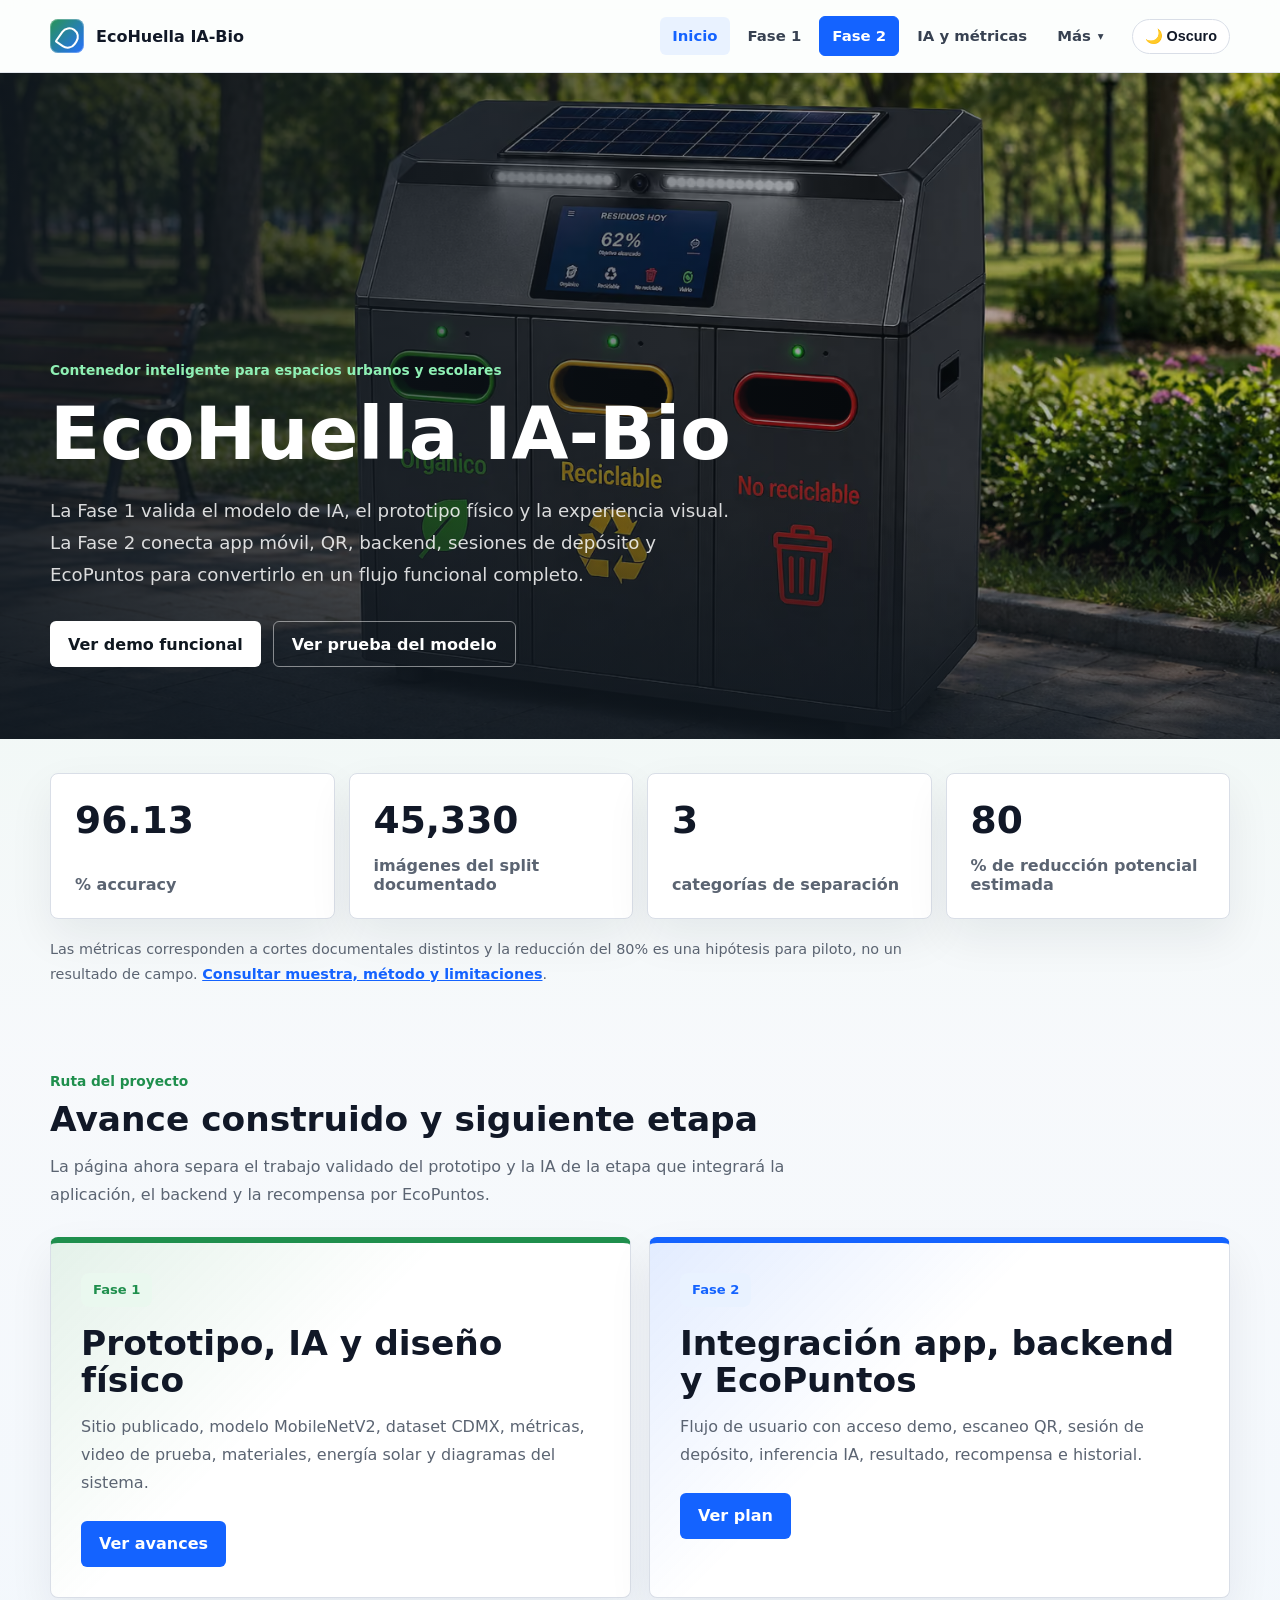
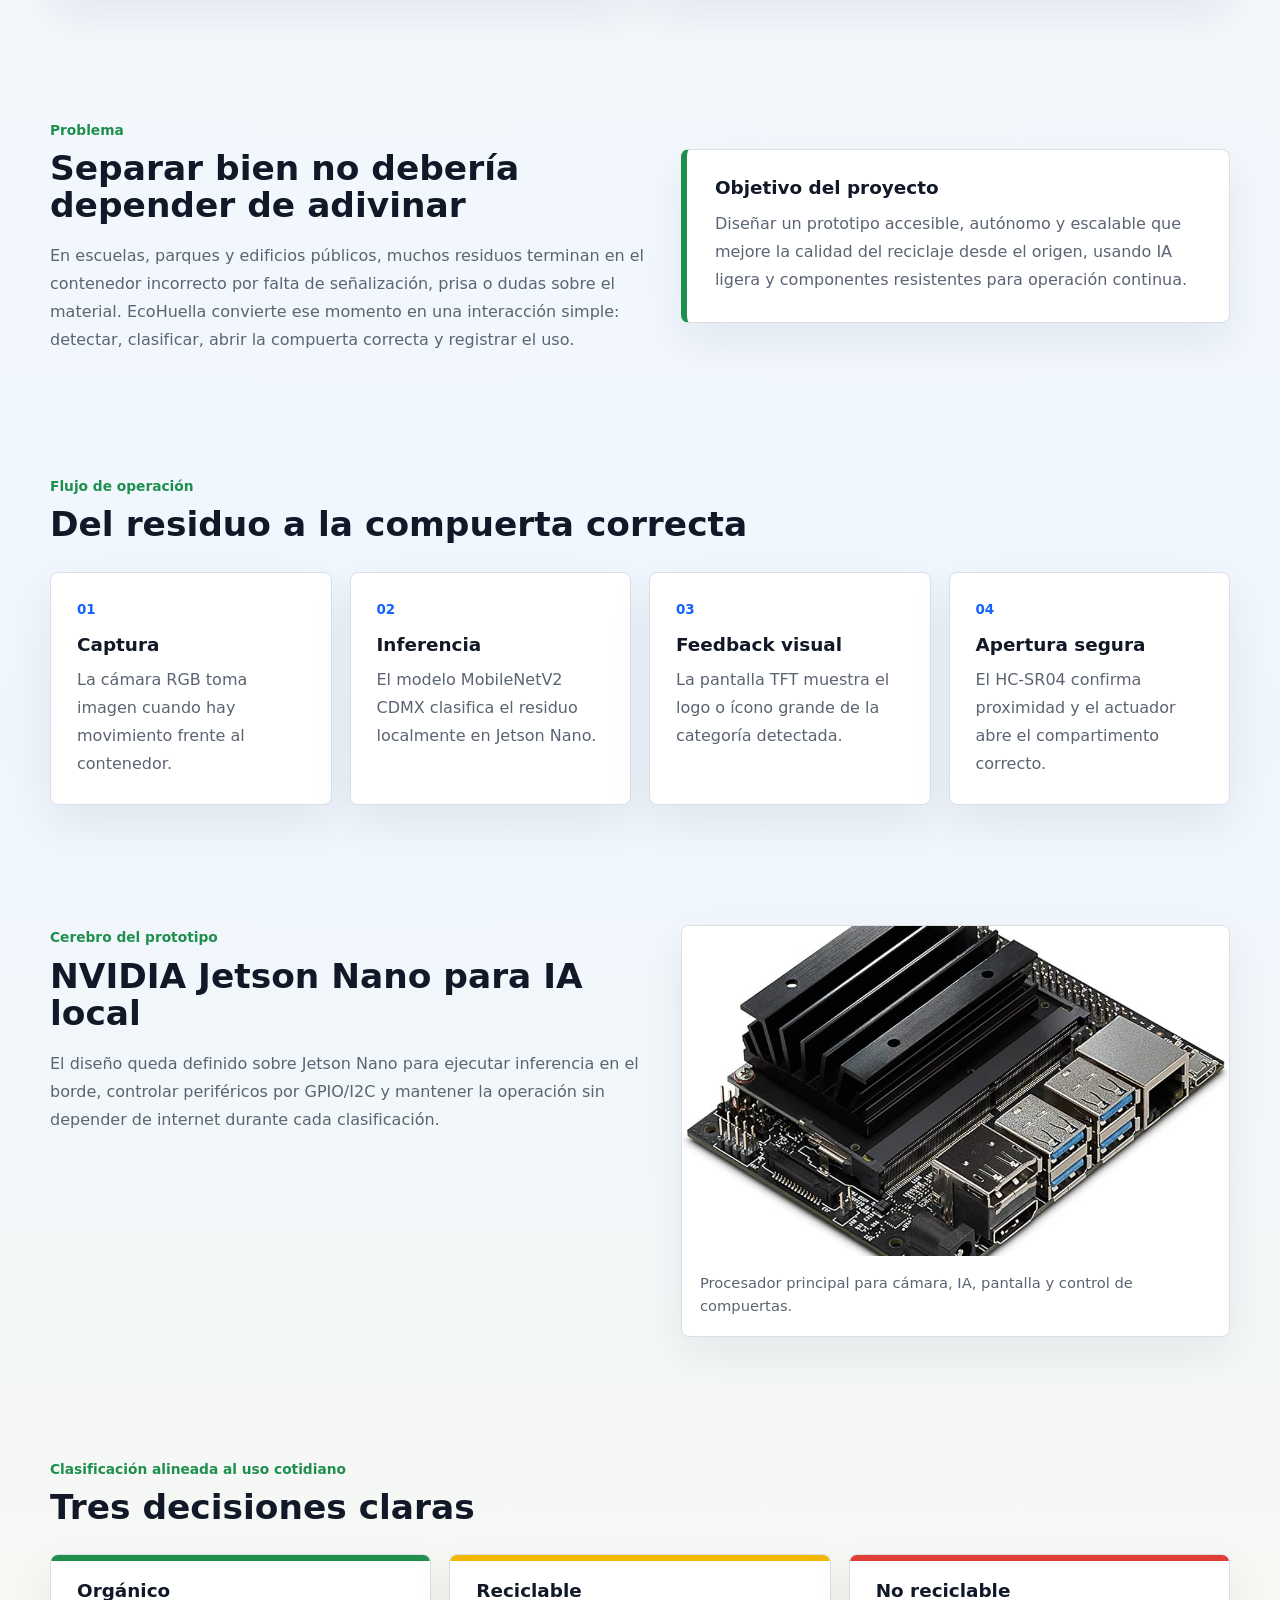
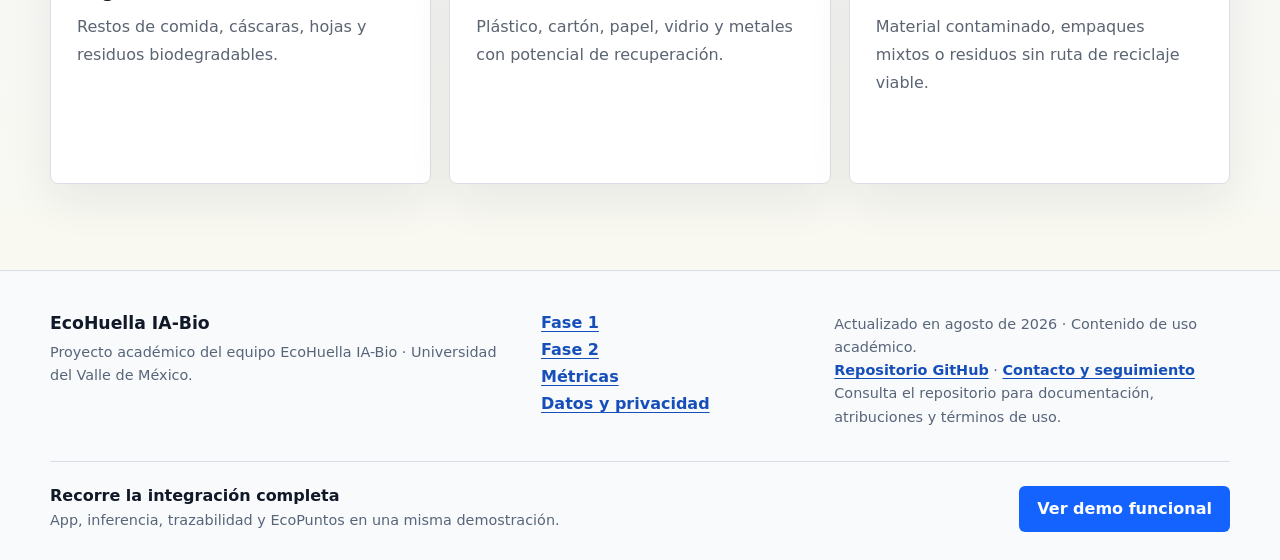
==== index.html @ c9c918f1 "Mejorar accesibilidad y rendimiento del sitio" ====
<!doctype html>
<html lang="es">
<head>
  <meta charset="utf-8">
  <meta name="viewport" content="width=device-width, initial-scale=1">
  <meta name="description" content="EcoHuella IA-Bio, contenedor inteligente para clasificar residuos con visión computacional y hardware embebido.">
  <title>EcoHuella IA-Bio | Clasificación inteligente de residuos</title>
  <link rel="stylesheet" href="styles.css">
</head>
<body>
  <header class="site-header">
    <div class="header-inner">
      <a class="brand" href="index.html" aria-label="Inicio de EcoHuella IA-Bio">
        <span class="brand-mark" aria-hidden="true"></span>
        <span>EcoHuella IA-Bio</span>
      </a>
      <button class="nav-toggle" type="button" aria-label="Abrir navegación" aria-expanded="false" aria-controls="site-navigation">
        <span></span>
        <span></span>
        <span></span>
      </button>
      <nav class="top-nav" id="site-navigation" aria-label="Navegación principal">
        <a href="index.html">Inicio</a>
        <a href="fases.html">Fase 1</a>
        <a class="nav-priority" href="fase2.html">Fase 2</a>
        <a href="ia.html">IA y métricas</a>
        <details class="nav-more">
          <summary>Más</summary>
          <div class="nav-more-menu">
            <a href="tecnico.html">Arquitectura</a>
            <a href="materiales.html">Materiales</a>
            <a href="metodologia.html">Metodología</a>
            <a href="diagramas.html">Diagramas</a>
          </div>
        </details>
        <button class="theme-toggle" type="button" aria-pressed="false">🌙 Oscuro</button>
      </nav>
    </div>
  </header>

  <main>
    <section class="hero-shell">
      <picture class="hero-media">
        <source media="(max-width: 760px)" type="image/avif" srcset="assets/eco-bote-hero-mobile.avif">
        <source media="(max-width: 760px)" type="image/webp" srcset="assets/eco-bote-hero-mobile.webp">
        <source type="image/avif" srcset="assets/eco-bote-hero-960.avif 960w, assets/eco-bote-hero-1535.avif 1535w" sizes="100vw">
        <source type="image/webp" srcset="assets/eco-bote-hero-960.webp 960w, assets/eco-bote-hero-1535.webp 1535w" sizes="100vw">
        <img class="hero-bg" src="assets/eco-bote-hero-1535.webp" alt="Contenedor inteligente EcoHuella IA-Bio instalado en un parque urbano" width="1535" height="1024" fetchpriority="high">
      </picture>
      <div class="hero-content">
        <p class="eyebrow">Contenedor inteligente para espacios urbanos y escolares</p>
        <h1>EcoHuella IA-Bio</h1>
        <p class="hero-copy">
          La Fase 1 valida el modelo de IA, el prototipo físico y la experiencia
          visual. La Fase 2 conecta app móvil, QR, backend, sesiones de depósito
          y EcoPuntos para convertirlo en un flujo funcional completo.
        </p>
        <div class="hero-actions">
          <a class="button primary" href="fase2.html#fase-2-frontend">Ver demo funcional</a>
          <a class="button secondary" href="ia.html#test-video">Ver prueba del modelo</a>
        </div>
      </div>
    </section>

    <section class="section compact">
      <div class="stats-grid">
        <article class="stat-card">
          <span class="stat-number">96.13</span>
          <span class="stat-label">% accuracy</span>
        </article>
        <article class="stat-card">
          <span class="stat-number">45,330</span>
          <span class="stat-label">imágenes del split documentado</span>
        </article>
        <article class="stat-card">
          <span class="stat-number">3</span>
          <span class="stat-label">categorías de separación</span>
        </article>
        <article class="stat-card">
          <span class="stat-number">80</span>
          <span class="stat-label">% de reducción potencial estimada</span>
        </article>
      </div>
      <p class="metrics-note">
        Las métricas corresponden a cortes documentales distintos y la reducción del 80% es una hipótesis para piloto, no un resultado de campo.
        <a href="ia.html#contexto-metricas">Consultar muestra, método y limitaciones</a>.
      </p>
    </section>

    <section class="section phase-preview">
      <div class="section-heading">
        <p class="eyebrow">Ruta del proyecto</p>
        <h2>Avance construido y siguiente etapa</h2>
        <p>
          La página ahora separa el trabajo validado del prototipo y la IA de la
          etapa que integrará la aplicación, el backend y la recompensa por EcoPuntos.
        </p>
      </div>
      <div class="phase-grid">
        <article class="phase-card current">
          <span class="phase-kicker">Fase 1</span>
          <h2>Prototipo, IA y diseño físico</h2>
          <p>
            Sitio publicado, modelo MobileNetV2, dataset CDMX, métricas, video de
            prueba, materiales, energía solar y diagramas del sistema.
          </p>
          <a class="button inline-button" href="fases.html#fase-1">Ver avances</a>
        </article>
        <article class="phase-card next">
          <span class="phase-kicker">Fase 2</span>
          <h2>Integración app, backend y EcoPuntos</h2>
          <p>
            Flujo de usuario con acceso demo, escaneo QR, sesión de depósito,
            inferencia IA, resultado, recompensa e historial.
          </p>
          <a class="button inline-button" href="fase2.html">Ver plan</a>
        </article>
      </div>
    </section>

    <section class="section two-column">
      <div>
        <p class="eyebrow">Problema</p>
        <h2>Separar bien no debería depender de adivinar</h2>
        <p>
          En escuelas, parques y edificios públicos, muchos residuos terminan en
          el contenedor incorrecto por falta de señalización, prisa o dudas sobre
          el material. EcoHuella convierte ese momento en una interacción simple:
          detectar, clasificar, abrir la compuerta correcta y registrar el uso.
        </p>
      </div>
      <div class="impact-panel">
        <h3>Objetivo del proyecto</h3>
        <p>
          Diseñar un prototipo accesible, autónomo y escalable que mejore la
          calidad del reciclaje desde el origen, usando IA ligera y componentes
          resistentes para operación continua.
        </p>
      </div>
    </section>

    <section class="section">
      <div class="section-heading">
        <p class="eyebrow">Flujo de operación</p>
        <h2>Del residuo a la compuerta correcta</h2>
      </div>
      <div class="process-grid">
        <article class="process-card">
          <span class="step-number">01</span>
          <h3>Captura</h3>
          <p>La cámara RGB toma imagen cuando hay movimiento frente al contenedor.</p>
        </article>
        <article class="process-card">
          <span class="step-number">02</span>
          <h3>Inferencia</h3>
          <p>El modelo MobileNetV2 CDMX clasifica el residuo localmente en Jetson Nano.</p>
        </article>
        <article class="process-card">
          <span class="step-number">03</span>
          <h3>Feedback visual</h3>
          <p>La pantalla TFT muestra el logo o ícono grande de la categoría detectada.</p>
        </article>
        <article class="process-card">
          <span class="step-number">04</span>
          <h3>Apertura segura</h3>
          <p>El HC-SR04 confirma proximidad y el actuador abre el compartimento correcto.</p>
        </article>
      </div>
    </section>

    <section class="section two-column visual-feature">
      <div>
        <p class="eyebrow">Cerebro del prototipo</p>
        <h2>NVIDIA Jetson Nano para IA local</h2>
        <p>
          El diseño queda definido sobre Jetson Nano para ejecutar inferencia en
          el borde, controlar periféricos por GPIO/I2C y mantener la operación
          sin depender de internet durante cada clasificación.
        </p>
      </div>
      <figure class="image-panel">
        <img src="assets/jetson-nano.jpg" alt="NVIDIA Jetson Nano usada como procesador principal del sistema" loading="lazy">
        <figcaption>Procesador principal para cámara, IA, pantalla y control de compuertas.</figcaption>
      </figure>
    </section>

    <section class="section category-band">
      <div class="section-heading">
        <p class="eyebrow">Clasificación alineada al uso cotidiano</p>
        <h2>Tres decisiones claras</h2>
      </div>
      <div class="category-grid">
        <article class="category-card organic">
          <h3>Orgánico</h3>
          <p>Restos de comida, cáscaras, hojas y residuos biodegradables.</p>
        </article>
        <article class="category-card recyclable">
          <h3>Reciclable</h3>
          <p>Plástico, cartón, papel, vidrio y metales con potencial de recuperación.</p>
        </article>
        <article class="category-card landfill">
          <h3>No reciclable</h3>
          <p>Material contaminado, empaques mixtos o residuos sin ruta de reciclaje viable.</p>
        </article>
      </div>
    </section>
  </main>

  <footer class="site-footer">
    <div class="footer-inner">
      <div class="footer-intro">
        <strong>EcoHuella IA-Bio</strong>
        <p>Proyecto académico del equipo EcoHuella IA-Bio · Universidad del Valle de México.</p>
      </div>
      <nav class="footer-links" aria-label="Enlaces del proyecto">
        <a href="fases.html">Fase 1</a>
        <a href="fase2.html">Fase 2</a>
        <a href="ia.html#contexto-metricas">Métricas</a>
        <a href="fase2.html#fase-2-datos">Datos y privacidad</a>
      </nav>
      <div class="footer-meta">
        <p>Actualizado en agosto de 2026 · Contenido de uso académico.</p>
        <p><a href="https://github.com/leoalva0109-del/EcoHuella">Repositorio GitHub</a> · <a href="https://github.com/leoalva0109-del/EcoHuella/issues">Contacto y seguimiento</a></p>
        <p>Consulta el repositorio para documentación, atribuciones y términos de uso.</p>
      </div>
    </div>
    <div class="footer-cta">
      <div><strong>Recorre la integración completa</strong><p>App, inferencia, trazabilidad y EcoPuntos en una misma demostración.</p></div>
      <a class="button footer-button" href="fase2.html#fase-2-frontend">Ver demo funcional</a>
    </div>
  </footer>

  <script src="script.js"></script>
</body>
</html>
---- styles.css ----
:root {
  --ink: #111827;
  --muted: #5b6472;
  --paper: #f4f8f5;
  --surface: #ffffff;
  --line: #d9dee7;
  --green: #1f8f4d;
  --blue: #1463ff;
  --amber: #f2b705;
  --red: #df3f36;
  --dark: #101820;
  --hero-overlay: rgba(16, 24, 32, 0.9);
}

body.dark-mode {
  --ink: #f4f7fb;
  --muted: #b7c0cc;
  --paper: #07111f;
  --surface: #101b2d;
  --line: #27364a;
  --green: #4edc87;
  --blue: #7fb8ff;
  --amber: #ffcf4d;
  --red: #ff7d74;
  --dark: #030811;
  --hero-overlay: rgba(2, 8, 20, 0.82);
}

* {
  box-sizing: border-box;
}

html {
  scroll-behavior: smooth;
}

body {
  margin: 0;
  font-family: Inter, ui-sans-serif, system-ui, -apple-system, BlinkMacSystemFont, "Segoe UI", sans-serif;
  background:
    linear-gradient(180deg, rgba(230, 246, 235, 0.9) 0%, rgba(247, 249, 252, 0.92) 28%, rgba(238, 246, 255, 0.88) 62%, rgba(255, 250, 236, 0.72) 100%),
    var(--paper);
  color: var(--ink);
  transition: background 220ms ease, color 220ms ease;
}

body.dark-mode {
  background:
    linear-gradient(180deg, rgba(5, 12, 23, 0.98) 0%, rgba(8, 16, 30, 0.96) 36%, rgba(7, 14, 28, 0.98) 100%),
    var(--paper);
}

body.nav-open {
  overflow: hidden;
}

img {
  display: block;
  max-width: 100%;
}

a {
  color: inherit;
}

:where(a, button, summary, [tabindex]):focus-visible {
  outline: 3px solid #1463ff;
  outline-offset: 3px;
}

body.dark-mode :where(a, button, summary, [tabindex]):focus-visible {
  outline-color: #ffcf4d;
}

p {
  color: var(--muted);
  font-size: 1rem;
  line-height: 1.75;
  margin: 0;
  overflow-wrap: break-word;
}

h1,
h2,
h3 {
  color: var(--ink);
  line-height: 1.08;
  margin: 0;
  letter-spacing: 0;
  overflow-wrap: break-word;
}

h1 {
  font-size: 3.5rem;
}

h2 {
  font-size: 2.15rem;
}

h3 {
  font-size: 1.15rem;
}

.site-header {
  position: sticky;
  top: 0;
  z-index: 100;
  border-bottom: 1px solid rgba(217, 222, 231, 0.78);
  background: rgba(255, 255, 255, 0.86);
  backdrop-filter: blur(18px);
}

body.dark-mode .site-header {
  background: rgba(7, 14, 28, 0.82);
  border-color: rgba(39, 54, 74, 0.95);
}

.header-inner {
  width: min(1180px, calc(100% - 40px));
  min-height: 72px;
  margin: 0 auto;
  display: flex;
  align-items: center;
  justify-content: space-between;
  gap: 24px;
}

.brand {
  display: inline-flex;
  align-items: center;
  gap: 12px;
  color: var(--ink);
  font-weight: 800;
  text-decoration: none;
  white-space: nowrap;
}

.brand-mark {
  position: relative;
  width: 34px;
  height: 34px;
  border-radius: 8px;
  background:
    linear-gradient(135deg, rgba(31, 143, 77, 0.96), rgba(20, 99, 255, 0.92));
  box-shadow: inset 0 0 0 1px rgba(255, 255, 255, 0.28);
}

.brand-mark::after {
  content: "";
  position: absolute;
  left: 9px;
  top: 8px;
  width: 15px;
  height: 18px;
  border-radius: 12px 12px 12px 2px;
  border: 2px solid #fff;
  transform: rotate(35deg);
}

.top-nav {
  display: flex;
  align-items: center;
  gap: 6px;
}

.top-nav a,
.nav-more summary {
  border-radius: 6px;
  border: 0;
  background: transparent;
  color: #374151;
  font-size: 0.93rem;
  font-weight: 650;
  padding: 10px 12px;
  font-family: inherit;
  text-decoration: none;
  transition: background 180ms ease, color 180ms ease;
  cursor: pointer;
}

.top-nav a:hover,
.top-nav a.active,
.nav-more summary:hover,
.nav-more.active summary,
.nav-more[open] summary {
  background: #e9f2ff;
  color: var(--blue);
}

body.dark-mode .top-nav a,
body.dark-mode .nav-more summary {
  color: #d7dee9;
}

body.dark-mode .top-nav a:hover,
body.dark-mode .top-nav a.active,
body.dark-mode .nav-more summary:hover,
body.dark-mode .nav-more.active summary,
body.dark-mode .nav-more[open] summary {
  background: rgba(127, 184, 255, 0.16);
  color: var(--blue);
}

.top-nav a.nav-priority {
  border: 1px solid #1463ff;
  background: #1463ff;
  color: #fff;
}

.top-nav a.nav-priority:hover,
.top-nav a.nav-priority.active,
body.dark-mode .top-nav a.nav-priority,
body.dark-mode .top-nav a.nav-priority:hover,
body.dark-mode .top-nav a.nav-priority.active {
  background: #0f52d6;
  color: #fff;
}

.nav-more {
  position: relative;
}

.nav-more summary {
  display: flex;
  align-items: center;
  gap: 7px;
  list-style: none;
  cursor: pointer;
}

.nav-more summary::-webkit-details-marker {
  display: none;
}

.nav-more summary::after {
  content: "▾";
  font-size: 0.72rem;
}

.nav-more[open] summary::after {
  transform: rotate(180deg);
}

.nav-more-menu {
  position: absolute;
  top: calc(100% + 10px);
  right: 0;
  width: 210px;
  padding: 8px;
  border: 1px solid var(--line);
  border-radius: 8px;
  background: var(--surface);
  box-shadow: 0 18px 45px rgba(17, 24, 39, 0.16);
}

.nav-more-menu a {
  display: block;
}

.theme-toggle {
  margin-left: 10px;
  border: 1px solid var(--line);
  border-radius: 999px;
  background: var(--surface);
  color: var(--ink);
  padding: 8px 12px;
  font-size: 0.9rem;
  font-weight: 700;
  cursor: pointer;
}

body.dark-mode .theme-toggle {
  background: rgba(127, 184, 255, 0.14);
  color: var(--ink);
}

.nav-toggle {
  display: none;
  width: 42px;
  height: 42px;
  border: 1px solid var(--line);
  border-radius: 8px;
  background: #fff;
  cursor: pointer;
}

.nav-toggle span {
  display: block;
  width: 18px;
  height: 2px;
  margin: 4px auto;
  background: var(--ink);
  transition: transform 180ms ease, opacity 180ms ease;
}

body.nav-open .nav-toggle span:nth-child(1) {
  transform: translateY(6px) rotate(45deg);
}

body.nav-open .nav-toggle span:nth-child(2) {
  opacity: 0;
}

body.nav-open .nav-toggle span:nth-child(3) {
  transform: translateY(-6px) rotate(-45deg);
}

.hero-shell {
  position: relative;
  min-height: 74vh;
  display: flex;
  align-items: flex-end;
  overflow: hidden;
  background: var(--dark);
}

.hero-shell::after {
  content: "";
  position: absolute;
  inset: 0;
  background:
    linear-gradient(90deg, var(--hero-overlay) 0%, rgba(16, 24, 32, 0.56) 42%, rgba(16, 24, 32, 0.12) 100%),
    linear-gradient(0deg, rgba(16, 24, 32, 0.78) 0%, rgba(16, 24, 32, 0) 38%);
}

.hero-bg {
  position: absolute;
  inset: 0;
  width: 100%;
  height: 100%;
  object-fit: cover;
}

.hero-content {
  position: relative;
  z-index: 2;
  width: min(1180px, calc(100% - 40px));
  margin: 0 auto;
  padding: 118px 0 72px;
}

.hero-content h1 {
  max-width: 760px;
  color: #fff;
  font-size: 4.6rem;
}

.hero-copy {
  max-width: 680px;
  margin-top: 22px;
  color: rgba(255, 255, 255, 0.84);
  font-size: 1.14rem;
}

.hero-actions {
  display: flex;
  flex-wrap: wrap;
  gap: 12px;
  margin-top: 30px;
}

.button {
  display: inline-flex;
  align-items: center;
  justify-content: center;
  min-height: 46px;
  border-radius: 6px;
  font-weight: 760;
  padding: 0 18px;
  text-decoration: none;
  transition: transform 180ms ease, border-color 180ms ease, background 180ms ease;
}

.button:hover {
  transform: translateY(-2px);
}

.button.primary {
  background: #fff;
  color: var(--dark);
}

.button.secondary {
  border: 1px solid rgba(255, 255, 255, 0.48);
  color: #fff;
}

.button.inline-button {
  width: fit-content;
  margin-top: 24px;
  background: var(--blue);
  color: #fff;
}

.page-hero,
.section {
  width: min(1180px, calc(100% - 40px));
  margin: 0 auto;
}

.page-hero {
  padding: 86px 0 42px;
}

.page-hero h1 {
  max-width: 840px;
  margin-top: 10px;
}

.page-hero p:last-child {
  max-width: 790px;
  margin-top: 18px;
}

.section {
  padding: 60px 0;
}

.section.compact {
  padding: 34px 0 46px;
}

.section-heading {
  max-width: 760px;
  margin-bottom: 28px;
}

.section-heading h2 {
  margin-top: 8px;
}

.section-heading h2 + p {
  margin-top: 14px;
}

.eyebrow {
  color: var(--green);
  font-size: 0.86rem;
  font-weight: 820;
}

.hero-content .eyebrow {
  color: #8ff0b5;
  margin-bottom: 12px;
}

.stats-grid {
  display: grid;
  grid-template-columns: repeat(4, 1fr);
  gap: 14px;
}

.stat-card,
.feature-card,
.process-card,
.category-card,
.metric-card,
.material-card,
.spec-card,
.checklist-panel,
.impact-panel,
.image-panel,
.component-card,
.state-card,
.phase-card,
.roadmap-card,
.flow-node,
.phase-check-grid article,
.phase-link-card,
.module-card {
  border: 1px solid var(--line);
  border-radius: 8px;
  background: var(--surface);
  box-shadow: 0 18px 45px rgba(17, 24, 39, 0.07);
}

.hero-media {
  position: absolute;
  inset: 0;
}

.stat-card {
  min-height: 146px;
  padding: 24px;
  display: flex;
  flex-direction: column;
  justify-content: space-between;
}

.stat-number {
  color: var(--ink);
  font-size: 2.35rem;
  font-weight: 850;
}

.stat-label {
  color: var(--muted);
  font-weight: 650;
}

.metrics-note {
  max-width: 920px;
  margin-top: 18px;
  font-size: 0.9rem;
}

.metrics-note a,
.metric-limitations a,
.metric-source-strip a {
  color: var(--blue);
  font-weight: 760;
}

.two-column {
  display: grid;
  grid-template-columns: minmax(0, 1.05fr) minmax(320px, 0.95fr);
  gap: 24px;
  align-items: center;
}

.two-column > * {
  min-width: 0;
}

.two-column h2 {
  margin-top: 8px;
  margin-bottom: 18px;
}

.impact-panel,
.checklist-panel,
.spec-card {
  padding: 28px;
}

.impact-panel {
  border-left: 6px solid var(--green);
}

.impact-panel h3,
.spec-card h2,
.checklist-panel h2 {
  margin-bottom: 12px;
}

.visual-feature {
  align-items: stretch;
}

.image-panel {
  margin: 0;
  overflow: hidden;
}

.image-panel img {
  width: 100%;
  height: 330px;
  object-fit: cover;
}

.image-panel figcaption {
  color: var(--muted);
  font-size: 0.92rem;
  line-height: 1.55;
  padding: 16px 18px 18px;
}

.quick-access {
  align-items: center;
}

.qr-panel,
.video-panel {
  margin: 0;
  overflow: hidden;
  border: 1px solid var(--line);
  border-radius: 8px;
  background: var(--surface);
  box-shadow: 0 18px 45px rgba(17, 24, 39, 0.07);
}

.qr-panel {
  display: grid;
  place-items: center;
  padding: 28px;
}

.qr-panel img {
  width: min(300px, 100%);
  border: 1px solid #eef1f5;
  border-radius: 8px;
  background: #fff;
}

.qr-panel figcaption,
.video-panel figcaption {
  width: 100%;
  color: var(--muted);
  font-size: 0.92rem;
  line-height: 1.55;
  padding: 16px 18px 0;
  text-align: center;
}

.video-panel video {
  width: 100%;
  aspect-ratio: 16 / 9;
  display: block;
  background: #101820;
}

.video-panel figcaption {
  padding: 16px 18px 18px;
}

.process-grid,
.category-grid,
.architecture-grid,
.materials-layout,
.split-cards,
.metric-layout,
.component-grid,
.state-grid {
  display: grid;
  gap: 18px;
}

.process-grid {
  grid-template-columns: repeat(4, 1fr);
}

.process-card,
.feature-card,
.material-card,
.metric-card,
.category-card {
  padding: 26px;
}

.card-media {
  width: 100%;
  height: 180px;
  object-fit: cover;
  border-radius: 6px;
  margin-bottom: 22px;
  border: 1px solid #eef1f5;
}

.card-media.contain-media {
  object-fit: contain;
  padding: 10px;
  background: #fff;
}

.process-card {
  min-height: 218px;
}

.step-number,
.feature-label {
  display: inline-block;
  color: var(--blue);
  font-size: 0.84rem;
  font-weight: 850;
  margin-bottom: 18px;
}

.process-card h3,
.feature-card h2,
.material-card h2,
.metric-card h3,
.category-card h3 {
  margin-bottom: 12px;
}

.category-band {
  padding-bottom: 86px;
}

.category-grid {
  grid-template-columns: repeat(3, 1fr);
}

.category-card {
  position: relative;
  min-height: 230px;
  overflow: hidden;
}

.category-card::before {
  content: "";
  position: absolute;
  inset: 0 0 auto;
  height: 6px;
}

.category-card.organic::before {
  background: var(--green);
}

.category-card.recyclable::before {
  background: var(--amber);
}

.category-card.landfill::before {
  background: var(--red);
}

.split-cards {
  grid-template-columns: repeat(2, 1fr);
}

.feature-card {
  min-height: 276px;
}

.metric-layout {
  grid-template-columns: 1.2fr 1fr 1fr;
}

.metric-card {
  min-height: 230px;
}

.metric-card.strong {
  background: var(--dark);
}

.metric-card.strong h3,
.metric-card.strong p,
.metric-card.strong .metric-value {
  color: #fff;
}

.metric-value {
  display: block;
  color: var(--blue);
  font-size: 2.8rem;
  font-weight: 860;
  margin-bottom: 18px;
}

.metric-context-grid {
  display: grid;
  grid-template-columns: repeat(4, minmax(0, 1fr));
  margin: 0;
  border-top: 1px solid var(--line);
  border-bottom: 1px solid var(--line);
}

.metric-context-grid div {
  min-width: 0;
  padding: 24px;
}

.metric-context-grid div + div {
  border-left: 1px solid var(--line);
}

.metric-context-grid dt {
  color: var(--ink);
  font-weight: 820;
  margin-bottom: 9px;
}

.metric-context-grid dd {
  color: var(--muted);
  line-height: 1.62;
  margin: 0;
}

.metric-limitations {
  margin-top: 24px;
  padding: 20px 22px;
  border-left: 5px solid var(--amber);
  background: rgba(242, 183, 5, 0.1);
}

.metric-limitations strong {
  display: block;
  margin-bottom: 6px;
}

.metric-limitations a {
  display: inline-block;
  margin-top: 8px;
}

.phase-preview {
  padding-top: 36px;
}

.phase-page-hero {
  padding-bottom: 26px;
}

.phase-tabs-shell {
  padding-top: 38px;
}

.phase-tabs {
  display: grid;
  grid-template-columns: repeat(2, minmax(0, 1fr));
  gap: 14px;
  margin-bottom: 34px;
}

.phase-tab,
.subtab-button {
  border: 1px solid var(--line);
  border-radius: 8px;
  background: var(--surface);
  color: var(--ink);
  cursor: pointer;
  font: inherit;
  text-align: left;
  transition: transform 180ms ease, border-color 180ms ease, background 180ms ease;
}

.phase-tab {
  display: block;
  text-decoration: none;
}

.phase-tab {
  min-height: 138px;
  padding: 22px;
}

.phase-tab:hover,
.subtab-button:hover,
.phase-link-card:hover {
  transform: translateY(-2px);
  border-color: var(--blue);
}

.phase-tab.active {
  border-color: var(--blue);
  background:
    linear-gradient(135deg, rgba(20, 99, 255, 0.12), rgba(255, 255, 255, 0) 46%),
    var(--surface);
}

.phase-link-tab {
  color: var(--ink);
}

.phase-tab span {
  display: inline-flex;
  align-items: center;
  min-height: 30px;
  border-radius: 8px;
  background: #e9f2ff;
  color: var(--blue);
  font-size: 0.8rem;
  font-weight: 850;
  padding: 0 10px;
  margin-bottom: 14px;
}

.phase-tab strong {
  display: block;
  margin-bottom: 8px;
  font-size: 1.28rem;
}

.phase-tab small {
  color: var(--muted);
  font-size: 0.92rem;
  line-height: 1.55;
}

.phase-panel[hidden],
.subtab-panel[hidden] {
  display: none;
}

.phase-panel {
  padding-top: 8px;
}

.phase-panel-header {
  display: flex;
  align-items: flex-end;
  justify-content: space-between;
  gap: 22px;
  margin-bottom: 28px;
}

.phase-panel-header > div {
  max-width: 780px;
}

.phase-panel-header h2 {
  margin-top: 8px;
  margin-bottom: 14px;
}

.phase-panel-header .button {
  flex: 0 0 auto;
}

.phase-menu-grid,
.module-grid {
  display: grid;
  gap: 18px;
}

.phase-menu-grid {
  grid-template-columns: repeat(5, minmax(0, 1fr));
  margin-bottom: 22px;
}

.phase-link-card,
.module-card {
  display: block;
  min-height: 202px;
  padding: 24px;
  color: inherit;
  text-decoration: none;
  transition: transform 180ms ease, border-color 180ms ease;
}

.phase-link-card span,
.module-card span {
  display: inline-flex;
  align-items: center;
  min-height: 32px;
  border-radius: 8px;
  background: #eaf8ef;
  color: var(--green);
  font-size: 0.8rem;
  font-weight: 850;
  padding: 0 10px;
  margin-bottom: 16px;
}

.phase-link-card h3,
.module-card h3 {
  margin-bottom: 10px;
}

.phase-compact-grid {
  margin-top: 18px;
}

.subtab-controls {
  display: flex;
  flex-wrap: wrap;
  gap: 8px;
  margin-bottom: 28px;
}

.subtab-button {
  min-height: 42px;
  padding: 0 14px;
  font-size: 0.92rem;
  font-weight: 760;
}

.subtab-button.active {
  border-color: var(--blue);
  background: var(--dark);
  color: #fff;
}

.subtab-panels {
  min-height: 420px;
}

.subtab-panel {
  padding-top: 4px;
}

.phase-two-workspace {
  padding-top: 34px;
}

.module-grid {
  grid-template-columns: repeat(3, minmax(0, 1fr));
}

.phase-grid {
  display: grid;
  grid-template-columns: repeat(2, minmax(0, 1fr));
  gap: 18px;
  align-items: stretch;
}

.phase-card {
  padding: 30px;
  min-height: 360px;
}

.phase-card.current {
  border-top: 6px solid var(--green);
  background:
    linear-gradient(135deg, rgba(31, 143, 77, 0.12), rgba(255, 255, 255, 0) 42%),
    var(--surface);
}

.phase-card.next {
  border-top: 6px solid var(--blue);
  background:
    linear-gradient(135deg, rgba(20, 99, 255, 0.12), rgba(255, 255, 255, 0) 42%),
    var(--surface);
}

.phase-kicker {
  display: inline-flex;
  align-items: center;
  min-height: 34px;
  border-radius: 8px;
  background: #e9f2ff;
  color: var(--blue);
  font-size: 0.82rem;
  font-weight: 850;
  padding: 0 12px;
  margin-bottom: 18px;
}

.phase-card.current .phase-kicker {
  background: #eaf8ef;
  color: var(--green);
}

.phase-card h2 {
  margin-bottom: 14px;
}

.phase-card p + .clean-list {
  margin-top: 20px;
}

.roadmap-grid,
.architecture-flow,
.phase-check-grid {
  display: grid;
  gap: 18px;
}

.roadmap-grid {
  grid-template-columns: repeat(4, minmax(0, 1fr));
}

.roadmap-card,
.flow-node,
.phase-check-grid article {
  padding: 24px;
}

.roadmap-card {
  min-height: 230px;
}

.roadmap-card span,
.flow-node span {
  display: inline-flex;
  align-items: center;
  justify-content: center;
  min-width: 46px;
  height: 34px;
  border-radius: 8px;
  background: #e9f2ff;
  color: var(--blue);
  font-size: 0.82rem;
  font-weight: 850;
  padding: 0 10px;
  margin-bottom: 16px;
}

.roadmap-card h3,
.flow-node h3,
.phase-check-grid h3 {
  margin-bottom: 10px;
}

.architecture-flow {
  grid-template-columns: repeat(4, minmax(0, 1fr));
}

.flow-node {
  min-height: 210px;
  border-left: 5px solid var(--green);
}

.phase-check-grid {
  grid-template-columns: repeat(3, minmax(0, 1fr));
}

.clean-list {
  margin: 0;
  padding: 0;
  list-style: none;
}

.clean-list li {
  position: relative;
  color: var(--muted);
  line-height: 1.65;
  padding-left: 24px;
}

.clean-list li + li {
  margin-top: 12px;
}

.clean-list li::before {
  content: "";
  position: absolute;
  left: 0;
  top: 0.65em;
  width: 8px;
  height: 8px;
  border-radius: 50%;
  background: var(--green);
}

.architecture-grid {
  grid-template-columns: repeat(3, 1fr);
}

.component-grid {
  grid-template-columns: repeat(3, 1fr);
}

.component-card {
  overflow: hidden;
}

.component-card picture {
  display: block;
}

.component-card img {
  width: 100%;
  height: 210px;
  object-fit: contain;
  padding: 18px;
  background: #fff;
  border-bottom: 1px solid var(--line);
}

body.dark-mode .component-card img,
body.dark-mode .card-media.contain-media,
body.dark-mode .qr-panel img {
  background: #0b1526;
}

body.dark-mode .phase-kicker,
body.dark-mode .roadmap-card span,
body.dark-mode .flow-node span,
body.dark-mode .phase-tab span {
  background: rgba(127, 184, 255, 0.16);
}

body.dark-mode .phase-tab.active,
body.dark-mode .phase-card.current,
body.dark-mode .phase-card.next,
body.dark-mode .timeline-item.highlight {
  background:
    linear-gradient(135deg, rgba(127, 184, 255, 0.12), rgba(16, 27, 45, 0) 44%),
    var(--surface);
}

body.dark-mode .subtab-button.active {
  background: #e9f2ff;
  color: #101820;
}

.component-card div {
  padding: 22px;
}

.component-card span,
.state-card span {
  display: inline-block;
  color: var(--blue);
  font-size: 0.78rem;
  font-weight: 850;
  margin-bottom: 10px;
}

.component-card h3,
.state-card h3 {
  margin-bottom: 10px;
}

.table-wrap {
  overflow-x: auto;
  border: 1px solid var(--line);
  border-radius: 8px;
  background: var(--surface);
  box-shadow: 0 18px 45px rgba(17, 24, 39, 0.07);
}

.spec-table {
  width: 100%;
  min-width: 850px;
  border-collapse: collapse;
}

.spec-table th,
.spec-table td {
  padding: 16px 18px;
  border-bottom: 1px solid var(--line);
  color: var(--muted);
  text-align: left;
  vertical-align: top;
}

.spec-table th {
  background: #eef6ff;
  color: var(--ink);
  font-size: 0.92rem;
}

.spec-table tr:last-child td {
  border-bottom: 0;
}

.layer-stack {
  display: grid;
  gap: 12px;
}

.workflow-grid {
  display: grid;
  grid-template-columns: repeat(5, minmax(0, 1fr));
  gap: 14px;
}

.workflow-card,
.training-shot,
.power-specs article {
  border: 1px solid var(--line);
  border-radius: 8px;
  background: var(--surface);
  box-shadow: 0 18px 45px rgba(17, 24, 39, 0.07);
}

.workflow-card {
  min-height: 236px;
  padding: 24px;
}

.workflow-card span,
.power-specs span,
.training-shot span {
  display: inline-flex;
  align-items: center;
  justify-content: center;
  min-width: 48px;
  height: 34px;
  border-radius: 8px;
  background: #e9f2ff;
  color: var(--blue);
  font-size: 0.82rem;
  font-weight: 850;
  padding: 0 10px;
  margin-bottom: 16px;
}

.workflow-card h3,
.training-shot h3 {
  margin-bottom: 10px;
}

.training-grid {
  display: grid;
  grid-template-columns: repeat(2, minmax(0, 1fr));
  gap: 18px;
}

.training-shot {
  overflow: hidden;
}

.training-shot img {
  width: 100%;
  height: 270px;
  object-fit: contain;
  background: #fff;
  border-bottom: 1px solid var(--line);
}

.training-shot div {
  padding: 22px;
}

.power-specs {
  display: grid;
  grid-template-columns: repeat(2, minmax(0, 1fr));
  gap: 12px;
  margin-top: 24px;
}

.power-specs article {
  padding: 18px;
}

.power-specs span {
  margin-bottom: 10px;
}

.power-image img {
  object-fit: contain;
  padding: 20px;
  background: #fff;
}

.layer-stack article {
  display: grid;
  grid-template-columns: 64px 1fr;
  gap: 18px;
  align-items: start;
  padding: 24px;
  border: 1px solid var(--line);
  border-radius: 8px;
  background: var(--surface);
}

.layer-stack span,
.timeline-item > span {
  width: 48px;
  height: 48px;
  border-radius: 8px;
  display: inline-flex;
  align-items: center;
  justify-content: center;
  background: #e9f2ff;
  color: var(--blue);
  font-weight: 850;
}

.layer-stack h3,
.timeline h2 {
  margin-bottom: 8px;
}

.spec-card.dark {
  background: var(--dark);
}

.spec-card.dark h2,
.spec-card.dark p {
  color: #fff;
}

.materials-layout {
  grid-template-columns: 1.15fr 0.85fr;
}

.main-material {
  grid-row: span 2;
  min-height: 360px;
  background:
    linear-gradient(135deg, rgba(31, 143, 77, 0.12), rgba(20, 99, 255, 0.08)),
    var(--surface);
}

.timeline {
  display: grid;
  gap: 16px;
}

.clean-timeline {
  grid-template-columns: repeat(3, minmax(0, 1fr));
  gap: 18px;
}

.timeline-item {
  display: grid;
  grid-template-columns: 52px 1fr;
  gap: 18px;
  align-items: start;
  min-height: 190px;
  padding: 22px;
  border: 1px solid var(--line);
  border-radius: 8px;
  background: var(--surface);
  box-shadow: 0 18px 45px rgba(17, 24, 39, 0.07);
}

.timeline-item.highlight {
  border-top: 6px solid var(--blue);
  background:
    linear-gradient(135deg, rgba(20, 99, 255, 0.12), rgba(255, 255, 255, 0) 44%),
    var(--surface);
}

.timeline-item small {
  display: inline-flex;
  align-items: center;
  min-height: 28px;
  border-radius: 8px;
  background: #eaf8ef;
  color: var(--green);
  font-size: 0.78rem;
  font-weight: 850;
  padding: 0 10px;
  margin-bottom: 12px;
}

.timeline-item.highlight small {
  background: #e9f2ff;
  color: var(--blue);
}

.timeline-item h2 {
  font-size: 1.28rem;
  line-height: 1.18;
}

.diagram-frame {
  border: 1px solid var(--line);
  border-radius: 8px;
  background: #fff;
  box-shadow: 0 18px 45px rgba(17, 24, 39, 0.07);
  overflow: hidden;
}

.diagram-figure {
  margin: 0;
}

.diagram-figure figcaption {
  color: var(--muted);
  font-size: 0.92rem;
  line-height: 1.55;
  padding: 16px 18px 18px;
  border-top: 1px solid var(--line);
}

.diagram-scroll {
  overflow: auto;
  padding: 18px;
}

.diagram-scroll img,
.diagram-image {
  width: 100%;
  max-width: 100%;
  border: 1px solid #eef1f5;
}

.diagram-image {
  height: auto;
  margin: 0 auto;
  background: #fff;
}

.diagram-image.tall {
  max-height: none;
  object-fit: contain;
}

.tall-diagram {
  display: flex;
  justify-content: center;
  max-height: 760px;
}

.zoomable {
  cursor: zoom-in;
  transition: transform 180ms ease, width 180ms ease;
}

.zoomable.active {
  width: 1800px;
  max-width: none;
  cursor: zoom-out;
}

.code-block {
  overflow-x: auto;
  margin: 0;
  padding: 24px;
  border: 1px solid var(--line);
  border-radius: 8px;
  background: #101820;
  color: #e9f2ff;
  font-family: "Cascadia Code", "Consolas", monospace;
  font-size: 0.94rem;
  line-height: 1.7;
  box-shadow: 0 18px 45px rgba(17, 24, 39, 0.1);
}

.compact-code {
  font-size: 0.88rem;
}

.state-grid {
  grid-template-columns: repeat(4, 1fr);
}

.state-card {
  min-height: 180px;
  padding: 24px;
}

.source-note {
  padding-top: 20px;
}

.source-note h2 {
  font-size: 1.15rem;
  margin-bottom: 10px;
}

.source-note a {
  color: var(--blue);
  font-weight: 750;
}

.site-footer {
  border-top: 1px solid var(--line);
  background: #f8fafc;
  color: #263244;
  padding: 42px 20px 28px;
}

.site-footer p {
  color: #586579;
  font-size: 0.9rem;
  line-height: 1.6;
}

.footer-inner,
.footer-cta {
  width: min(1180px, 100%);
  margin: 0 auto;
}

.footer-inner {
  display: grid;
  grid-template-columns: minmax(260px, 1.15fr) minmax(170px, 0.65fr) minmax(320px, 1fr);
  gap: 36px;
  align-items: start;
}

.footer-intro strong {
  display: block;
  color: #111827;
  font-size: 1.08rem;
  margin-bottom: 8px;
}

.footer-links {
  display: grid;
  gap: 8px;
}

.footer-links a,
.footer-meta a {
  color: #164fba;
  font-weight: 720;
  text-underline-offset: 3px;
}

.footer-cta {
  display: flex;
  align-items: center;
  justify-content: space-between;
  gap: 24px;
  margin-top: 32px;
  padding-top: 24px;
  border-top: 1px solid #d7dee8;
}

.footer-cta strong {
  color: #111827;
}

.footer-cta p {
  margin-top: 4px;
}

.button.footer-button {
  flex: 0 0 auto;
  background: #1463ff;
  color: #fff;
}

body.dark-mode .site-footer {
  border-color: #314159;
  background: #08111f;
  color: #f4f7fb;
}

body.dark-mode .site-footer p {
  color: #cbd5e1;
}

body.dark-mode .footer-intro strong,
body.dark-mode .footer-cta strong {
  color: #f8fafc;
}

body.dark-mode .footer-links a,
body.dark-mode .footer-meta a {
  color: #9ec5ff;
}

body.dark-mode .footer-cta {
  border-color: #314159;
}

@media (max-width: 1024px) {
  .header-inner,
  .phase-two-page .header-inner {
    width: calc(100vw - 32px);
    max-width: calc(100vw - 32px);
  }

  .nav-toggle {
    display: block;
  }

  body.dark-mode .nav-toggle {
    background: #101b2d;
  }

  .top-nav {
    position: fixed;
    z-index: 110;
    left: 16px;
    right: 16px;
    top: 78px;
    display: none;
    max-height: calc(100vh - 94px);
    overflow-y: auto;
    flex-direction: column;
    align-items: stretch;
    padding: 12px;
    border: 1px solid var(--line);
    border-radius: 8px;
    background: #fff;
    box-shadow: 0 18px 45px rgba(17, 24, 39, 0.2);
  }

  body.dark-mode .top-nav {
    background: #101b2d;
  }

  body.nav-open .top-nav {
    display: flex;
  }

  .top-nav > a,
  .nav-more summary {
    padding: 13px 14px;
  }

  .nav-more-menu {
    position: static;
    width: 100%;
    margin-top: 4px;
    padding: 4px 8px 8px 18px;
    border: 0;
    border-left: 2px solid var(--line);
    border-radius: 0;
    box-shadow: none;
  }

  .theme-toggle {
    width: 100%;
    min-height: 44px;
    margin: 4px 0 0;
  }
}

@media (max-width: 980px) {
  h1 {
    font-size: 2.8rem;
  }

  h2 {
    font-size: 1.85rem;
  }

  .hero-content h1 {
    font-size: 3.3rem;
  }

  .stats-grid,
  .process-grid,
  .architecture-grid,
  .component-grid,
  .workflow-grid,
  .training-grid,
  .power-specs,
  .state-grid,
  .roadmap-grid,
  .architecture-flow,
  .phase-check-grid,
  .clean-timeline,
  .phase-menu-grid,
  .module-grid {
    grid-template-columns: repeat(2, 1fr);
  }

  .two-column,
  .split-cards,
  .metric-layout,
  .materials-layout,
  .phase-grid {
    grid-template-columns: 1fr;
  }

  .main-material {
    grid-row: auto;
  }

  .metric-context-grid {
    grid-template-columns: repeat(2, minmax(0, 1fr));
  }

  .metric-context-grid div:nth-child(3) {
    border-left: 0;
  }

  .metric-context-grid div:nth-child(n + 3) {
    border-top: 1px solid var(--line);
  }
}

@media (max-width: 760px) {
  html,
  body {
    max-width: 100%;
    overflow-x: hidden;
  }

  h1 {
    font-size: 2rem;
  }

  .header-inner {
    width: calc(100vw - 28px);
    max-width: calc(100vw - 28px);
  }

  .hero-shell {
    min-height: 640px;
  }

  .hero-shell::after {
    background: linear-gradient(0deg, rgba(3, 8, 17, 0.97) 0%, rgba(3, 8, 17, 0.84) 52%, rgba(3, 8, 17, 0.18) 100%);
  }

  .hero-bg {
    object-position: center 42%;
  }

  .hero-content {
    width: min(360px, calc(100% - 28px));
    margin-left: 14px;
    margin-right: auto;
    padding: 220px 0 38px;
  }

  .hero-content h1 {
    font-size: 2.35rem;
  }

  .hero-copy {
    font-size: 1rem;
  }

  .hero-content .eyebrow {
    max-width: 310px;
    line-height: 1.45;
  }

  .hero-actions {
    flex-direction: column;
    align-items: stretch;
  }

  .button {
    width: 100%;
  }

  .page-hero,
  .section {
    width: calc(100vw - 28px);
    max-width: calc(100vw - 28px);
  }

  .page-hero {
    padding-top: 54px;
  }

  .stats-grid,
  .process-grid,
  .category-grid,
  .architecture-grid,
  .component-grid,
  .workflow-grid,
  .training-grid,
  .power-specs,
  .state-grid,
  .roadmap-grid,
  .architecture-flow,
  .phase-check-grid,
  .clean-timeline,
  .phase-tabs,
  .phase-menu-grid,
  .module-grid {
    grid-template-columns: 1fr;
  }

  .stat-card,
  .process-card,
  .feature-card,
  .material-card,
  .metric-card,
  .category-card,
  .phase-card,
  .roadmap-card,
  .flow-node,
  .timeline-item,
  .phase-link-card,
  .module-card {
    min-height: auto;
  }

  .phase-panel-header {
    align-items: stretch;
    flex-direction: column;
  }

  .subtab-controls {
    display: grid;
    grid-template-columns: repeat(2, minmax(0, 1fr));
  }

  .subtab-button {
    text-align: center;
  }

  .metric-context-grid {
    grid-template-columns: 1fr;
  }

  .metric-context-grid div + div,
  .metric-context-grid div:nth-child(3) {
    border-left: 0;
    border-top: 1px solid var(--line);
  }

  .footer-inner {
    grid-template-columns: 1fr;
    gap: 24px;
  }

  .footer-cta {
    align-items: stretch;
    flex-direction: column;
  }

  .layer-stack article,
  .timeline-item {
    grid-template-columns: 1fr;
  }

  .workflow-card {
    min-height: auto;
  }

  .training-shot img {
    height: 220px;
  }

  .zoomable.active {
    width: 1120px;
  }
}

@media (max-width: 430px) {
  h1,
  .hero-content h1 {
    font-size: 2rem;
  }

  h2 {
    font-size: 1.55rem;
  }

  .brand span:last-child {
    max-width: 190px;
    overflow: hidden;
    text-overflow: ellipsis;
  }
}

@media (max-width: 520px) {
  .header-inner,
  .page-hero,
  .section {
    width: min(340px, calc(100vw - 28px));
    max-width: 340px;
    margin-left: 14px;
    margin-right: auto;
  }

  .hero-content {
    width: min(340px, calc(100vw - 28px));
  }
}

/* Fase 2: integracion funcional y evidencia */
.phase-two-page .header-inner {
  width: min(1360px, calc(100% - 32px));
}

.phase-two-hero {
  padding-bottom: 20px;
}

.phase-two-hero > p:not(.eyebrow) {
  max-width: 850px;
  font-size: 1.08rem;
}

.phase-two-tabs-shell {
  position: sticky;
  top: 72px;
  z-index: 80;
  border-top: 1px solid var(--line);
  border-bottom: 1px solid var(--line);
  background: rgba(244, 248, 245, 0.94);
  backdrop-filter: blur(14px);
}

body.dark-mode .phase-two-tabs-shell {
  background: rgba(7, 17, 31, 0.95);
}

.phase-two-tabs {
  width: min(1180px, calc(100% - 40px));
  margin: 0 auto;
  padding: 10px 0;
  display: flex;
  gap: 8px;
  overflow-x: auto;
  overscroll-behavior-inline: contain;
  scrollbar-width: thin;
}

.phase-two-tabs .nav-tab-button {
  flex: 1 0 112px;
  min-height: 42px;
  border: 1px solid var(--line);
  border-radius: 6px;
  background: var(--surface);
  color: var(--ink);
  font: inherit;
  font-size: 0.9rem;
  font-weight: 760;
  cursor: pointer;
}

.phase-two-tabs .nav-tab-button:hover {
  border-color: var(--blue);
  color: var(--blue);
}

.phase-two-tabs .nav-tab-button.active {
  border-color: var(--blue);
  background: var(--blue);
  color: #07111f;
}

body:not(.dark-mode) .phase-two-tabs .nav-tab-button.active {
  color: #fff;
}

.subtab-panel {
  scroll-margin-top: 150px;
}

.phase-two-facts,
.model-metrics {
  display: grid;
  margin: 34px 0 0;
  padding: 0;
}

.phase-two-facts {
  grid-template-columns: repeat(4, minmax(0, 1fr));
  border-top: 1px solid var(--line);
  border-bottom: 1px solid var(--line);
}

.phase-two-facts div {
  min-height: 104px;
  padding: 22px 24px;
}

.phase-two-facts div + div {
  border-left: 1px solid var(--line);
}

.phase-two-facts dt,
.phase-two-facts dd,
.model-metrics dt,
.model-metrics dd {
  margin: 0;
}

.phase-two-facts dt {
  color: var(--green);
  font-size: 2rem;
  font-weight: 900;
  line-height: 1;
}

.phase-two-facts dd {
  color: var(--muted);
  font-size: 0.88rem;
  font-weight: 700;
  line-height: 1.4;
  margin-top: 8px;
}

.metric-source-strip {
  display: grid;
  grid-template-columns: repeat(3, minmax(0, 1fr)) minmax(210px, auto);
  align-items: center;
  margin: 22px 0 12px;
  border-top: 1px solid var(--line);
  border-bottom: 1px solid var(--line);
}

.metric-source-strip > * {
  min-width: 0;
  padding: 16px 18px;
}

.metric-source-strip > * + * {
  border-left: 1px solid var(--line);
}

.metric-source-strip strong,
.metric-source-strip span {
  display: block;
}

.metric-source-strip strong {
  color: var(--ink);
  margin-bottom: 4px;
}

.metric-source-strip span {
  color: var(--muted);
  font-size: 0.82rem;
}

.metric-source-strip a {
  line-height: 1.45;
}

.metric-caveat {
  margin-bottom: 28px;
  padding: 14px 18px;
  border-left: 4px solid var(--amber);
  background: rgba(242, 183, 5, 0.1);
  font-size: 0.9rem;
}

.phase-two-heading {
  max-width: 900px;
  margin-bottom: 30px;
}

.phase-two-heading h2 {
  margin-bottom: 14px;
}

.phase-two-callout {
  display: grid;
  grid-template-columns: 180px minmax(0, 1fr);
  align-items: center;
  gap: 24px;
  margin: 0 0 30px;
  padding: 18px 22px;
  border-left: 5px solid var(--green);
  background: rgba(31, 143, 77, 0.08);
}

.phase-two-callout strong {
  color: var(--ink);
  font-size: 1rem;
}

.journey-grid {
  margin-bottom: 36px;
}

.phase-two-page .roadmap-card {
  min-height: 218px;
  border-top: 4px solid var(--blue);
}

.phase-two-page .roadmap-card:nth-child(3n + 1) {
  border-top-color: var(--green);
}

.phase-two-page .roadmap-card:nth-child(3n) {
  border-top-color: var(--amber);
}

.evidence-grid {
  display: grid;
  gap: 22px;
  margin-top: 36px;
}

.evidence-grid-wide {
  grid-template-columns: repeat(2, minmax(0, 1fr));
}

.evidence-grid-three {
  grid-template-columns: repeat(3, minmax(0, 1fr));
}

.evidence-figure {
  margin: 0;
  overflow: hidden;
  border: 1px solid var(--line);
  border-radius: 8px;
  background: var(--surface);
  box-shadow: 0 16px 36px rgba(17, 24, 39, 0.07);
}

.evidence-figure > button,
.phone-shot > button {
  display: block;
  width: 100%;
  border: 0;
  background: #f2f6f4;
  padding: 0;
  cursor: zoom-in;
  font: inherit;
}

.evidence-figure > button:focus-visible,
.phone-shot > button:focus-visible {
  outline: 3px solid var(--blue);
  outline-offset: -3px;
}

.evidence-figure img {
  width: 100%;
  height: 350px;
  object-fit: contain;
  background: #fff;
  transition: transform 180ms ease;
}

.evidence-figure button:hover img,
.phone-shot button:hover img {
  transform: scale(1.015);
}

.evidence-figure figcaption {
  min-height: 100px;
  padding: 18px 20px 20px;
  color: var(--muted);
  font-size: 0.92rem;
  line-height: 1.6;
}

.evidence-figure figcaption strong {
  color: var(--ink);
}

.evidence-feature {
  margin: 0 0 34px;
}

.evidence-feature img {
  height: auto;
  aspect-ratio: 16 / 9;
}

.portrait-document img {
  height: 520px;
}

.interface-list {
  border-top: 1px solid var(--line);
}

.interface-list article {
  display: grid;
  grid-template-columns: 52px minmax(0, 1fr) minmax(120px, auto);
  align-items: center;
  gap: 18px;
  min-height: 104px;
  border-bottom: 1px solid var(--line);
  padding: 16px 4px;
}

.interface-list article > span {
  display: grid;
  place-items: center;
  width: 42px;
  height: 42px;
  border-radius: 50%;
  background: var(--dark);
  color: #fff;
  font-size: 0.78rem;
  font-weight: 850;
}

.interface-list h3 {
  margin-bottom: 6px;
}

.interface-list p {
  font-size: 0.92rem;
}

.interface-list code {
  color: var(--blue);
  font-size: 0.88rem;
  font-weight: 750;
  overflow-wrap: anywhere;
}

.state-comparison,
.scope-split {
  display: grid;
  grid-template-columns: repeat(2, minmax(0, 1fr));
  gap: 1px;
  margin-top: 34px;
  background: var(--line);
  border: 1px solid var(--line);
}

.state-comparison article,
.scope-split section {
  min-height: 220px;
  padding: 28px;
  background: var(--surface);
}

.state-comparison span,
.mini-label {
  display: block;
  color: var(--green);
  font-size: 0.76rem;
  font-weight: 850;
  letter-spacing: 0;
  margin: 0 0 14px;
  text-transform: uppercase;
}

.state-comparison .state-retry span {
  color: var(--amber);
}

.state-comparison h3,
.scope-split h3 {
  margin-bottom: 12px;
}

.frontend-overview {
  display: grid;
  grid-template-columns: repeat(3, minmax(0, 1fr));
  gap: 0;
  margin-bottom: 34px;
  border-top: 1px solid var(--line);
  border-bottom: 1px solid var(--line);
}

.frontend-overview section {
  min-height: 310px;
  padding: 26px 28px;
}

.frontend-overview section + section {
  border-left: 1px solid var(--line);
}

.frontend-overview h3 {
  margin-bottom: 18px;
}

.frontend-overview .clean-list li {
  font-size: 0.92rem;
}

.frontend-docs {
  align-items: stretch;
}

.text-evidence-panel {
  min-height: 620px;
  padding: 30px;
  border: 1px solid var(--line);
  border-radius: 8px;
  background: var(--surface);
  box-shadow: 0 16px 36px rgba(17, 24, 39, 0.07);
}

.text-evidence-panel > h3 {
  max-width: 520px;
  font-size: 1.45rem;
  margin-bottom: 14px;
}

.panel-intro {
  font-size: 0.94rem;
  line-height: 1.65;
}

.architecture-map {
  margin-top: 26px;
  border-top: 1px solid var(--line);
}

.architecture-row {
  display: grid;
  grid-template-columns: 92px minmax(0, 1fr);
  gap: 18px;
  align-items: center;
  min-height: 92px;
  border-bottom: 1px solid var(--line);
}

.architecture-row > span {
  color: var(--blue);
  font-family: ui-monospace, SFMono-Regular, Consolas, "Liberation Mono", monospace;
  font-size: 0.82rem;
  font-weight: 850;
}

.architecture-row strong {
  display: block;
  color: var(--ink);
  font-size: 0.94rem;
  margin-bottom: 7px;
}

.architecture-row code {
  display: block;
  color: var(--muted);
  font-size: 0.78rem;
  line-height: 1.55;
  overflow-wrap: anywhere;
  white-space: normal;
}

.panel-footnote {
  margin-top: 22px;
  padding-top: 18px;
  border-top: 1px solid var(--line);
  font-size: 0.84rem;
  line-height: 1.6;
}

.criteria-panel {
  border-top: 5px solid var(--green);
}

.criteria-metrics {
  display: grid;
  grid-template-columns: repeat(3, minmax(0, 1fr));
  gap: 1px;
  margin: 26px 0 24px;
  border: 1px solid var(--line);
  background: var(--line);
}

.criteria-metrics div {
  min-height: 128px;
  padding: 18px 12px;
  background: var(--surface);
}

.criteria-metrics strong {
  display: block;
  color: var(--green);
  font-size: 1.45rem;
  margin-bottom: 10px;
}

.criteria-metrics div:nth-child(2) strong {
  color: var(--blue);
}

.criteria-metrics div:nth-child(3) strong {
  color: var(--amber);
}

.criteria-metrics span {
  color: var(--muted);
  font-size: 0.75rem;
  line-height: 1.4;
}

.criteria-list {
  margin: 0;
  padding: 0;
  list-style: none;
}

.criteria-list li {
  position: relative;
  min-height: 48px;
  border-bottom: 1px solid var(--line);
  color: var(--muted);
  font-size: 0.86rem;
  line-height: 1.5;
  padding: 11px 0 11px 24px;
}

.criteria-list li::before {
  content: "";
  position: absolute;
  left: 2px;
  top: 18px;
  width: 8px;
  height: 8px;
  border-radius: 50%;
  background: var(--green);
}

.gallery-heading {
  margin-top: 58px;
}

.phone-gallery {
  display: grid;
  grid-template-columns: repeat(4, minmax(0, 1fr));
  gap: 20px;
}

.phone-shot {
  margin: 0;
  overflow: hidden;
  border: 1px solid var(--line);
  border-radius: 8px;
  background: var(--surface);
  box-shadow: 0 14px 34px rgba(17, 24, 39, 0.08);
}

.phone-shot img {
  width: 100%;
  aspect-ratio: 9 / 18.7;
  object-fit: cover;
  object-position: top;
  background: #f2f6f4;
  transition: transform 180ms ease;
}

.phone-shot figcaption {
  min-height: 152px;
  padding: 18px;
}

.phone-shot figcaption span {
  display: inline-grid;
  place-items: center;
  width: 30px;
  height: 30px;
  margin-bottom: 12px;
  border-radius: 50%;
  background: #eaf8ef;
  color: var(--green);
  font-size: 0.72rem;
  font-weight: 850;
}

.phone-shot figcaption strong {
  display: block;
  color: var(--ink);
  margin-bottom: 8px;
}

.phone-shot figcaption p {
  font-size: 0.88rem;
  line-height: 1.55;
}

.runtime-flow {
  display: grid;
  grid-template-columns: minmax(0, 1fr) 38px minmax(0, 1fr) 38px minmax(0, 1fr) 38px minmax(0, 1fr);
  align-items: center;
  gap: 8px;
  margin: 0 0 36px;
}

.runtime-flow article {
  min-height: 192px;
  padding: 24px;
  border: 1px solid var(--line);
  border-top: 5px solid var(--green);
  border-radius: 8px;
  background: var(--surface);
}

.runtime-flow article:nth-of-type(2) {
  border-top-color: var(--blue);
}

.runtime-flow article:nth-of-type(3) {
  border-top-color: var(--amber);
}

.runtime-flow article:nth-of-type(4) {
  border-top-color: var(--red);
}

.runtime-flow article span {
  display: block;
  color: var(--muted);
  font-size: 0.74rem;
  font-weight: 850;
  margin-bottom: 12px;
  text-transform: uppercase;
}

.runtime-flow article h3 {
  margin-bottom: 10px;
}

.runtime-flow article p {
  font-size: 0.9rem;
  line-height: 1.55;
}

.runtime-flow i {
  color: var(--blue);
  font-size: 1.6rem;
  font-style: normal;
  text-align: center;
}

.backend-contracts {
  margin-bottom: 34px;
}

.backend-score {
  display: grid;
  grid-template-columns: repeat(3, minmax(0, 1fr));
  margin: 36px 0;
  border-top: 1px solid var(--line);
  border-bottom: 1px solid var(--line);
}

.backend-score div {
  min-height: 132px;
  padding: 26px;
}

.backend-score div + div {
  border-left: 1px solid var(--line);
}

.backend-score strong {
  display: block;
  color: var(--blue);
  font-size: 2.1rem;
  margin-bottom: 8px;
}

.backend-score span {
  color: var(--ink);
  font-weight: 750;
}

.backend-score > p {
  grid-column: 1 / -1;
  border-top: 1px solid var(--line);
  padding: 14px 26px;
  font-size: 0.86rem;
}

.model-metrics {
  grid-template-columns: repeat(4, minmax(0, 1fr));
  gap: 1px;
  margin-bottom: 34px;
  background: var(--line);
  border: 1px solid var(--line);
}

.model-metrics div {
  min-height: 140px;
  padding: 26px;
  background: var(--surface);
}

.model-metrics dt {
  color: var(--green);
  font-size: 2rem;
  font-weight: 900;
}

.model-metrics dd {
  color: var(--muted);
  font-size: 0.88rem;
  font-weight: 700;
  margin-top: 10px;
}

.scope-split {
  margin: 0 0 34px;
}

.data-chain {
  display: grid;
  grid-template-columns: repeat(4, minmax(0, 1fr));
  border-top: 1px solid var(--line);
  border-bottom: 1px solid var(--line);
  margin-bottom: 34px;
}

.data-chain > div {
  min-height: 210px;
  padding: 26px;
}

.data-chain > div + div {
  border-left: 1px solid var(--line);
}

.data-chain span {
  display: block;
  color: var(--blue);
  font-size: 0.76rem;
  font-weight: 850;
  margin-bottom: 16px;
}

.data-chain strong {
  display: block;
  color: var(--ink);
  overflow-wrap: anywhere;
  margin-bottom: 12px;
}

.data-chain p {
  font-size: 0.9rem;
  line-height: 1.55;
}

.data-principles {
  display: grid;
  grid-template-columns: repeat(4, minmax(0, 1fr));
  gap: 18px;
}

.data-principles article {
  min-height: 176px;
  padding: 22px;
  border-left: 4px solid var(--green);
  background: rgba(31, 143, 77, 0.07);
}

.data-principles article:nth-child(even) {
  border-left-color: var(--blue);
  background: rgba(20, 99, 255, 0.06);
}

.data-principles h3 {
  margin-bottom: 10px;
}

.test-bands {
  display: grid;
  grid-template-columns: repeat(3, minmax(0, 1fr));
  gap: 18px;
  margin-bottom: 34px;
}

.test-bands section {
  min-height: 210px;
  padding: 26px;
  border: 1px solid var(--line);
  border-radius: 8px;
  background: var(--surface);
}

.test-bands span {
  display: block;
  color: var(--green);
  font-size: 0.76rem;
  font-weight: 850;
  margin-bottom: 16px;
  text-transform: uppercase;
}

.test-bands section:nth-child(2) span {
  color: var(--amber);
}

.test-bands section:nth-child(3) span {
  color: var(--blue);
}

.test-bands h3 {
  margin-bottom: 12px;
}

.validation-note {
  margin-top: 34px;
}

.image-lightbox {
  width: min(1180px, calc(100vw - 36px));
  max-width: 1180px;
  max-height: calc(100vh - 36px);
  padding: 48px 18px 18px;
  border: 1px solid rgba(255, 255, 255, 0.16);
  border-radius: 8px;
  background: #07111f;
  color: #fff;
  overflow: auto;
}

.image-lightbox::backdrop {
  background: rgba(3, 8, 17, 0.88);
}

.image-lightbox img {
  width: 100%;
  max-height: calc(100vh - 150px);
  object-fit: contain;
  background: #fff;
}

.image-lightbox p {
  color: #dce5ef;
  padding: 14px 4px 0;
  font-size: 0.92rem;
  text-align: center;
}

.lightbox-close {
  position: absolute;
  top: 10px;
  right: 12px;
  display: grid;
  place-items: center;
  width: 34px;
  height: 34px;
  border: 1px solid rgba(255, 255, 255, 0.25);
  border-radius: 50%;
  background: transparent;
  color: #fff;
  font-size: 1.35rem;
  cursor: pointer;
}

.phase-two-page.dark-mode .evidence-figure > button,
.phase-two-page.dark-mode .phone-shot > button,
.phase-two-page.dark-mode .phone-shot img {
  background: #0a1423;
}

.phase-two-page.dark-mode .phase-two-callout,
.phase-two-page.dark-mode .data-principles article {
  background: rgba(78, 220, 135, 0.08);
}

.phase-two-page.dark-mode .data-principles article:nth-child(even) {
  background: rgba(127, 184, 255, 0.08);
}

@media (max-width: 1100px) and (min-width: 761px) {
  .phone-gallery {
    grid-template-columns: repeat(3, minmax(0, 1fr));
  }
}

@media (max-width: 980px) {
  .phase-two-facts,
  .model-metrics,
  .frontend-overview,
  .data-chain,
  .data-principles {
    grid-template-columns: repeat(2, minmax(0, 1fr));
  }

  .phase-two-facts div:nth-child(3),
  .model-metrics div:nth-child(3),
  .frontend-overview section:nth-child(3),
  .data-chain > div:nth-child(3) {
    border-left: 0;
  }

  .phase-two-facts div:nth-child(n + 3),
  .frontend-overview section:nth-child(3),
  .data-chain > div:nth-child(n + 3) {
    border-top: 1px solid var(--line);
  }

  .runtime-flow {
    grid-template-columns: repeat(4, minmax(0, 1fr));
  }

  .runtime-flow i {
    display: none;
  }

  .backend-score,
  .test-bands {
    grid-template-columns: repeat(2, minmax(0, 1fr));
  }

  .backend-score div:nth-child(3) {
    grid-column: 1 / -1;
    border-top: 1px solid var(--line);
    border-left: 0;
  }

  .evidence-grid-three {
    grid-template-columns: repeat(2, minmax(0, 1fr));
  }

  .metric-source-strip {
    grid-template-columns: repeat(2, minmax(0, 1fr));
  }

  .metric-source-strip > :nth-child(3) {
    border-left: 0;
  }

  .metric-source-strip > :nth-child(n + 3) {
    border-top: 1px solid var(--line);
  }
}

@media (max-width: 760px) {
  .phase-two-page .brand span:last-child {
    display: inline;
  }

  .phase-two-facts,
  .evidence-grid-wide,
  .evidence-grid-three,
  .state-comparison,
  .scope-split,
  .frontend-overview,
  .runtime-flow,
  .backend-score,
  .model-metrics,
  .data-chain,
  .data-principles,
  .test-bands {
    grid-template-columns: 1fr;
  }

  .phase-two-facts div + div,
  .frontend-overview section + section,
  .data-chain > div + div,
  .backend-score div + div {
    border-left: 0;
    border-top: 1px solid var(--line);
  }

  .phase-two-callout {
    grid-template-columns: 1fr;
    gap: 8px;
  }

  .interface-list article {
    grid-template-columns: 44px minmax(0, 1fr);
  }

  .interface-list code {
    grid-column: 2;
  }

  .phone-gallery {
    grid-template-columns: repeat(2, minmax(0, 1fr));
    gap: 14px;
  }

  .phone-shot figcaption {
    min-height: 170px;
    padding: 14px;
  }

  .portrait-document img,
  .evidence-figure img {
    height: auto;
    max-height: 520px;
  }

  .text-evidence-panel {
    min-height: auto;
  }

  .criteria-metrics {
    grid-template-columns: 1fr;
  }

  .criteria-metrics div {
    min-height: auto;
  }

  .backend-score div:nth-child(3) {
    grid-column: auto;
  }

  .phase-two-tabs {
    width: calc(100vw - 28px);
  }

  .phase-two-tabs .nav-tab-button {
    flex-basis: 126px;
  }

  .metric-source-strip {
    grid-template-columns: 1fr;
  }

  .metric-source-strip > * + *,
  .metric-source-strip > :nth-child(3) {
    border-left: 0;
    border-top: 1px solid var(--line);
  }
}

@media (max-width: 520px) {
  .phone-gallery {
    grid-template-columns: 1fr;
  }

  .phone-shot figcaption {
    min-height: auto;
  }

  .phase-two-facts div,
  .model-metrics div,
  .data-chain > div,
  .frontend-overview section {
    min-height: auto;
  }

  .image-lightbox {
    width: calc(100vw - 20px);
    max-height: calc(100vh - 20px);
    padding: 46px 10px 12px;
  }

  .text-evidence-panel {
    padding: 24px 20px;
  }

  .architecture-row {
    grid-template-columns: 1fr;
    gap: 8px;
    padding: 18px 0;
  }
}
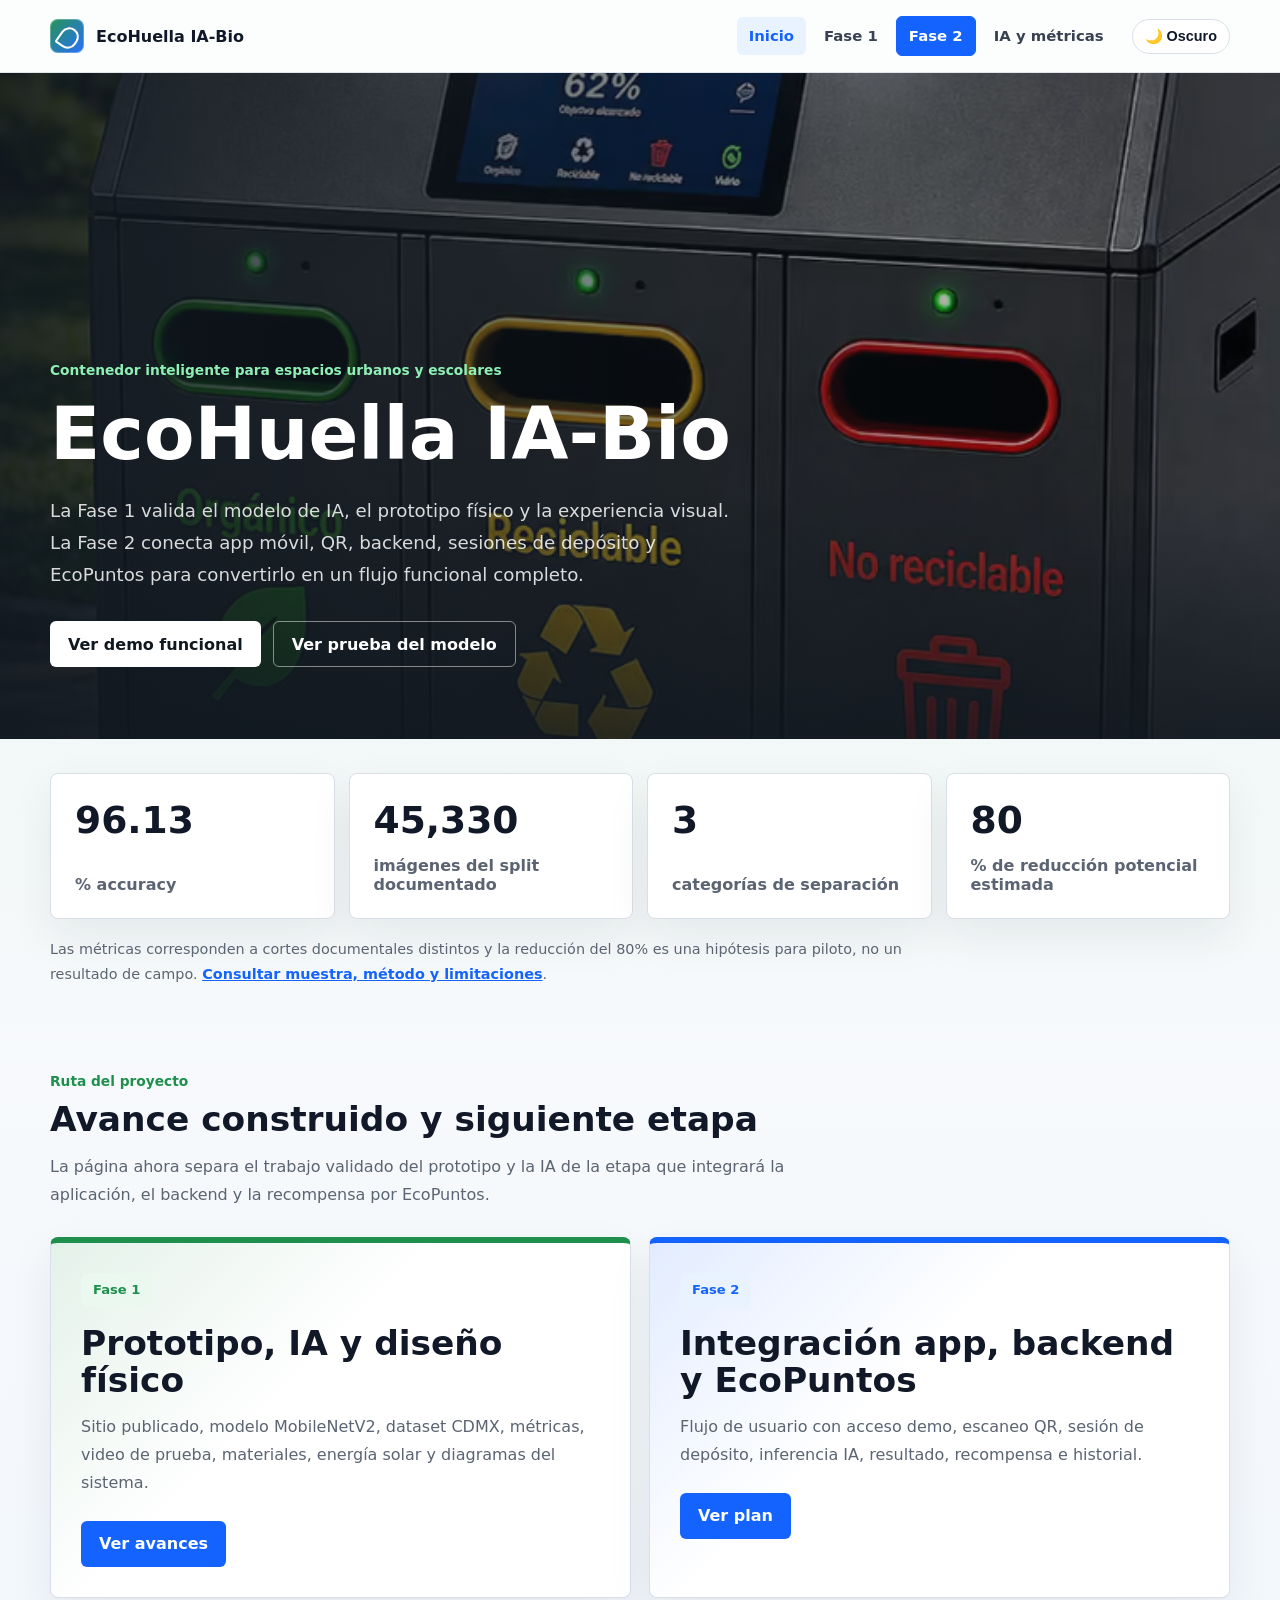
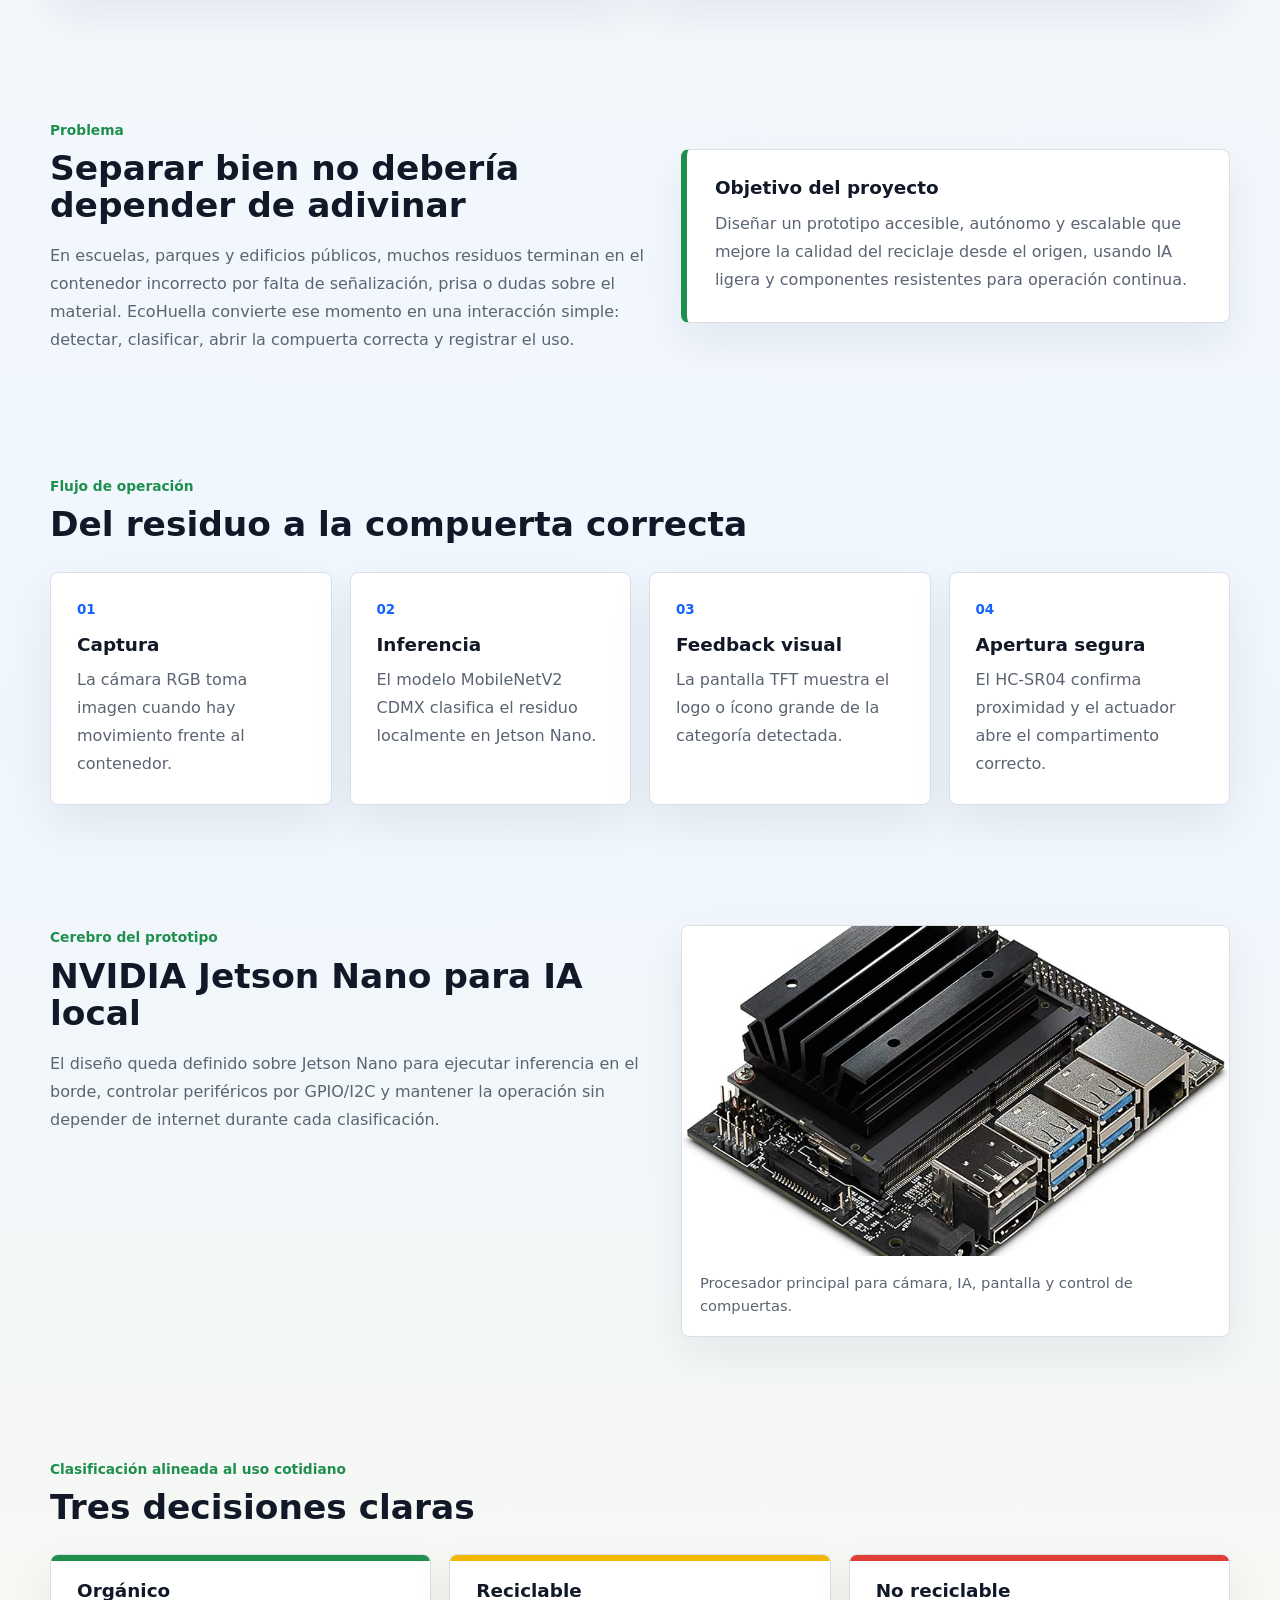
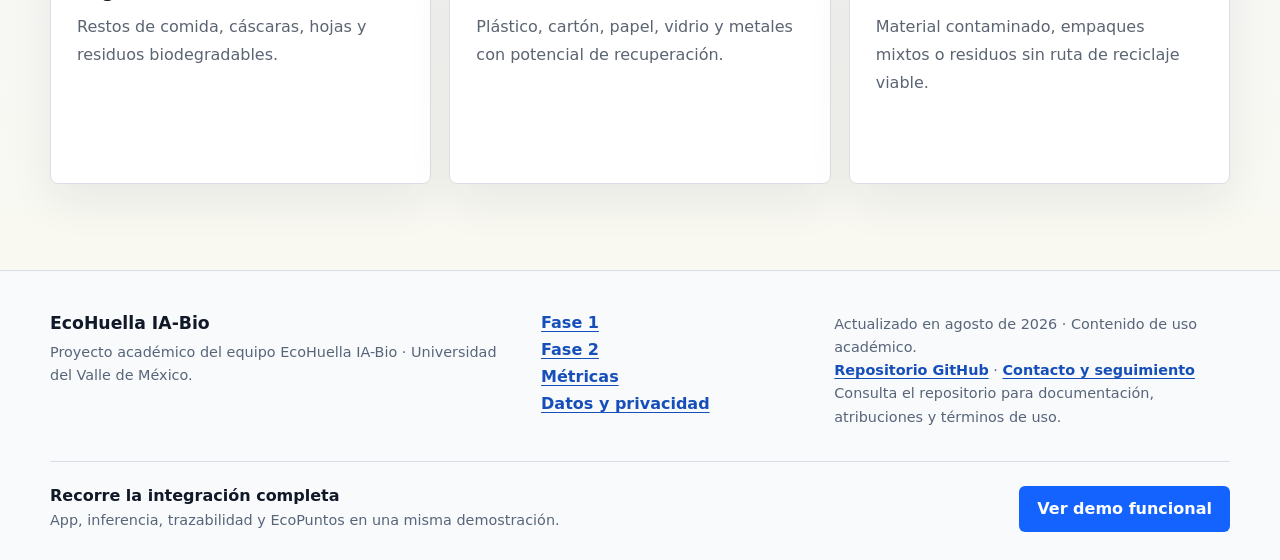
==== commit 072ce825: "Simplificar navegacion y vista de fase dos" ====
--- a/index.html
+++ b/index.html
@@ -5,7 +5,7 @@
   <meta name="viewport" content="width=device-width, initial-scale=1">
   <meta name="description" content="EcoHuella IA-Bio, contenedor inteligente para clasificar residuos con visión computacional y hardware embebido.">
   <title>EcoHuella IA-Bio | Clasificación inteligente de residuos</title>
-  <link rel="stylesheet" href="styles.css">
+  <link rel="stylesheet" href="styles.css?v=20260821-simple">
 </head>
 <body>
   <header class="site-header">
@@ -24,15 +24,6 @@
         <a href="fases.html">Fase 1</a>
         <a class="nav-priority" href="fase2.html">Fase 2</a>
         <a href="ia.html">IA y métricas</a>
-        <details class="nav-more">
-          <summary>Más</summary>
-          <div class="nav-more-menu">
-            <a href="tecnico.html">Arquitectura</a>
-            <a href="materiales.html">Materiales</a>
-            <a href="metodologia.html">Metodología</a>
-            <a href="diagramas.html">Diagramas</a>
-          </div>
-        </details>
         <button class="theme-toggle" type="button" aria-pressed="false">🌙 Oscuro</button>
       </nav>
     </div>
@@ -230,6 +221,6 @@
     </div>
   </footer>
 
-  <script src="script.js"></script>
+  <script src="script.js?v=20260821-simple"></script>
 </body>
 </html>
--- a/styles.css
+++ b/styles.css
@@ -164,8 +164,7 @@
   gap: 6px;
 }
 
-.top-nav a,
-.nav-more summary {
+.top-nav a {
   border-radius: 6px;
   border: 0;
   background: transparent;
@@ -180,24 +179,17 @@
 }
 
 .top-nav a:hover,
-.top-nav a.active,
-.nav-more summary:hover,
-.nav-more.active summary,
-.nav-more[open] summary {
+.top-nav a.active {
   background: #e9f2ff;
   color: var(--blue);
 }
 
-body.dark-mode .top-nav a,
-body.dark-mode .nav-more summary {
+body.dark-mode .top-nav a {
   color: #d7dee9;
 }
 
 body.dark-mode .top-nav a:hover,
-body.dark-mode .top-nav a.active,
-body.dark-mode .nav-more summary:hover,
-body.dark-mode .nav-more.active summary,
-body.dark-mode .nav-more[open] summary {
+body.dark-mode .top-nav a.active {
   background: rgba(127, 184, 255, 0.16);
   color: var(--blue);
 }
@@ -215,47 +207,6 @@
 body.dark-mode .top-nav a.nav-priority.active {
   background: #0f52d6;
   color: #fff;
-}
-
-.nav-more {
-  position: relative;
-}
-
-.nav-more summary {
-  display: flex;
-  align-items: center;
-  gap: 7px;
-  list-style: none;
-  cursor: pointer;
-}
-
-.nav-more summary::-webkit-details-marker {
-  display: none;
-}
-
-.nav-more summary::after {
-  content: "▾";
-  font-size: 0.72rem;
-}
-
-.nav-more[open] summary::after {
-  transform: rotate(180deg);
-}
-
-.nav-more-menu {
-  position: absolute;
-  top: calc(100% + 10px);
-  right: 0;
-  width: 210px;
-  padding: 8px;
-  border: 1px solid var(--line);
-  border-radius: 8px;
-  background: var(--surface);
-  box-shadow: 0 18px 45px rgba(17, 24, 39, 0.16);
-}
-
-.nav-more-menu a {
-  display: block;
 }
 
 .theme-toggle {
@@ -974,7 +925,7 @@
 }
 
 .phase-two-workspace {
-  padding-top: 34px;
+  padding-top: 24px;
 }
 
 .module-grid {
@@ -1608,8 +1559,7 @@
 }
 
 @media (max-width: 1024px) {
-  .header-inner,
-  .phase-two-page .header-inner {
+  .header-inner {
     width: calc(100vw - 32px);
     max-width: calc(100vw - 32px);
   }
@@ -1648,20 +1598,8 @@
     display: flex;
   }
 
-  .top-nav > a,
-  .nav-more summary {
+  .top-nav > a {
     padding: 13px 14px;
-  }
-
-  .nav-more-menu {
-    position: static;
-    width: 100%;
-    margin-top: 4px;
-    padding: 4px 8px 8px 18px;
-    border: 0;
-    border-left: 2px solid var(--line);
-    border-radius: 0;
-    box-shadow: none;
   }
 
   .theme-toggle {
@@ -1912,50 +1850,55 @@
 }
 
 /* Fase 2: integracion funcional y evidencia */
-.phase-two-page .header-inner {
-  width: min(1360px, calc(100% - 32px));
-}
-
 .phase-two-hero {
-  padding-bottom: 20px;
+  padding: 52px 0 24px;
+}
+
+.phase-two-hero h1 {
+  max-width: 720px;
+  font-size: 3rem;
 }
 
 .phase-two-hero > p:not(.eyebrow) {
-  max-width: 850px;
-  font-size: 1.08rem;
+  max-width: 760px;
+  font-size: 1rem;
 }
 
 .phase-two-tabs-shell {
-  position: sticky;
-  top: 72px;
-  z-index: 80;
-  border-top: 1px solid var(--line);
-  border-bottom: 1px solid var(--line);
-  background: rgba(244, 248, 245, 0.94);
-  backdrop-filter: blur(14px);
-}
-
-body.dark-mode .phase-two-tabs-shell {
-  background: rgba(7, 17, 31, 0.95);
-}
-
-.phase-two-tabs {
   width: min(1180px, calc(100% - 40px));
   margin: 0 auto;
-  padding: 10px 0;
+  padding: 8px 0 18px;
+}
+
+.phase-two-tabs-label {
+  margin-bottom: 8px;
+  color: var(--muted);
+  font-size: 0.8rem;
+  font-weight: 780;
+  line-height: 1.4;
+}
+
+.phase-two-tabs {
+  width: 100%;
+  margin: 0;
+  padding: 6px;
   display: flex;
-  gap: 8px;
+  gap: 4px;
   overflow-x: auto;
   overscroll-behavior-inline: contain;
   scrollbar-width: thin;
+  border: 1px solid var(--line);
+  border-radius: 8px;
+  background: var(--surface);
+  box-shadow: 0 10px 28px rgba(17, 24, 39, 0.06);
 }
 
 .phase-two-tabs .nav-tab-button {
-  flex: 1 0 112px;
-  min-height: 42px;
-  border: 1px solid var(--line);
+  flex: 1 0 106px;
+  min-height: 40px;
+  border: 0;
   border-radius: 6px;
-  background: var(--surface);
+  background: transparent;
   color: var(--ink);
   font: inherit;
   font-size: 0.9rem;
@@ -1964,18 +1907,17 @@
 }
 
 .phase-two-tabs .nav-tab-button:hover {
-  border-color: var(--blue);
+  background: #eef4ff;
   color: var(--blue);
 }
 
 .phase-two-tabs .nav-tab-button.active {
-  border-color: var(--blue);
   background: var(--blue);
-  color: #07111f;
-}
-
-body:not(.dark-mode) .phase-two-tabs .nav-tab-button.active {
   color: #fff;
+}
+
+body.dark-mode .phase-two-tabs .nav-tab-button:hover {
+  background: rgba(127, 184, 255, 0.14);
 }
 
 .subtab-panel {
@@ -1985,7 +1927,7 @@
 .phase-two-facts,
 .model-metrics {
   display: grid;
-  margin: 34px 0 0;
+  margin: 24px 0 0;
   padding: 0;
 }
 
@@ -1996,8 +1938,8 @@
 }
 
 .phase-two-facts div {
-  min-height: 104px;
-  padding: 22px 24px;
+  min-height: 78px;
+  padding: 16px 20px;
 }
 
 .phase-two-facts div + div {
@@ -2013,7 +1955,7 @@
 
 .phase-two-facts dt {
   color: var(--green);
-  font-size: 2rem;
+  font-size: 1.55rem;
   font-weight: 900;
   line-height: 1;
 }
@@ -2910,8 +2852,12 @@
     grid-column: auto;
   }
 
+  .phase-two-tabs-shell {
+    width: calc(100vw - 28px);
+  }
+
   .phase-two-tabs {
-    width: calc(100vw - 28px);
+    width: 100%;
   }
 
   .phase-two-tabs .nav-tab-button {
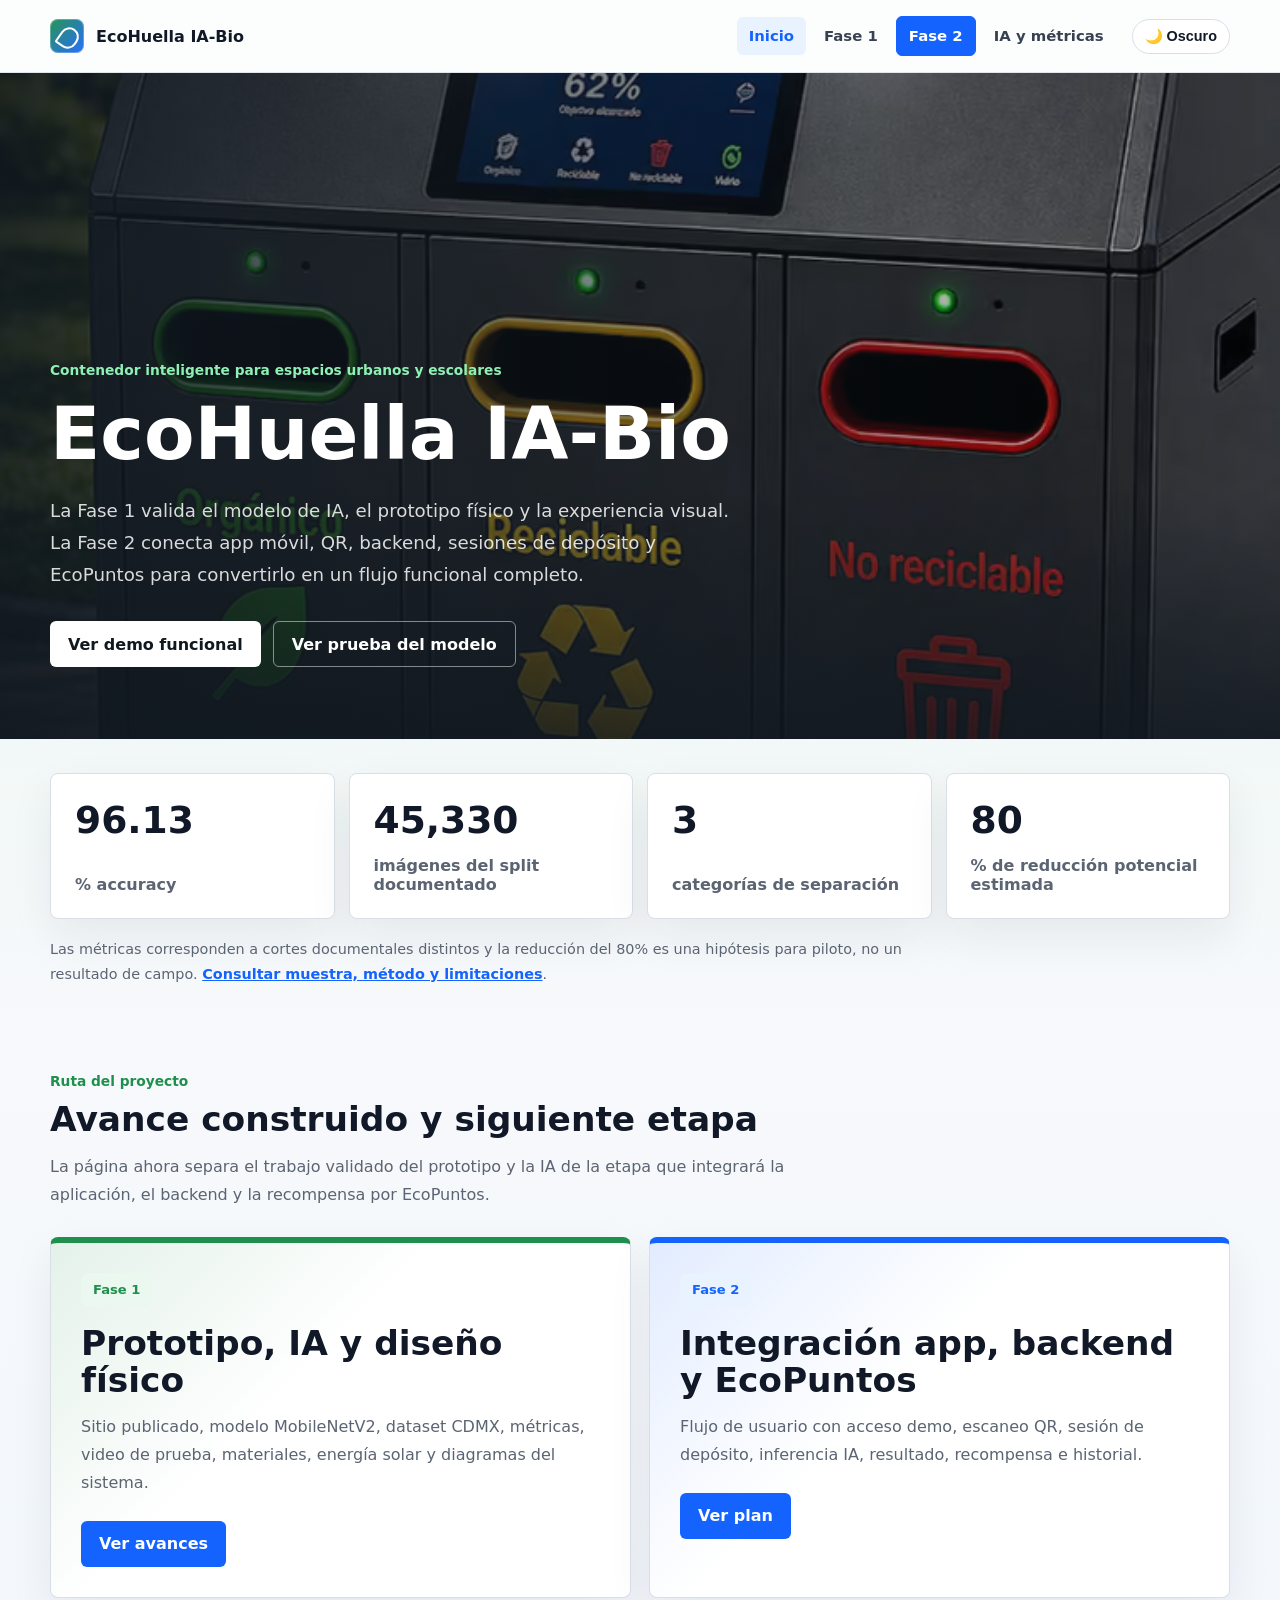
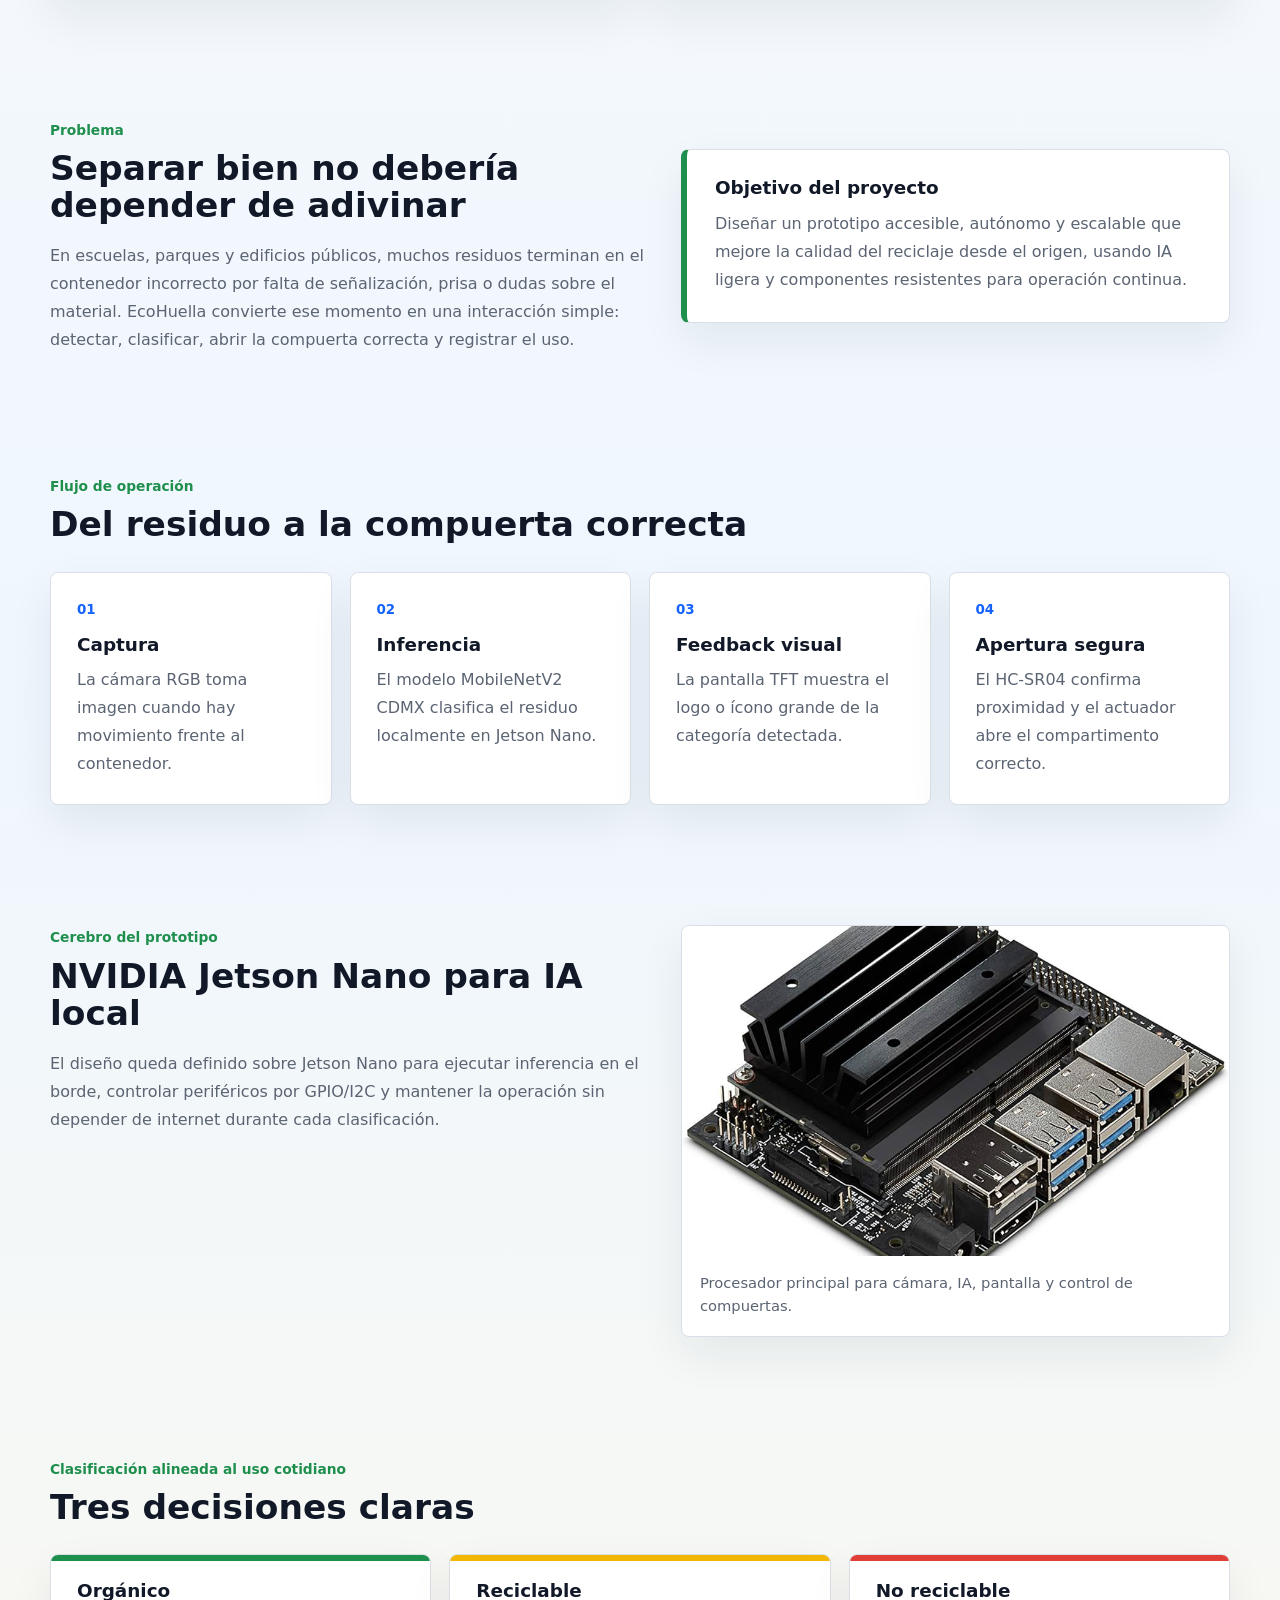
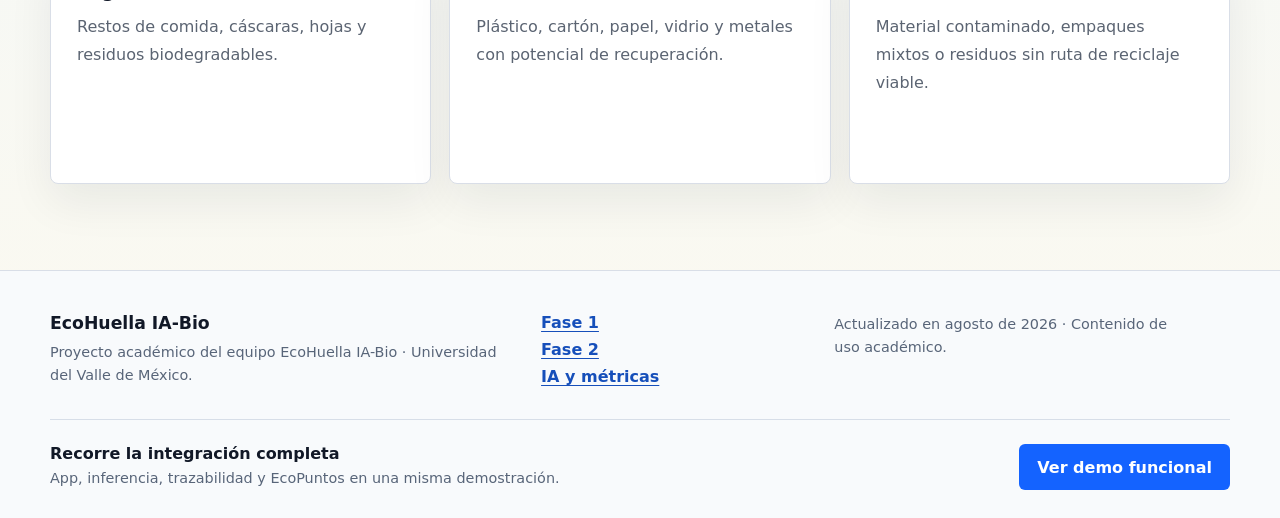
==== commit 7ea403be: "Unificar diseño de fase uno y simplificar footer" ====
--- a/index.html
+++ b/index.html
@@ -5,7 +5,7 @@
   <meta name="viewport" content="width=device-width, initial-scale=1">
   <meta name="description" content="EcoHuella IA-Bio, contenedor inteligente para clasificar residuos con visión computacional y hardware embebido.">
   <title>EcoHuella IA-Bio | Clasificación inteligente de residuos</title>
-  <link rel="stylesheet" href="styles.css?v=20260821-simple">
+  <link rel="stylesheet" href="styles.css?v=20260821-phase1">
 </head>
 <body>
   <header class="site-header">
@@ -206,14 +206,9 @@
       <nav class="footer-links" aria-label="Enlaces del proyecto">
         <a href="fases.html">Fase 1</a>
         <a href="fase2.html">Fase 2</a>
-        <a href="ia.html#contexto-metricas">Métricas</a>
-        <a href="fase2.html#fase-2-datos">Datos y privacidad</a>
+        <a href="ia.html#contexto-metricas">IA y métricas</a>
       </nav>
-      <div class="footer-meta">
-        <p>Actualizado en agosto de 2026 · Contenido de uso académico.</p>
-        <p><a href="https://github.com/leoalva0109-del/EcoHuella">Repositorio GitHub</a> · <a href="https://github.com/leoalva0109-del/EcoHuella/issues">Contacto y seguimiento</a></p>
-        <p>Consulta el repositorio para documentación, atribuciones y términos de uso.</p>
-      </div>
+      <p class="footer-date">Actualizado en agosto de 2026 · Contenido de uso académico.</p>
     </div>
     <div class="footer-cta">
       <div><strong>Recorre la integración completa</strong><p>App, inferencia, trazabilidad y EcoPuntos en una misma demostración.</p></div>
@@ -221,6 +216,6 @@
     </div>
   </footer>
 
-  <script src="script.js?v=20260821-simple"></script>
+  <script src="script.js?v=20260821-phase1"></script>
 </body>
 </html>
--- a/styles.css
+++ b/styles.css
@@ -1503,11 +1503,15 @@
   gap: 8px;
 }
 
-.footer-links a,
-.footer-meta a {
+.footer-links a {
   color: #164fba;
   font-weight: 720;
   text-underline-offset: 3px;
+}
+
+.footer-date {
+  margin: 0;
+  max-width: 340px;
 }
 
 .footer-cta {
@@ -1549,8 +1553,7 @@
   color: #f8fafc;
 }
 
-body.dark-mode .footer-links a,
-body.dark-mode .footer-meta a {
+body.dark-mode .footer-links a {
   color: #9ec5ff;
 }
 
@@ -1849,28 +1852,31 @@
   }
 }
 
-/* Fase 2: integracion funcional y evidencia */
+/* Vistas de fase */
+.phase-one-hero,
 .phase-two-hero {
   padding: 52px 0 24px;
 }
 
+.phase-one-hero h1,
 .phase-two-hero h1 {
   max-width: 720px;
   font-size: 3rem;
 }
 
+.phase-one-hero > p:not(.eyebrow),
 .phase-two-hero > p:not(.eyebrow) {
   max-width: 760px;
   font-size: 1rem;
 }
 
-.phase-two-tabs-shell {
+.phase-section-tabs-shell {
   width: min(1180px, calc(100% - 40px));
   margin: 0 auto;
   padding: 8px 0 18px;
 }
 
-.phase-two-tabs-label {
+.phase-section-tabs-label {
   margin-bottom: 8px;
   color: var(--muted);
   font-size: 0.8rem;
@@ -1878,7 +1884,7 @@
   line-height: 1.4;
 }
 
-.phase-two-tabs {
+.phase-section-tabs {
   width: 100%;
   margin: 0;
   padding: 6px;
@@ -1893,7 +1899,8 @@
   box-shadow: 0 10px 28px rgba(17, 24, 39, 0.06);
 }
 
-.phase-two-tabs .nav-tab-button {
+.phase-section-tabs > a,
+.phase-section-tabs .nav-tab-button {
   flex: 1 0 106px;
   min-height: 40px;
   border: 0;
@@ -1904,19 +1911,28 @@
   font-size: 0.9rem;
   font-weight: 760;
   cursor: pointer;
-}
-
-.phase-two-tabs .nav-tab-button:hover {
+  display: inline-flex;
+  align-items: center;
+  justify-content: center;
+  padding: 0 14px;
+  text-align: center;
+  text-decoration: none;
+}
+
+.phase-section-tabs > a:hover,
+.phase-section-tabs .nav-tab-button:hover {
   background: #eef4ff;
   color: var(--blue);
 }
 
-.phase-two-tabs .nav-tab-button.active {
+.phase-section-tabs > a.active,
+.phase-section-tabs .nav-tab-button.active {
   background: var(--blue);
   color: #fff;
 }
 
-body.dark-mode .phase-two-tabs .nav-tab-button:hover {
+body.dark-mode .phase-section-tabs > a:not(.active):hover,
+body.dark-mode .phase-section-tabs .nav-tab-button:not(.active):hover {
   background: rgba(127, 184, 255, 0.14);
 }
 
@@ -1924,48 +1940,109 @@
   scroll-margin-top: 150px;
 }
 
-.phase-two-facts,
+.phase-facts,
 .model-metrics {
   display: grid;
   margin: 24px 0 0;
   padding: 0;
 }
 
-.phase-two-facts {
+.phase-facts {
   grid-template-columns: repeat(4, minmax(0, 1fr));
   border-top: 1px solid var(--line);
   border-bottom: 1px solid var(--line);
 }
 
-.phase-two-facts div {
+.phase-facts div {
   min-height: 78px;
   padding: 16px 20px;
 }
 
-.phase-two-facts div + div {
+.phase-facts div + div {
   border-left: 1px solid var(--line);
 }
 
-.phase-two-facts dt,
-.phase-two-facts dd,
+.phase-facts dt,
+.phase-facts dd,
 .model-metrics dt,
 .model-metrics dd {
   margin: 0;
 }
 
-.phase-two-facts dt {
+.phase-facts dt {
   color: var(--green);
   font-size: 1.55rem;
   font-weight: 900;
   line-height: 1;
 }
 
-.phase-two-facts dd {
+.phase-facts dd {
   color: var(--muted);
   font-size: 0.88rem;
   font-weight: 700;
   line-height: 1.4;
   margin-top: 8px;
+}
+
+.phase-one-overview {
+  padding-top: 28px;
+}
+
+.phase-one-pillars {
+  display: grid;
+  grid-template-columns: repeat(3, minmax(0, 1fr));
+  margin-top: 26px;
+  border-top: 1px solid var(--line);
+  border-bottom: 1px solid var(--line);
+}
+
+.phase-one-pillars article {
+  min-width: 0;
+  padding: 26px 24px;
+}
+
+.phase-one-pillars article + article {
+  border-left: 1px solid var(--line);
+}
+
+.phase-one-pillars span {
+  color: var(--green);
+  font-size: 0.8rem;
+  font-weight: 850;
+}
+
+.phase-one-pillars article:nth-child(2) span {
+  color: var(--blue);
+}
+
+.phase-one-pillars h3 {
+  margin: 10px 0 8px;
+}
+
+.phase-one-readiness {
+  align-items: stretch;
+}
+
+.phase-one-actions {
+  display: flex;
+  flex-wrap: wrap;
+  gap: 12px;
+  margin-top: 24px;
+}
+
+.phase-one-actions .button {
+  margin-top: 0;
+}
+
+.button.quiet-button {
+  border: 1px solid var(--line);
+  background: var(--surface);
+  color: var(--ink);
+}
+
+.button.quiet-button:hover {
+  border-color: var(--blue);
+  color: var(--blue);
 }
 
 .metric-source-strip {
@@ -2722,7 +2799,7 @@
 }
 
 @media (max-width: 980px) {
-  .phase-two-facts,
+  .phase-facts,
   .model-metrics,
   .frontend-overview,
   .data-chain,
@@ -2730,14 +2807,14 @@
     grid-template-columns: repeat(2, minmax(0, 1fr));
   }
 
-  .phase-two-facts div:nth-child(3),
+  .phase-facts div:nth-child(3),
   .model-metrics div:nth-child(3),
   .frontend-overview section:nth-child(3),
   .data-chain > div:nth-child(3) {
     border-left: 0;
   }
 
-  .phase-two-facts div:nth-child(n + 3),
+  .phase-facts div:nth-child(n + 3),
   .frontend-overview section:nth-child(3),
   .data-chain > div:nth-child(n + 3) {
     border-top: 1px solid var(--line);
@@ -2784,7 +2861,21 @@
     display: inline;
   }
 
-  .phase-two-facts,
+  .phase-one-hero h1,
+  .phase-two-hero h1 {
+    font-size: 2.2rem;
+  }
+
+  .phase-one-pillars {
+    grid-template-columns: 1fr;
+  }
+
+  .phase-one-pillars article + article {
+    border-left: 0;
+    border-top: 1px solid var(--line);
+  }
+
+  .phase-facts,
   .evidence-grid-wide,
   .evidence-grid-three,
   .state-comparison,
@@ -2799,7 +2890,7 @@
     grid-template-columns: 1fr;
   }
 
-  .phase-two-facts div + div,
+  .phase-facts div + div,
   .frontend-overview section + section,
   .data-chain > div + div,
   .backend-score div + div {
@@ -2852,15 +2943,16 @@
     grid-column: auto;
   }
 
-  .phase-two-tabs-shell {
+  .phase-section-tabs-shell {
     width: calc(100vw - 28px);
   }
 
-  .phase-two-tabs {
+  .phase-section-tabs {
     width: 100%;
   }
 
-  .phase-two-tabs .nav-tab-button {
+  .phase-section-tabs > a,
+  .phase-section-tabs .nav-tab-button {
     flex-basis: 126px;
   }
 
@@ -2884,7 +2976,7 @@
     min-height: auto;
   }
 
-  .phase-two-facts div,
+  .phase-facts div,
   .model-metrics div,
   .data-chain > div,
   .frontend-overview section {
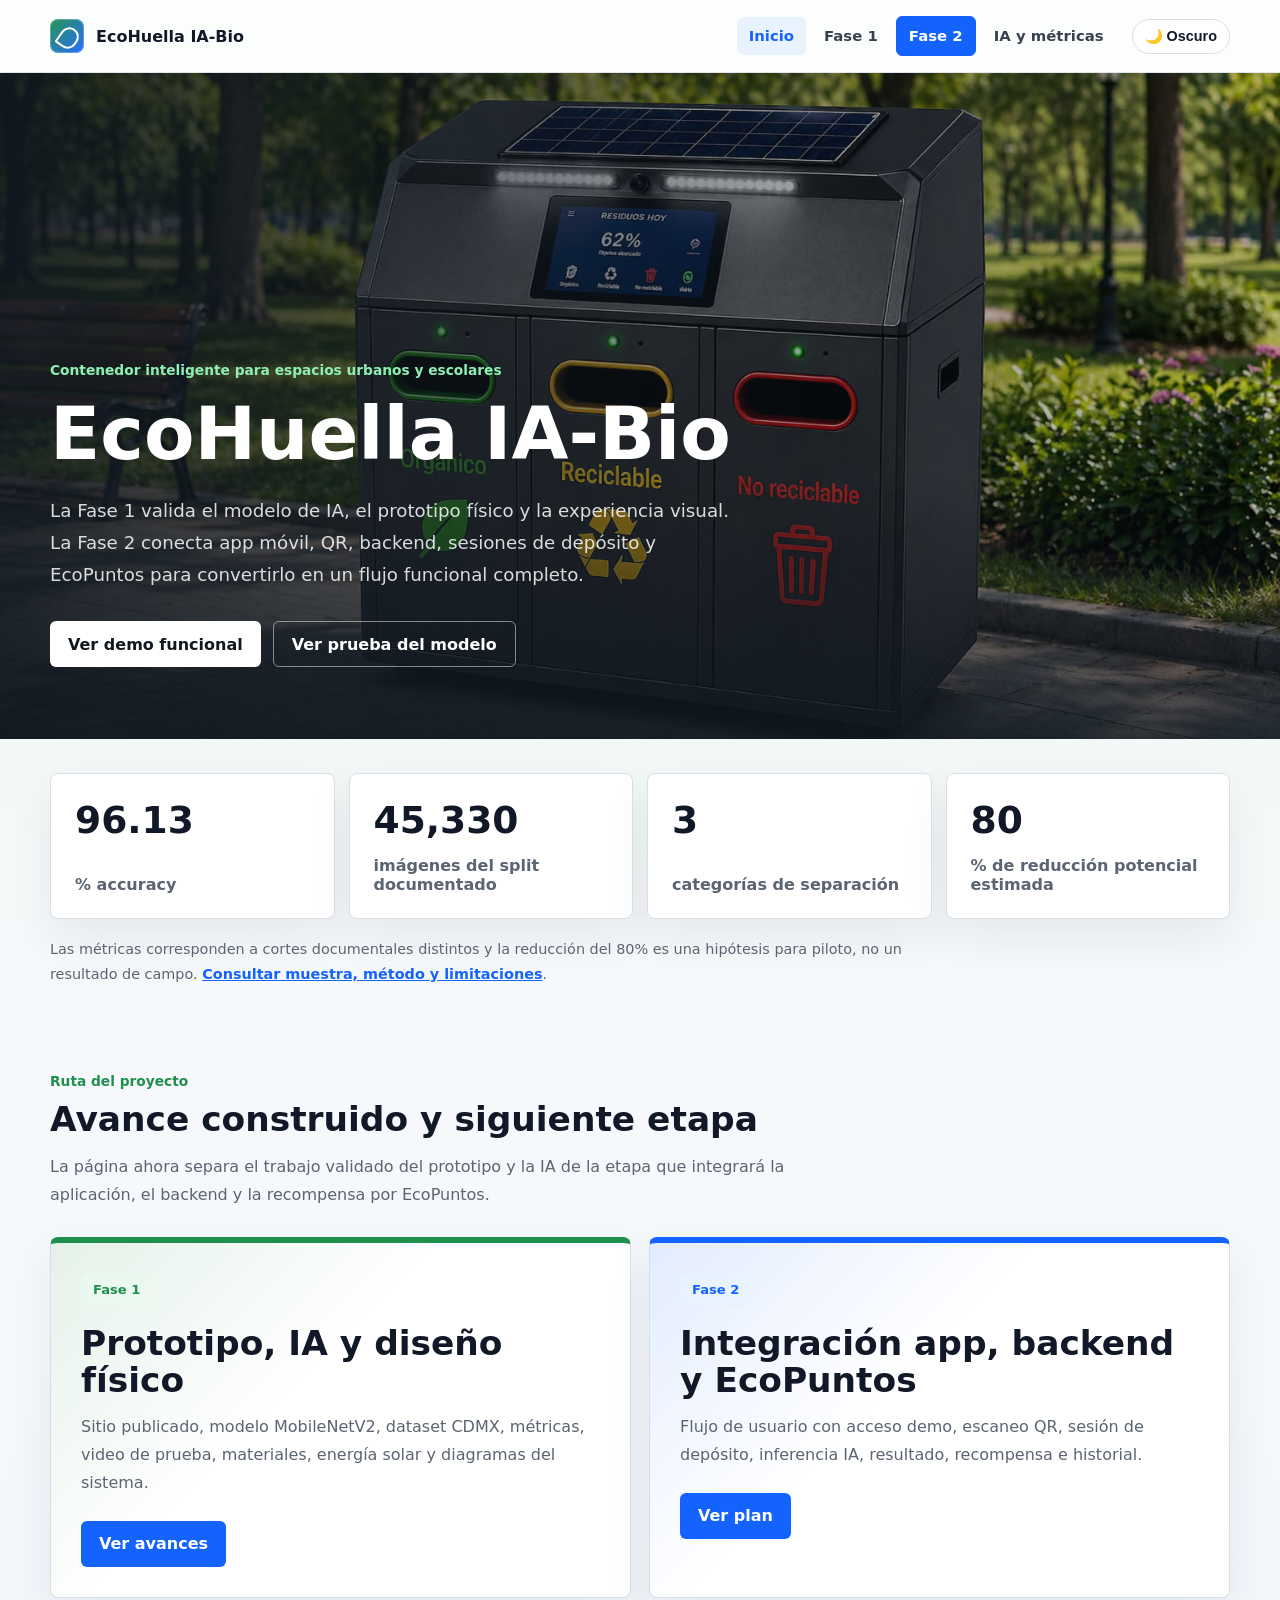
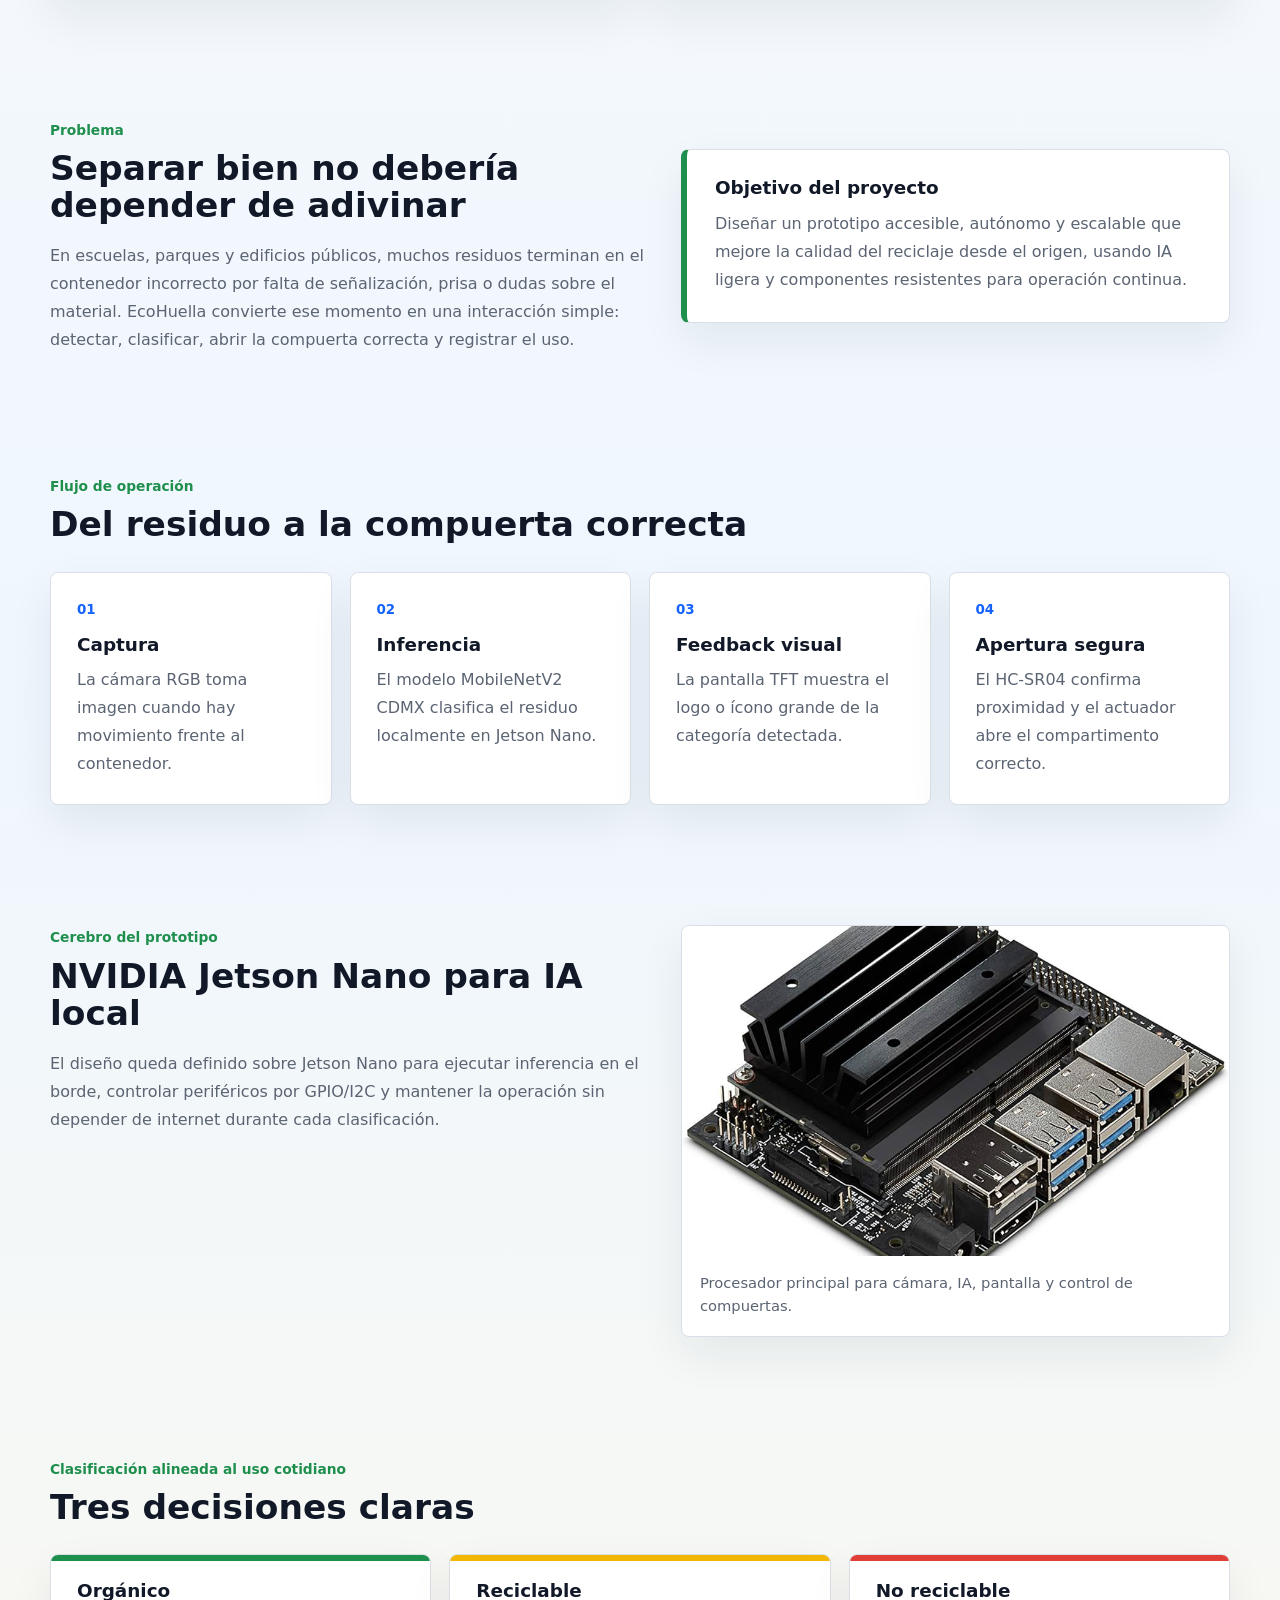
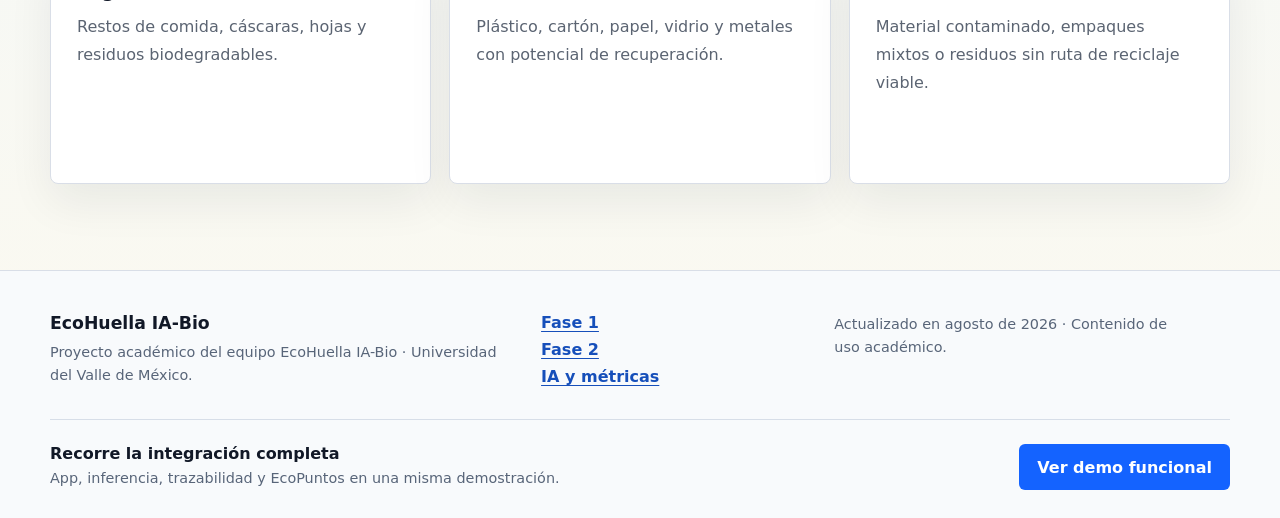
==== commit 0c59dc80: "Integrar videos optimizados en fase dos" ====
--- a/index.html
+++ b/index.html
@@ -5,7 +5,7 @@
   <meta name="viewport" content="width=device-width, initial-scale=1">
   <meta name="description" content="EcoHuella IA-Bio, contenedor inteligente para clasificar residuos con visión computacional y hardware embebido.">
   <title>EcoHuella IA-Bio | Clasificación inteligente de residuos</title>
-  <link rel="stylesheet" href="styles.css?v=20260821-phase1">
+  <link rel="stylesheet" href="styles.css?v=20260821-video">
 </head>
 <body>
   <header class="site-header">
--- a/styles.css
+++ b/styles.css
@@ -2115,6 +2115,61 @@
   font-size: 1rem;
 }
 
+.phase-video-evidence {
+  display: grid;
+  grid-template-columns: minmax(0, 1.45fr) minmax(280px, 0.75fr);
+  gap: 30px;
+  align-items: center;
+  margin: 36px 0;
+  padding: 28px 0;
+  border-top: 1px solid var(--line);
+  border-bottom: 1px solid var(--line);
+}
+
+.phase-video-evidence.is-portrait {
+  grid-template-columns: minmax(280px, 0.65fr) minmax(0, 1.35fr);
+}
+
+.phase-video-frame {
+  min-width: 0;
+  overflow: hidden;
+  border: 1px solid var(--line);
+  border-radius: 8px;
+  background: #05080d;
+  box-shadow: 0 18px 45px rgba(17, 24, 39, 0.1);
+}
+
+.phase-video-evidence.is-portrait .phase-video-frame {
+  width: min(100%, 360px);
+  justify-self: center;
+}
+
+.phase-video-frame video {
+  display: block;
+  width: 100%;
+  height: auto;
+  max-height: 650px;
+  background: #05080d;
+  object-fit: contain;
+}
+
+.phase-video-evidence figcaption {
+  min-width: 0;
+}
+
+.phase-video-evidence figcaption h3 {
+  margin: 8px 0 12px;
+  font-size: 1.4rem;
+}
+
+.video-summary-list {
+  margin-top: 18px;
+}
+
+.video-summary-list li + li {
+  margin-top: 8px;
+}
+
 .journey-grid {
   margin-bottom: 36px;
 }
@@ -2903,6 +2958,17 @@
     gap: 8px;
   }
 
+  .phase-video-evidence,
+  .phase-video-evidence.is-portrait {
+    grid-template-columns: 1fr;
+    gap: 22px;
+    padding: 22px 0;
+  }
+
+  .phase-video-evidence.is-portrait .phase-video-frame {
+    width: min(100%, 340px);
+  }
+
   .interface-list article {
     grid-template-columns: 44px minmax(0, 1fr);
   }
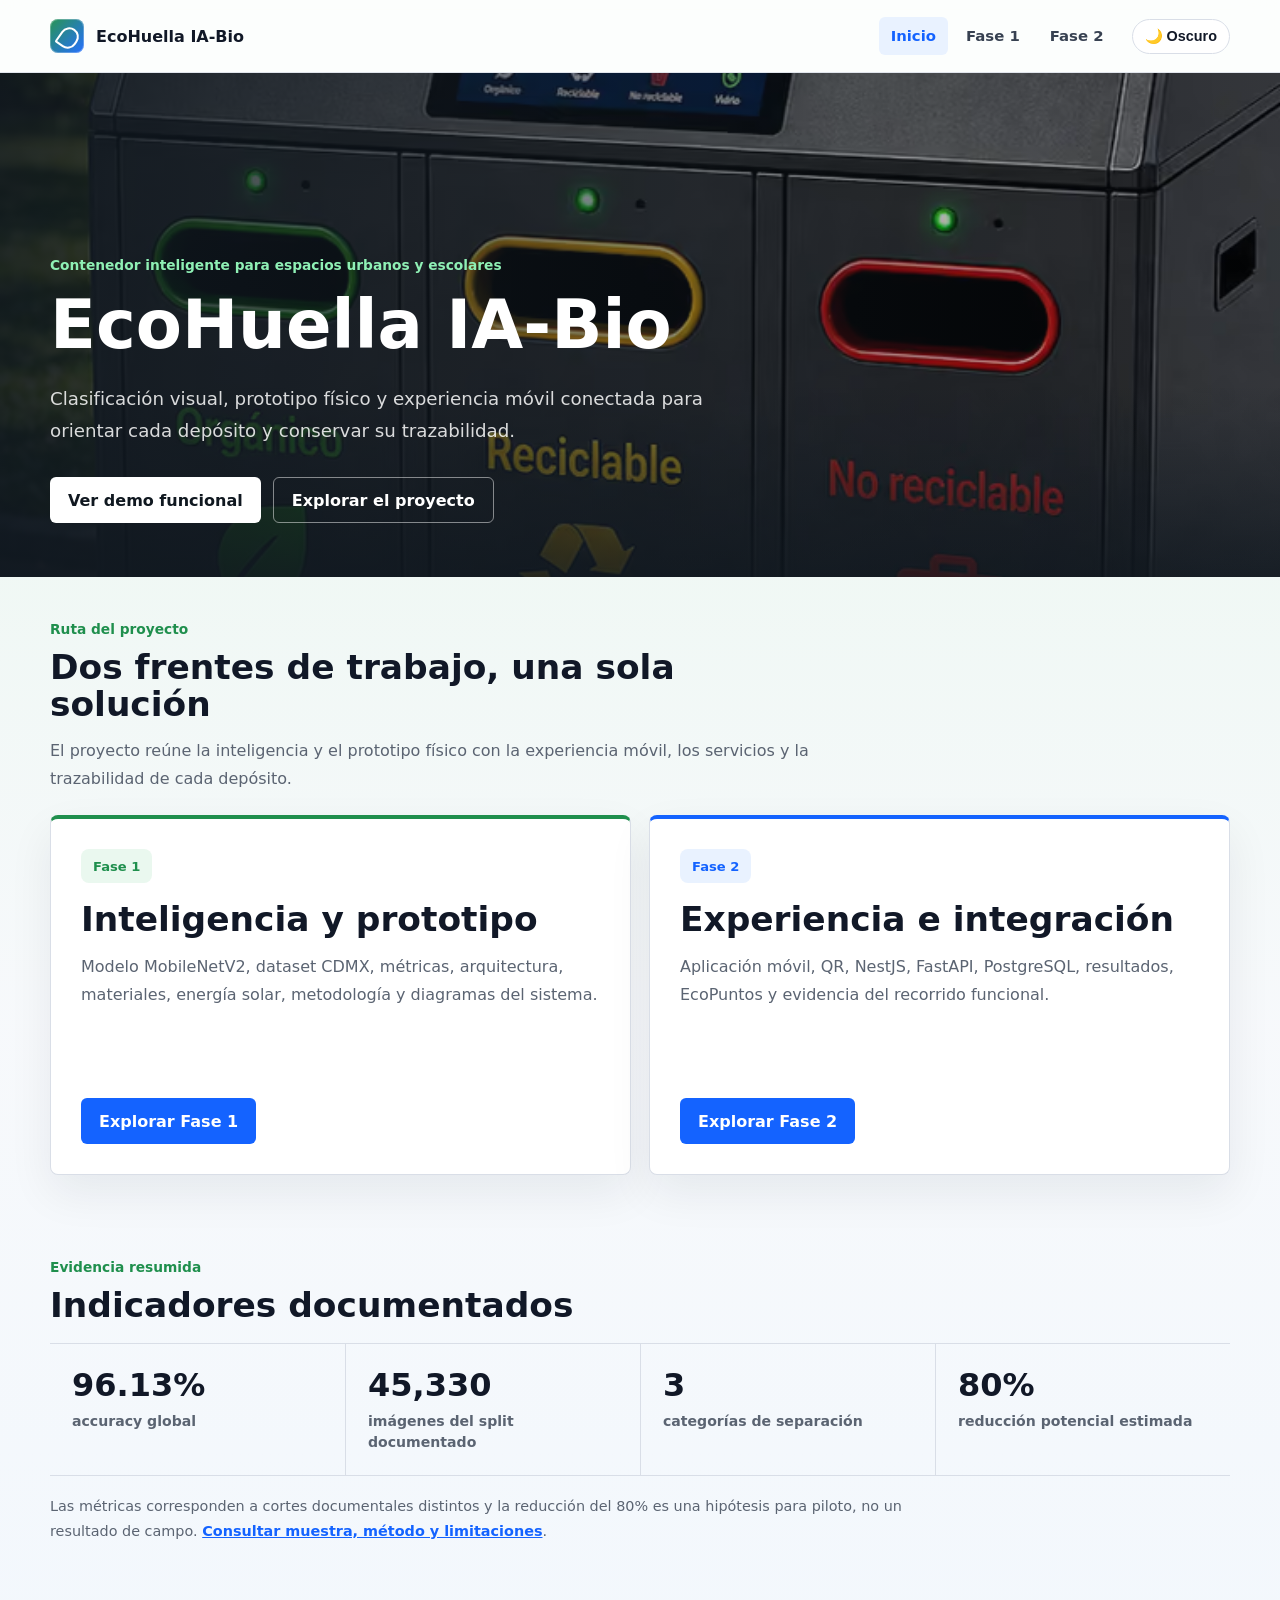
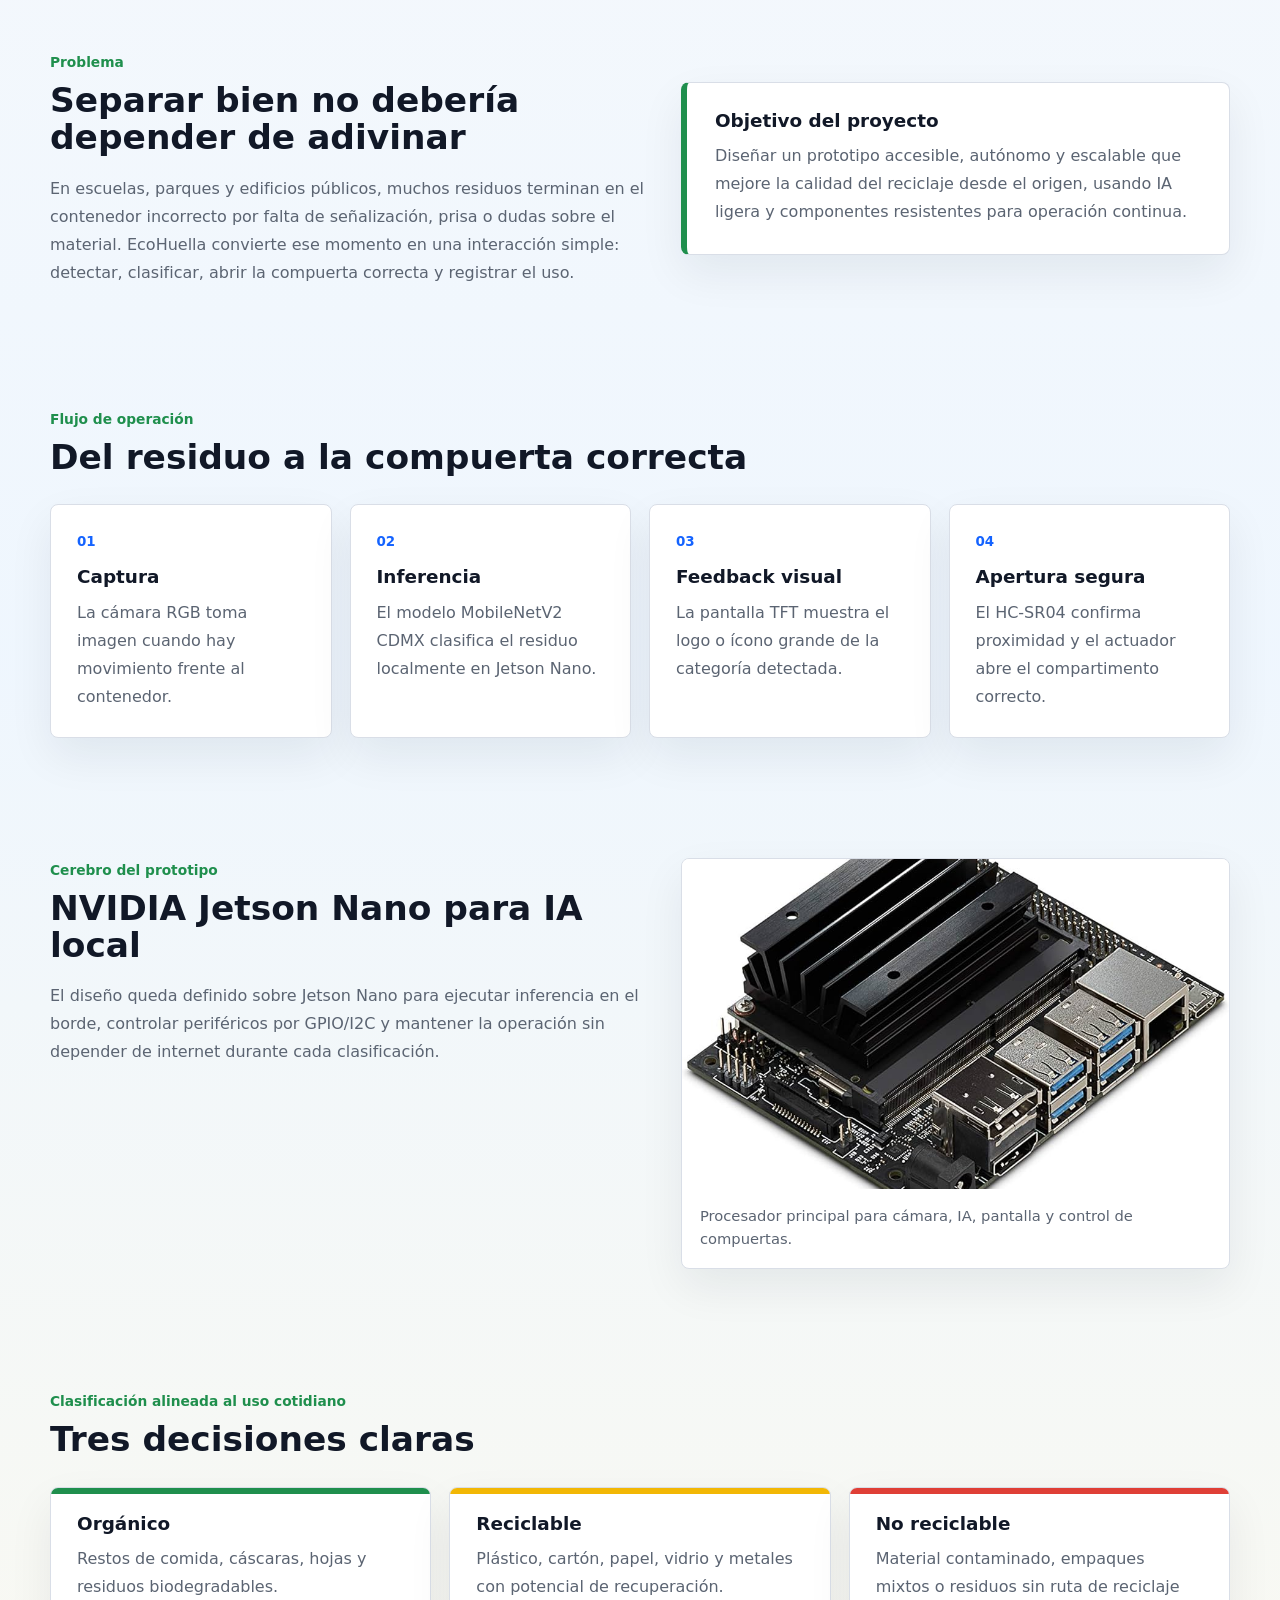
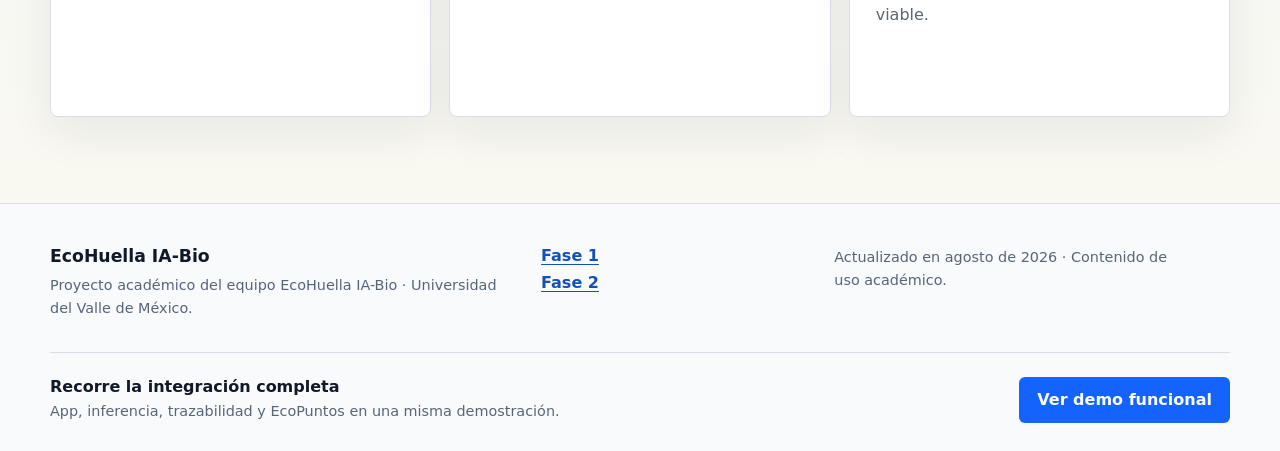
==== commit 521943ac: "Mejorar inicio y medios responsivos" ====
--- a/index.html
+++ b/index.html
@@ -5,7 +5,7 @@
   <meta name="viewport" content="width=device-width, initial-scale=1">
   <meta name="description" content="EcoHuella IA-Bio, contenedor inteligente para clasificar residuos con visión computacional y hardware embebido.">
   <title>EcoHuella IA-Bio | Clasificación inteligente de residuos</title>
-  <link rel="stylesheet" href="styles.css?v=20260821-video">
+  <link rel="stylesheet" href="styles.css?v=20260821-home">
 </head>
 <body>
   <header class="site-header">
@@ -22,15 +22,14 @@
       <nav class="top-nav" id="site-navigation" aria-label="Navegación principal">
         <a href="index.html">Inicio</a>
         <a href="fases.html">Fase 1</a>
-        <a class="nav-priority" href="fase2.html">Fase 2</a>
-        <a href="ia.html">IA y métricas</a>
+        <a href="fase2.html">Fase 2</a>
         <button class="theme-toggle" type="button" aria-pressed="false">🌙 Oscuro</button>
       </nav>
     </div>
   </header>
 
   <main>
-    <section class="hero-shell">
+    <section class="hero-shell home-hero">
       <picture class="hero-media">
         <source media="(max-width: 760px)" type="image/avif" srcset="assets/eco-bote-hero-mobile.avif">
         <source media="(max-width: 760px)" type="image/webp" srcset="assets/eco-bote-hero-mobile.webp">
@@ -42,71 +41,62 @@
         <p class="eyebrow">Contenedor inteligente para espacios urbanos y escolares</p>
         <h1>EcoHuella IA-Bio</h1>
         <p class="hero-copy">
-          La Fase 1 valida el modelo de IA, el prototipo físico y la experiencia
-          visual. La Fase 2 conecta app móvil, QR, backend, sesiones de depósito
-          y EcoPuntos para convertirlo en un flujo funcional completo.
+          Clasificación visual, prototipo físico y experiencia móvil conectada
+          para orientar cada depósito y conservar su trazabilidad.
         </p>
         <div class="hero-actions">
-          <a class="button primary" href="fase2.html#fase-2-frontend">Ver demo funcional</a>
-          <a class="button secondary" href="ia.html#test-video">Ver prueba del modelo</a>
+          <a class="button primary" href="fase2.html#demo-funcional">Ver demo funcional</a>
+          <a class="button secondary" href="#ruta-proyecto">Explorar el proyecto</a>
         </div>
       </div>
     </section>
 
-    <section class="section compact">
-      <div class="stats-grid">
-        <article class="stat-card">
-          <span class="stat-number">96.13</span>
-          <span class="stat-label">% accuracy</span>
-        </article>
-        <article class="stat-card">
-          <span class="stat-number">45,330</span>
-          <span class="stat-label">imágenes del split documentado</span>
-        </article>
-        <article class="stat-card">
-          <span class="stat-number">3</span>
-          <span class="stat-label">categorías de separación</span>
-        </article>
-        <article class="stat-card">
-          <span class="stat-number">80</span>
-          <span class="stat-label">% de reducción potencial estimada</span>
-        </article>
-      </div>
+    <section class="section phase-preview home-route" id="ruta-proyecto">
+      <div class="section-heading">
+        <p class="eyebrow">Ruta del proyecto</p>
+        <h2>Dos frentes de trabajo, una sola solución</h2>
+        <p>
+          El proyecto reúne la inteligencia y el prototipo físico con la experiencia
+          móvil, los servicios y la trazabilidad de cada depósito.
+        </p>
+      </div>
+      <div class="phase-grid">
+        <article class="phase-card home-phase-card phase-one">
+          <span class="phase-kicker">Fase 1</span>
+          <h2>Inteligencia y prototipo</h2>
+          <p>
+            Modelo MobileNetV2, dataset CDMX, métricas, arquitectura, materiales,
+            energía solar, metodología y diagramas del sistema.
+          </p>
+          <a class="button inline-button" href="fases.html">Explorar Fase 1</a>
+        </article>
+        <article class="phase-card home-phase-card phase-two">
+          <span class="phase-kicker">Fase 2</span>
+          <h2>Experiencia e integración</h2>
+          <p>
+            Aplicación móvil, QR, NestJS, FastAPI, PostgreSQL, resultados,
+            EcoPuntos y evidencia del recorrido funcional.
+          </p>
+          <a class="button inline-button" href="fase2.html">Explorar Fase 2</a>
+        </article>
+      </div>
+    </section>
+
+    <section class="section compact home-metrics" aria-labelledby="home-metrics-title">
+      <div class="section-heading home-metrics-heading">
+        <p class="eyebrow">Evidencia resumida</p>
+        <h2 id="home-metrics-title">Indicadores documentados</h2>
+      </div>
+      <dl class="home-metrics-grid">
+        <div><dt>96.13%</dt><dd>accuracy global</dd></div>
+        <div><dt>45,330</dt><dd>imágenes del split documentado</dd></div>
+        <div><dt>3</dt><dd>categorías de separación</dd></div>
+        <div><dt>80%</dt><dd>reducción potencial estimada</dd></div>
+      </dl>
       <p class="metrics-note">
         Las métricas corresponden a cortes documentales distintos y la reducción del 80% es una hipótesis para piloto, no un resultado de campo.
         <a href="ia.html#contexto-metricas">Consultar muestra, método y limitaciones</a>.
       </p>
-    </section>
-
-    <section class="section phase-preview">
-      <div class="section-heading">
-        <p class="eyebrow">Ruta del proyecto</p>
-        <h2>Avance construido y siguiente etapa</h2>
-        <p>
-          La página ahora separa el trabajo validado del prototipo y la IA de la
-          etapa que integrará la aplicación, el backend y la recompensa por EcoPuntos.
-        </p>
-      </div>
-      <div class="phase-grid">
-        <article class="phase-card current">
-          <span class="phase-kicker">Fase 1</span>
-          <h2>Prototipo, IA y diseño físico</h2>
-          <p>
-            Sitio publicado, modelo MobileNetV2, dataset CDMX, métricas, video de
-            prueba, materiales, energía solar y diagramas del sistema.
-          </p>
-          <a class="button inline-button" href="fases.html#fase-1">Ver avances</a>
-        </article>
-        <article class="phase-card next">
-          <span class="phase-kicker">Fase 2</span>
-          <h2>Integración app, backend y EcoPuntos</h2>
-          <p>
-            Flujo de usuario con acceso demo, escaneo QR, sesión de depósito,
-            inferencia IA, resultado, recompensa e historial.
-          </p>
-          <a class="button inline-button" href="fase2.html">Ver plan</a>
-        </article>
-      </div>
     </section>
 
     <section class="section two-column">
@@ -206,16 +196,15 @@
       <nav class="footer-links" aria-label="Enlaces del proyecto">
         <a href="fases.html">Fase 1</a>
         <a href="fase2.html">Fase 2</a>
-        <a href="ia.html#contexto-metricas">IA y métricas</a>
       </nav>
       <p class="footer-date">Actualizado en agosto de 2026 · Contenido de uso académico.</p>
     </div>
     <div class="footer-cta">
       <div><strong>Recorre la integración completa</strong><p>App, inferencia, trazabilidad y EcoPuntos en una misma demostración.</p></div>
-      <a class="button footer-button" href="fase2.html#fase-2-frontend">Ver demo funcional</a>
+      <a class="button footer-button" href="fase2.html#demo-funcional">Ver demo funcional</a>
     </div>
   </footer>
 
-  <script src="script.js?v=20260821-phase1"></script>
+  <script src="script.js?v=20260821-home"></script>
 </body>
 </html>
--- a/styles.css
+++ b/styles.css
@@ -194,21 +194,6 @@
   color: var(--blue);
 }
 
-.top-nav a.nav-priority {
-  border: 1px solid #1463ff;
-  background: #1463ff;
-  color: #fff;
-}
-
-.top-nav a.nav-priority:hover,
-.top-nav a.nav-priority.active,
-body.dark-mode .top-nav a.nav-priority,
-body.dark-mode .top-nav a.nav-priority:hover,
-body.dark-mode .top-nav a.nav-priority.active {
-  background: #0f52d6;
-  color: #fff;
-}
-
 .theme-toggle {
   margin-left: 10px;
   border: 1px solid var(--line);
@@ -394,6 +379,18 @@
 .hero-content .eyebrow {
   color: #8ff0b5;
   margin-bottom: 12px;
+}
+
+.home-hero {
+  min-height: clamp(500px, 56vh, 620px);
+}
+
+.home-hero .hero-content {
+  padding: 92px 0 54px;
+}
+
+.home-hero .hero-content h1 {
+  font-size: 4.2rem;
 }
 
 .stats-grid {
@@ -742,6 +739,85 @@
   padding-top: 36px;
 }
 
+.home-route {
+  padding-top: 40px;
+  padding-bottom: 46px;
+  scroll-margin-top: 84px;
+}
+
+.home-route .section-heading {
+  margin-bottom: 22px;
+}
+
+.home-phase-card {
+  display: flex;
+  flex-direction: column;
+  align-items: flex-start;
+  min-height: 286px;
+  padding: 28px;
+  background: var(--surface);
+}
+
+.home-phase-card.phase-one {
+  border-top: 4px solid var(--green);
+}
+
+.home-phase-card.phase-two {
+  border-top: 4px solid var(--blue);
+}
+
+.home-phase-card.phase-one .phase-kicker {
+  background: #eaf8ef;
+  color: var(--green);
+}
+
+.home-phase-card p {
+  flex: 1;
+}
+
+.home-phase-card .inline-button {
+  margin-top: 24px;
+}
+
+.home-metrics {
+  padding-top: 30px;
+}
+
+.home-metrics-heading {
+  margin-bottom: 18px;
+}
+
+.home-metrics-grid {
+  display: grid;
+  grid-template-columns: repeat(4, minmax(0, 1fr));
+  margin: 0;
+  border-top: 1px solid var(--line);
+  border-bottom: 1px solid var(--line);
+}
+
+.home-metrics-grid > div {
+  min-width: 0;
+  padding: 22px;
+}
+
+.home-metrics-grid > div + div {
+  border-left: 1px solid var(--line);
+}
+
+.home-metrics-grid dt {
+  color: var(--ink);
+  font-size: 2rem;
+  font-weight: 880;
+}
+
+.home-metrics-grid dd {
+  margin: 7px 0 0;
+  color: var(--muted);
+  font-size: 0.88rem;
+  font-weight: 680;
+  line-height: 1.5;
+}
+
 .phase-page-hero {
   padding-bottom: 26px;
 }
@@ -1113,6 +1189,11 @@
   background:
     linear-gradient(135deg, rgba(127, 184, 255, 0.12), rgba(16, 27, 45, 0) 44%),
     var(--surface);
+}
+
+body.dark-mode .home-phase-card.phase-one .phase-kicker {
+  background: rgba(78, 220, 135, 0.14);
+  color: var(--green);
 }
 
 body.dark-mode .subtab-button.active {
@@ -1650,6 +1731,18 @@
     grid-template-columns: 1fr;
   }
 
+  .home-metrics-grid {
+    grid-template-columns: repeat(2, minmax(0, 1fr));
+  }
+
+  .home-metrics-grid > div:nth-child(3) {
+    border-left: 0;
+  }
+
+  .home-metrics-grid > div:nth-child(n + 3) {
+    border-top: 1px solid var(--line);
+  }
+
   .main-material {
     grid-row: auto;
   }
@@ -1687,6 +1780,10 @@
     min-height: 640px;
   }
 
+  .home-hero {
+    min-height: 540px;
+  }
+
   .hero-shell::after {
     background: linear-gradient(0deg, rgba(3, 8, 17, 0.97) 0%, rgba(3, 8, 17, 0.84) 52%, rgba(3, 8, 17, 0.18) 100%);
   }
@@ -1702,7 +1799,15 @@
     padding: 220px 0 38px;
   }
 
+  .home-hero .hero-content {
+    padding: 166px 0 32px;
+  }
+
   .hero-content h1 {
+    font-size: 2.35rem;
+  }
+
+  .home-hero .hero-content h1 {
     font-size: 2.35rem;
   }
 
@@ -1766,6 +1871,20 @@
   .phase-link-card,
   .module-card {
     min-height: auto;
+  }
+
+  .home-route {
+    padding-top: 30px;
+  }
+
+  .home-metrics-grid {
+    grid-template-columns: 1fr;
+  }
+
+  .home-metrics-grid > div + div,
+  .home-metrics-grid > div:nth-child(3) {
+    border-left: 0;
+    border-top: 1px solid var(--line);
   }
 
   .phase-panel-header {
@@ -2126,6 +2245,10 @@
   border-bottom: 1px solid var(--line);
 }
 
+.phase-video-evidence[id] {
+  scroll-margin-top: 150px;
+}
+
 .phase-video-evidence.is-portrait {
   grid-template-columns: minmax(280px, 0.65fr) minmax(0, 1.35fr);
 }
@@ -2148,7 +2271,7 @@
   display: block;
   width: 100%;
   height: auto;
-  max-height: 650px;
+  max-height: min(650px, 78vh);
   background: #05080d;
   object-fit: contain;
 }
@@ -2199,6 +2322,16 @@
 
 .evidence-grid-three {
   grid-template-columns: repeat(3, minmax(0, 1fr));
+}
+
+.high-detail-grid {
+  grid-template-columns: 1fr;
+}
+
+.high-detail-grid .evidence-figure img {
+  height: auto;
+  max-height: none;
+  object-fit: contain;
 }
 
 .evidence-figure {
@@ -2877,6 +3010,16 @@
 
   .runtime-flow {
     grid-template-columns: repeat(4, minmax(0, 1fr));
+  }
+
+  .phase-video-evidence,
+  .phase-video-evidence.is-portrait {
+    grid-template-columns: 1fr;
+    gap: 22px;
+  }
+
+  .phase-video-evidence.is-portrait .phase-video-frame {
+    width: min(100%, 360px);
   }
 
   .runtime-flow i {
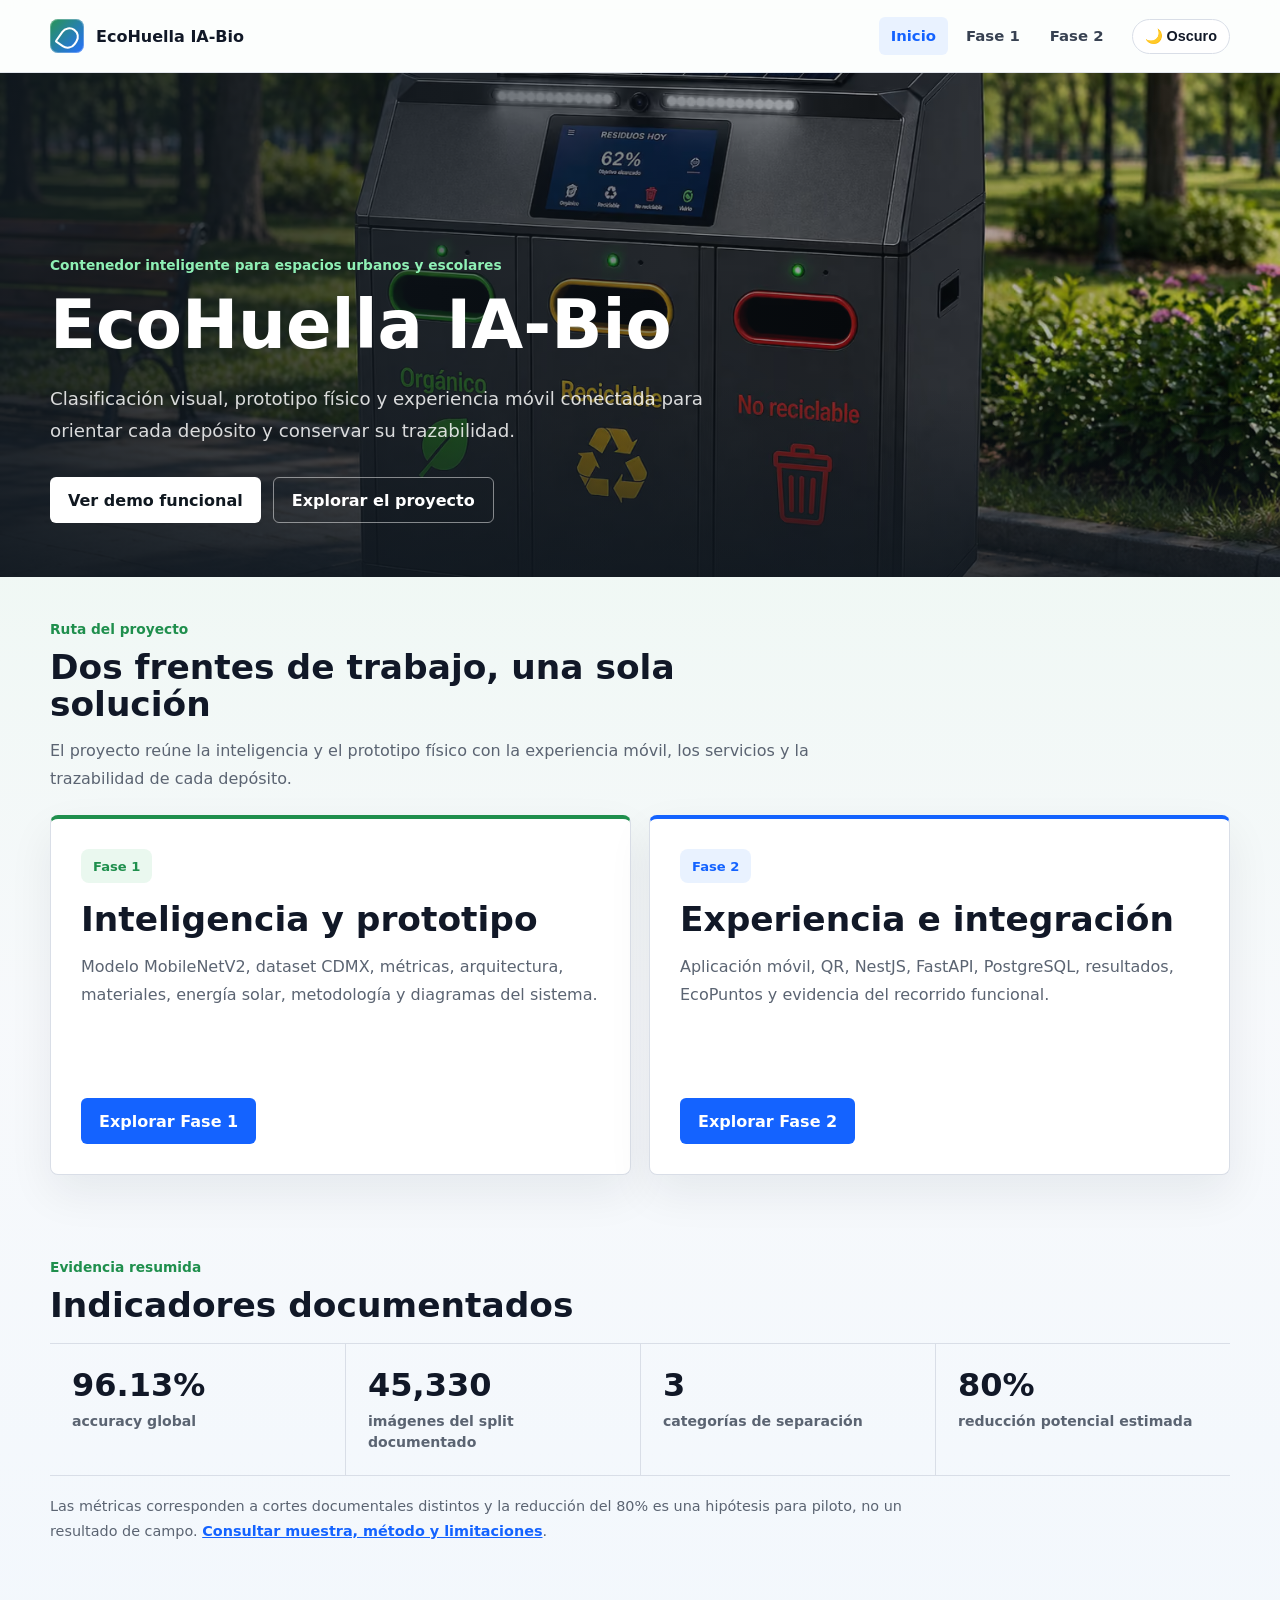
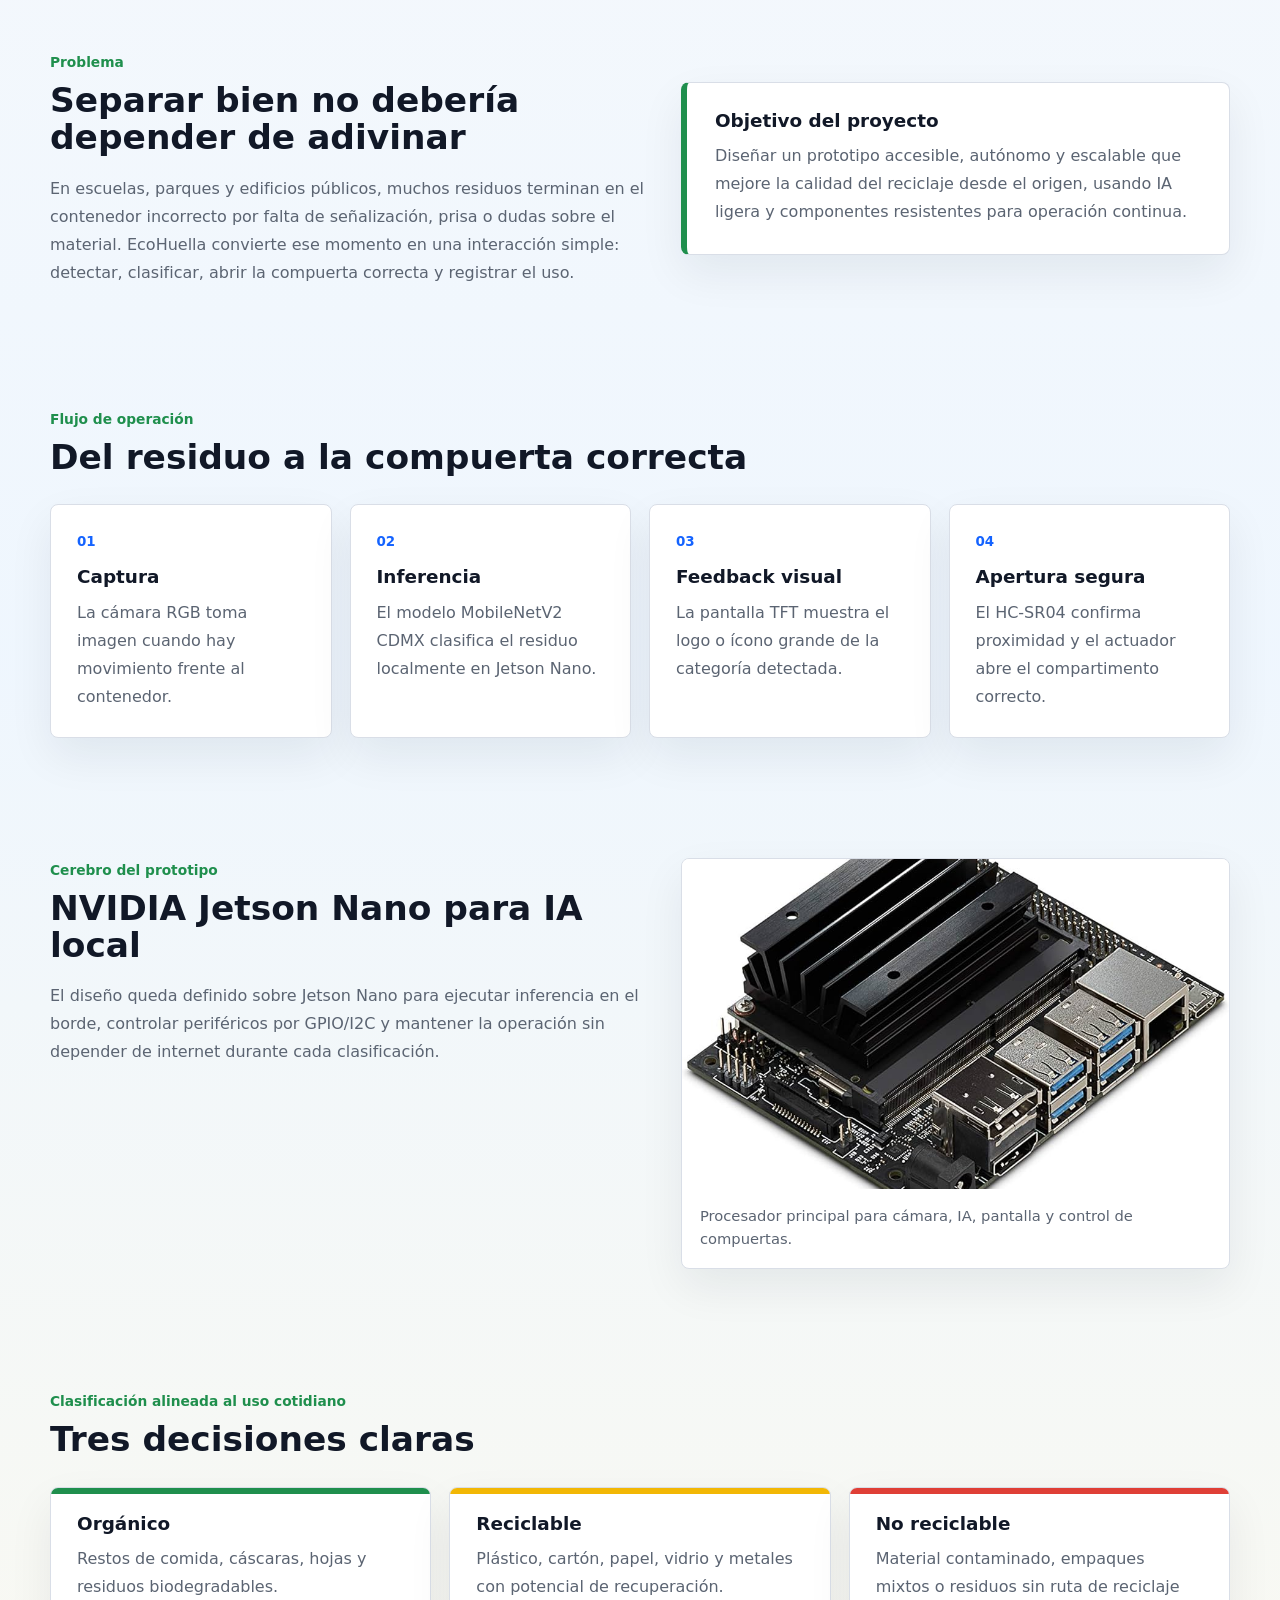
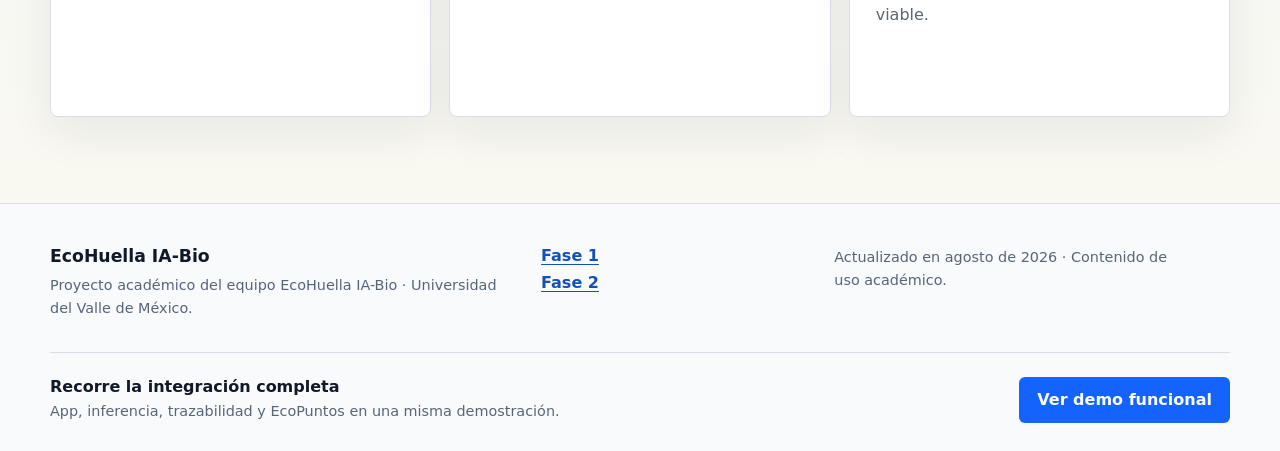
==== commit f14a54b0: "Mejorar navegacion de fases" ====
--- a/index.html
+++ b/index.html
@@ -5,7 +5,7 @@
   <meta name="viewport" content="width=device-width, initial-scale=1">
   <meta name="description" content="EcoHuella IA-Bio, contenedor inteligente para clasificar residuos con visión computacional y hardware embebido.">
   <title>EcoHuella IA-Bio | Clasificación inteligente de residuos</title>
-  <link rel="stylesheet" href="styles.css?v=20260821-home">
+  <link rel="stylesheet" href="styles.css?v=20260821-nav">
 </head>
 <body>
   <header class="site-header">
@@ -205,6 +205,6 @@
     </div>
   </footer>
 
-  <script src="script.js?v=20260821-home"></script>
+  <script src="script.js?v=20260821-nav"></script>
 </body>
 </html>
--- a/styles.css
+++ b/styles.css
@@ -1991,8 +1991,13 @@
 
 .phase-section-tabs-shell {
   width: min(1180px, calc(100% - 40px));
+  position: sticky;
+  top: 72px;
+  z-index: 80;
   margin: 0 auto;
-  padding: 8px 0 18px;
+  padding: 8px 0 14px;
+  background: linear-gradient(180deg, var(--paper) 0%, rgba(244, 248, 245, 0.92) 100%);
+  backdrop-filter: blur(14px);
 }
 
 .phase-section-tabs-label {
@@ -2006,7 +2011,7 @@
 .phase-section-tabs {
   width: 100%;
   margin: 0;
-  padding: 6px;
+  padding: 5px;
   display: flex;
   gap: 4px;
   overflow-x: auto;
@@ -2036,6 +2041,7 @@
   padding: 0 14px;
   text-align: center;
   text-decoration: none;
+  white-space: nowrap;
 }
 
 .phase-section-tabs > a:hover,
@@ -2053,6 +2059,10 @@
 body.dark-mode .phase-section-tabs > a:not(.active):hover,
 body.dark-mode .phase-section-tabs .nav-tab-button:not(.active):hover {
   background: rgba(127, 184, 255, 0.14);
+}
+
+body.dark-mode .phase-section-tabs-shell {
+  background: linear-gradient(180deg, var(--paper) 0%, rgba(7, 17, 31, 0.92) 100%);
 }
 
 .subtab-panel {
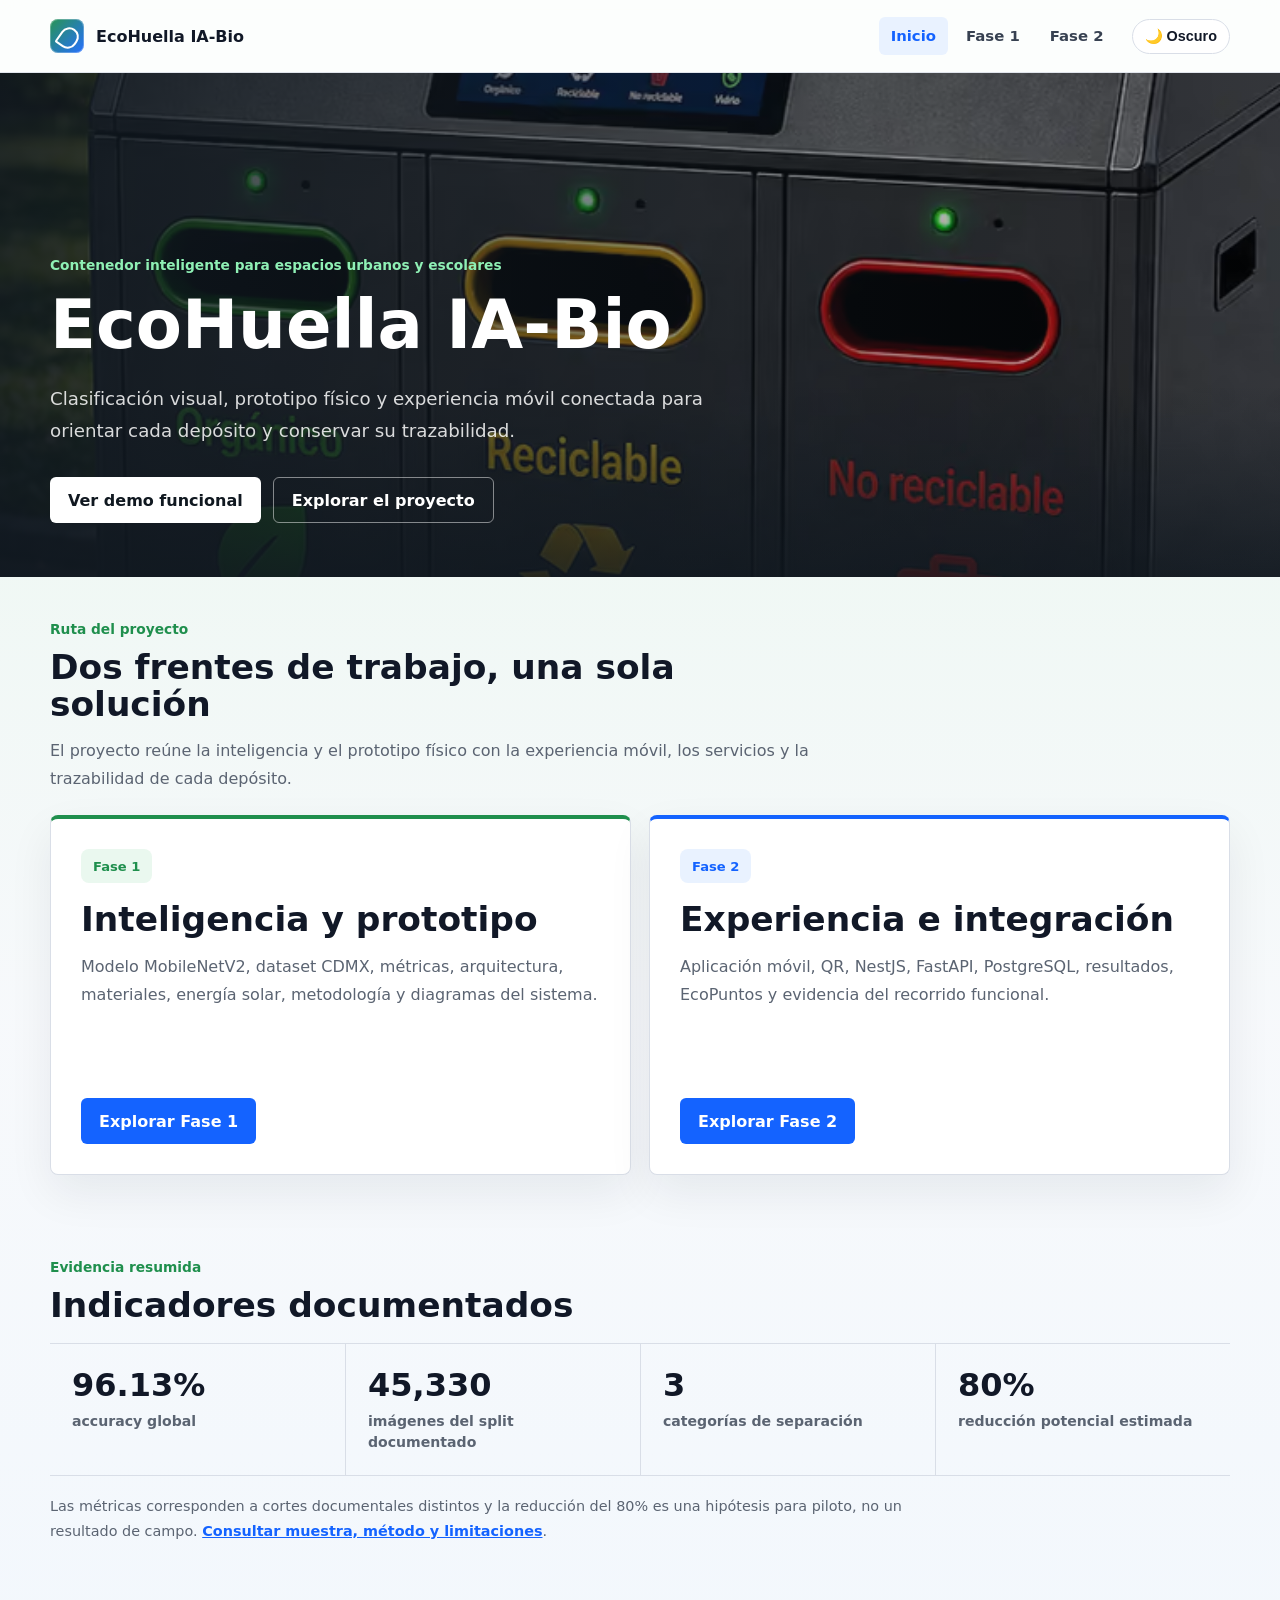
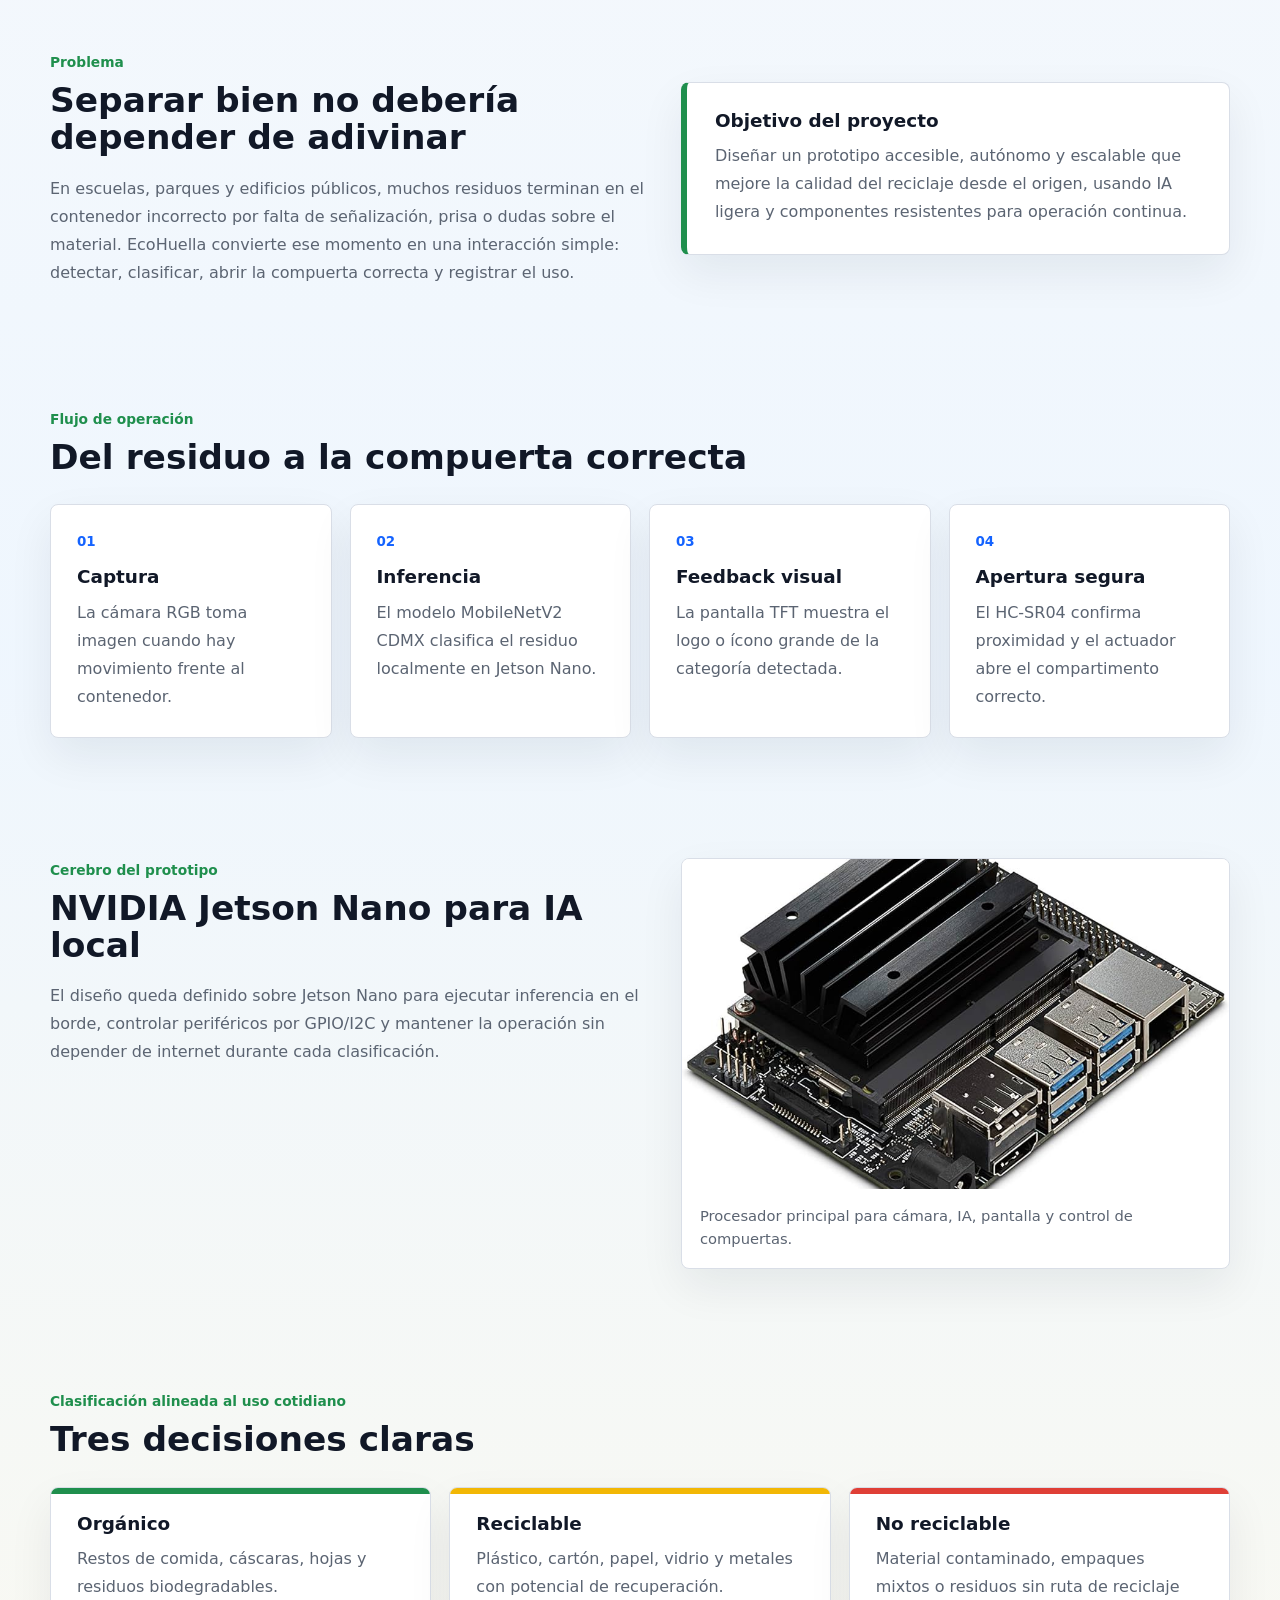
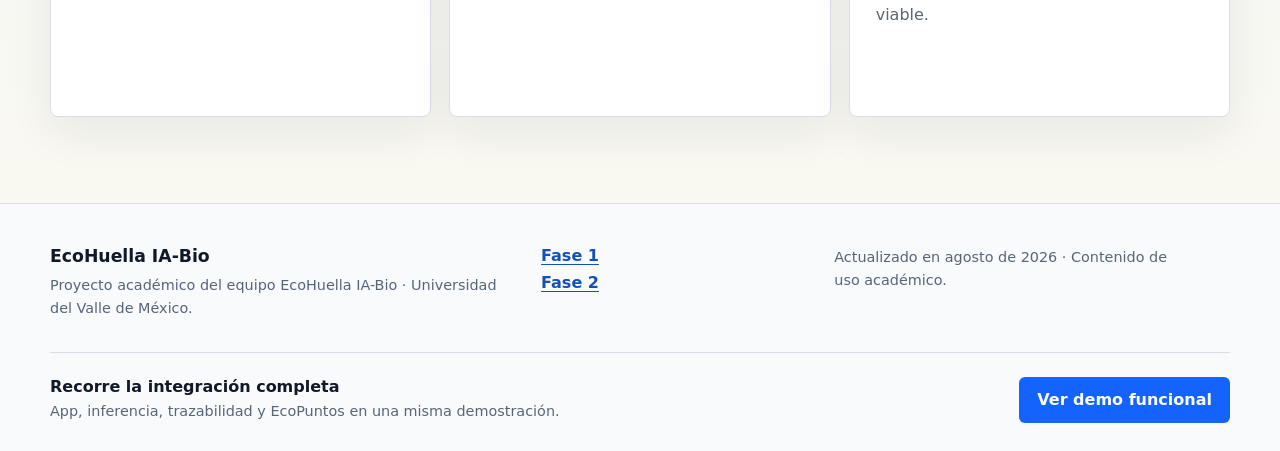
==== commit 8fb3da85: "Pulir medios de fase uno" ====
--- a/index.html
+++ b/index.html
@@ -5,7 +5,7 @@
   <meta name="viewport" content="width=device-width, initial-scale=1">
   <meta name="description" content="EcoHuella IA-Bio, contenedor inteligente para clasificar residuos con visión computacional y hardware embebido.">
   <title>EcoHuella IA-Bio | Clasificación inteligente de residuos</title>
-  <link rel="stylesheet" href="styles.css?v=20260821-nav">
+  <link rel="stylesheet" href="styles.css?v=20260821-mediafix">
 </head>
 <body>
   <header class="site-header">
@@ -205,6 +205,6 @@
     </div>
   </footer>
 
-  <script src="script.js?v=20260821-nav"></script>
+  <script src="script.js?v=20260821-mediafix"></script>
 </body>
 </html>
--- a/styles.css
+++ b/styles.css
@@ -553,8 +553,10 @@
 
 .video-panel video {
   width: 100%;
-  aspect-ratio: 16 / 9;
+  height: auto;
+  max-height: min(72vh, 720px);
   display: block;
+  object-fit: contain;
   background: #101820;
 }
 
@@ -1486,6 +1488,77 @@
 .diagram-image.tall {
   max-height: none;
   object-fit: contain;
+}
+
+body.phase-one-page .image-panel,
+body.phase-one-page .component-card,
+body.phase-one-page .material-card,
+body.phase-one-page .training-shot,
+body.phase-one-page .diagram-frame,
+body.phase-one-page .video-panel {
+  background:
+    linear-gradient(145deg, rgba(255, 255, 255, 0.68), rgba(255, 255, 255, 0.24)),
+    linear-gradient(135deg, rgba(31, 143, 77, 0.12), rgba(20, 99, 255, 0.09));
+  backdrop-filter: blur(12px);
+}
+
+body.phase-one-page .image-panel img,
+body.phase-one-page .component-card img,
+body.phase-one-page .card-media,
+body.phase-one-page .card-media.contain-media,
+body.phase-one-page .training-shot img,
+body.phase-one-page .power-image img,
+body.phase-one-page .diagram-image,
+body.phase-one-page .diagram-scroll img,
+body.phase-one-page .video-panel video {
+  background: transparent;
+}
+
+body.phase-one-page .component-card img,
+body.phase-one-page .training-shot img,
+body.phase-one-page .power-image img {
+  border-bottom-color: rgba(217, 222, 231, 0.58);
+}
+
+body.phase-one-page .card-media,
+body.phase-one-page .diagram-scroll img,
+body.phase-one-page .diagram-image {
+  border-color: rgba(217, 222, 231, 0.58);
+}
+
+body.phase-one-page .diagram-scroll {
+  background:
+    radial-gradient(circle at 18% 18%, rgba(31, 143, 77, 0.12), transparent 34%),
+    radial-gradient(circle at 82% 12%, rgba(20, 99, 255, 0.1), transparent 32%);
+}
+
+body.phase-one-page:not(.dark-mode) .component-card img,
+body.phase-one-page:not(.dark-mode) .card-media.contain-media,
+body.phase-one-page:not(.dark-mode) .training-shot img,
+body.phase-one-page:not(.dark-mode) .power-image img,
+body.phase-one-page:not(.dark-mode) .diagram-scroll img {
+  mix-blend-mode: multiply;
+}
+
+body.phase-one-page.dark-mode .image-panel,
+body.phase-one-page.dark-mode .component-card,
+body.phase-one-page.dark-mode .material-card,
+body.phase-one-page.dark-mode .training-shot,
+body.phase-one-page.dark-mode .diagram-frame,
+body.phase-one-page.dark-mode .video-panel {
+  background:
+    linear-gradient(145deg, rgba(16, 27, 45, 0.78), rgba(16, 27, 45, 0.32)),
+    linear-gradient(135deg, rgba(78, 220, 135, 0.1), rgba(127, 184, 255, 0.1));
+}
+
+body.phase-one-page.dark-mode .component-card img,
+body.phase-one-page.dark-mode .card-media.contain-media,
+body.phase-one-page.dark-mode .training-shot img,
+body.phase-one-page.dark-mode .power-image img,
+body.phase-one-page.dark-mode .diagram-image,
+body.phase-one-page.dark-mode .diagram-scroll img,
+body.phase-one-page.dark-mode .video-panel video {
+  background: rgba(7, 17, 31, 0.18);
 }
 
 .tall-diagram {
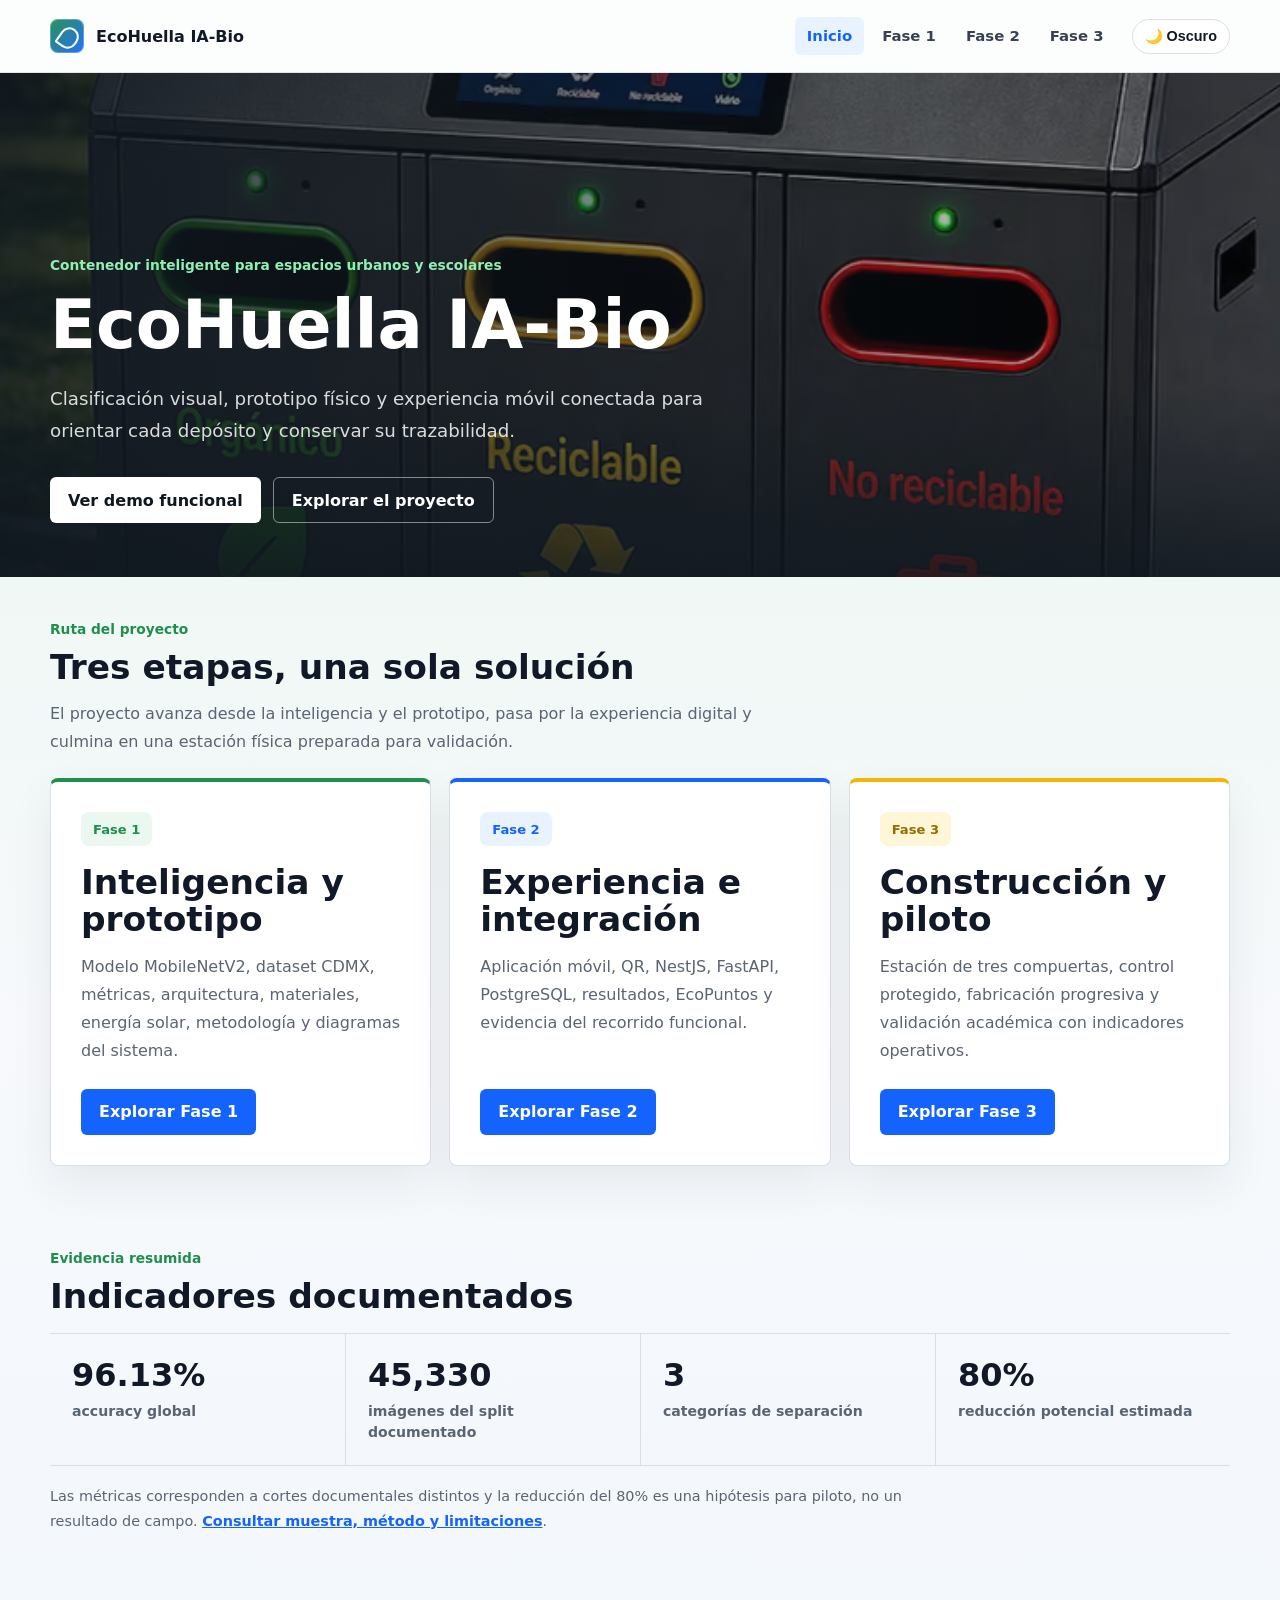
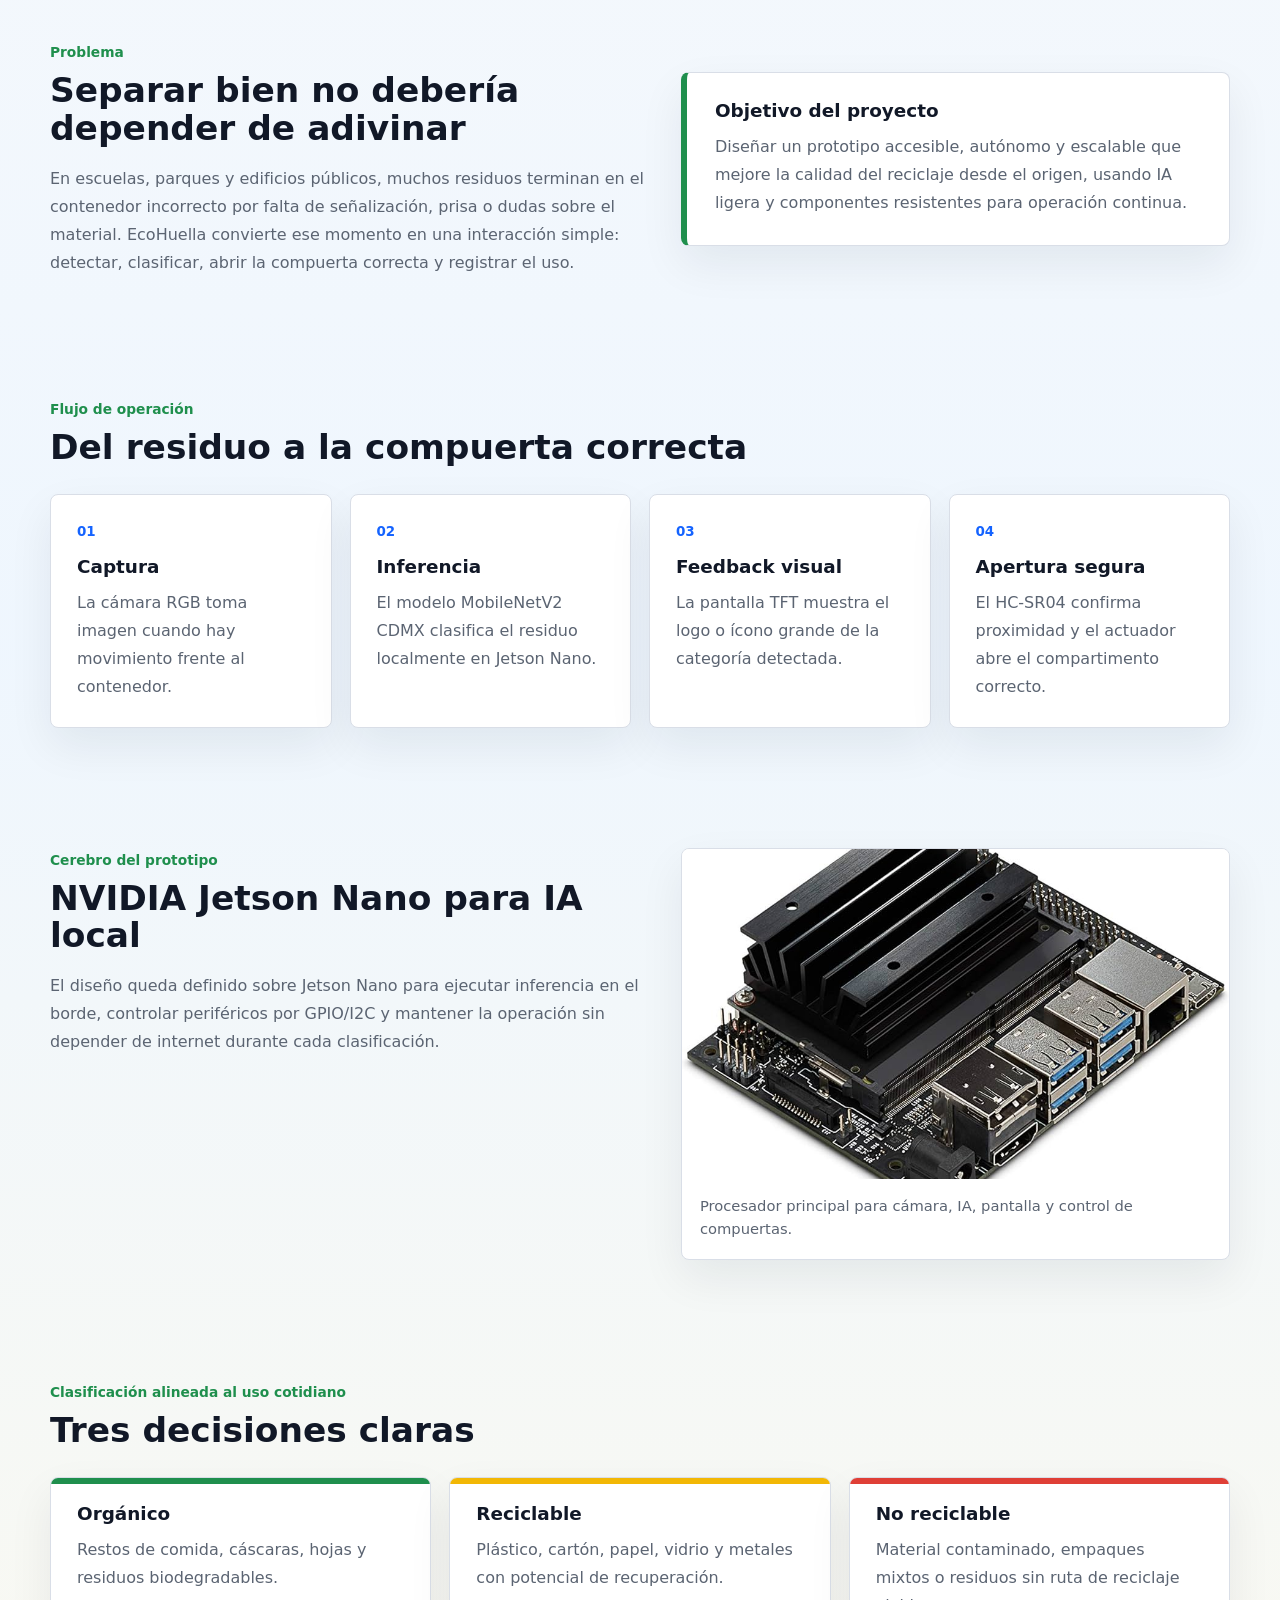
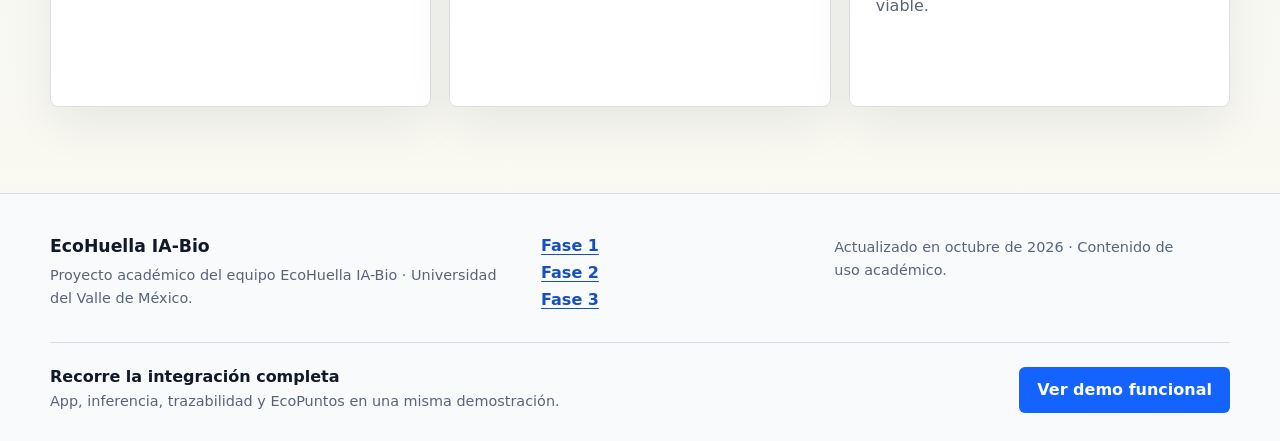
==== commit 51b8e71e: "Agregar fase tres de construccion y piloto" ====
--- a/index.html
+++ b/index.html
@@ -5,7 +5,7 @@
   <meta name="viewport" content="width=device-width, initial-scale=1">
   <meta name="description" content="EcoHuella IA-Bio, contenedor inteligente para clasificar residuos con visión computacional y hardware embebido.">
   <title>EcoHuella IA-Bio | Clasificación inteligente de residuos</title>
-  <link rel="stylesheet" href="styles.css?v=20260821-mediafix">
+  <link rel="stylesheet" href="styles.css?v=20261014-phase3">
 </head>
 <body>
   <header class="site-header">
@@ -23,6 +23,7 @@
         <a href="index.html">Inicio</a>
         <a href="fases.html">Fase 1</a>
         <a href="fase2.html">Fase 2</a>
+        <a href="fase3.html">Fase 3</a>
         <button class="theme-toggle" type="button" aria-pressed="false">🌙 Oscuro</button>
       </nav>
     </div>
@@ -54,10 +55,10 @@
     <section class="section phase-preview home-route" id="ruta-proyecto">
       <div class="section-heading">
         <p class="eyebrow">Ruta del proyecto</p>
-        <h2>Dos frentes de trabajo, una sola solución</h2>
-        <p>
-          El proyecto reúne la inteligencia y el prototipo físico con la experiencia
-          móvil, los servicios y la trazabilidad de cada depósito.
+        <h2>Tres etapas, una sola solución</h2>
+        <p>
+          El proyecto avanza desde la inteligencia y el prototipo, pasa por la
+          experiencia digital y culmina en una estación física preparada para validación.
         </p>
       </div>
       <div class="phase-grid">
@@ -78,6 +79,15 @@
             EcoPuntos y evidencia del recorrido funcional.
           </p>
           <a class="button inline-button" href="fase2.html">Explorar Fase 2</a>
+        </article>
+        <article class="phase-card home-phase-card phase-three">
+          <span class="phase-kicker">Fase 3</span>
+          <h2>Construcción y piloto</h2>
+          <p>
+            Estación de tres compuertas, control protegido, fabricación progresiva
+            y validación académica con indicadores operativos.
+          </p>
+          <a class="button inline-button" href="fase3.html">Explorar Fase 3</a>
         </article>
       </div>
     </section>
@@ -196,8 +206,9 @@
       <nav class="footer-links" aria-label="Enlaces del proyecto">
         <a href="fases.html">Fase 1</a>
         <a href="fase2.html">Fase 2</a>
+        <a href="fase3.html">Fase 3</a>
       </nav>
-      <p class="footer-date">Actualizado en agosto de 2026 · Contenido de uso académico.</p>
+      <p class="footer-date">Actualizado en octubre de 2026 · Contenido de uso académico.</p>
     </div>
     <div class="footer-cta">
       <div><strong>Recorre la integración completa</strong><p>App, inferencia, trazabilidad y EcoPuntos en una misma demostración.</p></div>
@@ -205,6 +216,6 @@
     </div>
   </footer>
 
-  <script src="script.js?v=20260821-mediafix"></script>
+  <script src="script.js?v=20261014-phase3"></script>
 </body>
 </html>
--- a/styles.css
+++ b/styles.css
@@ -1012,7 +1012,7 @@
 
 .phase-grid {
   display: grid;
-  grid-template-columns: repeat(2, minmax(0, 1fr));
+  grid-template-columns: repeat(3, minmax(0, 1fr));
   gap: 18px;
   align-items: stretch;
 }
@@ -1559,6 +1559,22 @@
 body.phase-one-page.dark-mode .diagram-scroll img,
 body.phase-one-page.dark-mode .video-panel video {
   background: rgba(7, 17, 31, 0.18);
+}
+
+body.phase-one-page img.transparent-product {
+  object-fit: contain;
+  background: transparent;
+  mix-blend-mode: normal;
+  filter: drop-shadow(0 18px 22px rgba(17, 24, 39, 0.18));
+}
+
+body.phase-one-page .image-panel img.transparent-product {
+  padding: 22px;
+}
+
+body.phase-one-page.dark-mode img.transparent-product {
+  background: transparent;
+  filter: drop-shadow(0 18px 24px rgba(0, 0, 0, 0.4));
 }
 
 .tall-diagram {
@@ -3291,3 +3307,592 @@
     padding: 18px 0;
   }
 }
+
+/* Fase 3: construcción y piloto */
+.home-phase-card.phase-three {
+  border-top: 4px solid var(--amber);
+}
+
+.home-phase-card.phase-three .phase-kicker {
+  background: #fff5d7;
+  color: #966c00;
+}
+
+.phase-three-hero {
+  padding: 52px 0 24px;
+}
+
+.phase-three-hero h1 {
+  max-width: 760px;
+  font-size: 3rem;
+}
+
+.phase-three-hero > p:not(.eyebrow) {
+  max-width: 780px;
+  font-size: 1rem;
+}
+
+.phase-three-workspace {
+  padding-top: 24px;
+}
+
+.phase-three-cycle {
+  display: grid;
+  grid-template-columns: repeat(3, minmax(0, 1fr));
+  margin: 34px 0 0;
+  padding: 0;
+  border-top: 1px solid var(--line);
+  border-left: 1px solid var(--line);
+  list-style: none;
+}
+
+.phase-three-cycle li {
+  min-height: 176px;
+  display: grid;
+  grid-template-columns: 42px minmax(0, 1fr);
+  gap: 14px;
+  padding: 24px 20px;
+  border-right: 1px solid var(--line);
+  border-bottom: 1px solid var(--line);
+  background: var(--surface);
+}
+
+.phase-three-cycle li > span,
+.phase-three-indicators article > span {
+  display: grid;
+  place-items: center;
+  width: 36px;
+  height: 36px;
+  border-radius: 50%;
+  background: var(--dark);
+  color: #fff;
+  font-size: 0.72rem;
+  font-weight: 850;
+}
+
+.phase-three-cycle li:nth-child(3n + 2) > span,
+.phase-three-indicators article:nth-child(3n + 2) > span {
+  background: var(--blue);
+}
+
+.phase-three-cycle li:nth-child(3n) > span,
+.phase-three-indicators article:nth-child(3n) > span {
+  background: #a67500;
+}
+
+.phase-three-cycle h3 {
+  margin: 6px 0 9px;
+}
+
+.phase-three-cycle p {
+  font-size: 0.9rem;
+  line-height: 1.55;
+}
+
+.phase-three-rule {
+  display: grid;
+  grid-template-columns: 120px minmax(280px, 0.9fr) minmax(0, 1.1fr);
+  gap: 24px;
+  align-items: center;
+  margin: 28px 0 40px;
+  padding: 22px 24px;
+  border-left: 5px solid var(--green);
+  background: rgba(31, 143, 77, 0.08);
+}
+
+.phase-three-rule span {
+  color: var(--green);
+  font-size: 0.76rem;
+  font-weight: 850;
+  text-transform: uppercase;
+}
+
+.phase-three-rule strong {
+  color: var(--ink);
+  font-size: 1.05rem;
+}
+
+.phase-three-rule p {
+  font-size: 0.9rem;
+}
+
+.phase-three-plan {
+  margin-top: 34px;
+}
+
+.phase-three-plan img {
+  height: auto;
+  aspect-ratio: 2481 / 1754;
+  object-fit: contain;
+}
+
+.phase-three-dimensions {
+  display: grid;
+  grid-template-columns: repeat(4, minmax(0, 1fr));
+  margin: 32px 0;
+  border-top: 1px solid var(--line);
+  border-bottom: 1px solid var(--line);
+}
+
+.phase-three-dimensions div {
+  min-height: 112px;
+  padding: 24px;
+}
+
+.phase-three-dimensions div + div {
+  border-left: 1px solid var(--line);
+}
+
+.phase-three-dimensions dt,
+.phase-three-dimensions dd {
+  margin: 0;
+}
+
+.phase-three-dimensions dt {
+  color: var(--green);
+  font-size: 1.55rem;
+  font-weight: 900;
+}
+
+.phase-three-dimensions dd {
+  margin-top: 8px;
+  color: var(--muted);
+  font-size: 0.86rem;
+  font-weight: 700;
+}
+
+.phase-three-zones,
+.phase-three-build-stages,
+.phase-three-materials,
+.phase-three-timeline,
+.phase-three-indicators,
+.phase-three-safety {
+  display: grid;
+  gap: 18px;
+}
+
+.phase-three-zones,
+.phase-three-build-stages,
+.phase-three-materials,
+.phase-three-timeline {
+  grid-template-columns: repeat(4, minmax(0, 1fr));
+}
+
+.phase-three-zones article,
+.phase-three-materials article {
+  min-height: 190px;
+  padding: 24px;
+  border: 1px solid var(--line);
+  border-top: 4px solid var(--green);
+  border-radius: 8px;
+  background: var(--surface);
+}
+
+.phase-three-zones article:nth-child(even),
+.phase-three-materials article:nth-child(even) {
+  border-top-color: var(--blue);
+}
+
+.phase-three-zones span,
+.phase-three-materials span {
+  display: block;
+  color: var(--green);
+  font-size: 0.74rem;
+  font-weight: 850;
+  margin-bottom: 14px;
+  text-transform: uppercase;
+}
+
+.phase-three-zones article:nth-child(even) span,
+.phase-three-materials article:nth-child(even) span {
+  color: var(--blue);
+}
+
+.phase-three-zones h3,
+.phase-three-materials strong {
+  display: block;
+  color: var(--ink);
+  margin-bottom: 10px;
+}
+
+.phase-three-zones p,
+.phase-three-materials p {
+  font-size: 0.88rem;
+  line-height: 1.55;
+}
+
+.phase-three-signal-flow {
+  display: grid;
+  grid-template-columns: minmax(130px, 1fr) 22px minmax(130px, 1fr) 22px minmax(130px, 1fr) 22px minmax(130px, 1fr) 22px minmax(130px, 1fr);
+  align-items: center;
+  gap: 8px;
+  margin: 34px 0;
+}
+
+.phase-three-signal-flow article {
+  min-height: 190px;
+  padding: 22px;
+  border: 1px solid var(--line);
+  border-top: 5px solid var(--green);
+  border-radius: 8px;
+  background: var(--surface);
+}
+
+.phase-three-signal-flow article:nth-of-type(2),
+.phase-three-signal-flow article:nth-of-type(5) {
+  border-top-color: var(--blue);
+}
+
+.phase-three-signal-flow article:nth-of-type(3) {
+  border-top-color: var(--amber);
+}
+
+.phase-three-signal-flow article:nth-of-type(4) {
+  border-top-color: var(--red);
+}
+
+.phase-three-signal-flow article span {
+  color: var(--muted);
+  font-size: 0.72rem;
+  font-weight: 850;
+}
+
+.phase-three-signal-flow h3 {
+  margin: 14px 0 10px;
+}
+
+.phase-three-signal-flow p {
+  font-size: 0.86rem;
+  line-height: 1.55;
+}
+
+.phase-three-signal-flow i {
+  color: var(--blue);
+  font-size: 1.35rem;
+  font-style: normal;
+  text-align: center;
+}
+
+.phase-three-power-chain {
+  display: grid;
+  grid-template-columns: repeat(4, minmax(0, 1fr));
+  margin: 0 0 28px;
+  border: 1px solid var(--line);
+  background: var(--line);
+  gap: 1px;
+}
+
+.phase-three-power-chain article {
+  min-height: 164px;
+  padding: 22px;
+  background: var(--surface);
+}
+
+.phase-three-power-chain span,
+.phase-three-build-stages span,
+.phase-three-timeline span {
+  display: block;
+  color: #966c00;
+  font-size: 0.74rem;
+  font-weight: 850;
+  margin-bottom: 14px;
+  text-transform: uppercase;
+}
+
+.phase-three-power-chain strong {
+  display: block;
+  color: var(--ink);
+  margin-bottom: 10px;
+}
+
+.phase-three-power-chain p {
+  font-size: 0.86rem;
+  line-height: 1.5;
+}
+
+.phase-three-safety {
+  grid-template-columns: repeat(3, minmax(0, 1fr));
+  margin-bottom: 34px;
+}
+
+.phase-three-safety article {
+  min-height: 160px;
+  padding: 22px;
+  border-left: 4px solid var(--red);
+  background: rgba(214, 62, 47, 0.06);
+}
+
+.phase-three-safety h3 {
+  margin-bottom: 10px;
+}
+
+.phase-three-safety p {
+  font-size: 0.88rem;
+}
+
+.phase-three-build-stages {
+  margin: 34px 0;
+}
+
+.phase-three-build-stages article {
+  min-height: 248px;
+  padding: 24px;
+  border-top: 4px solid var(--green);
+  background: var(--surface);
+  box-shadow: inset 0 0 0 1px var(--line);
+}
+
+.phase-three-build-stages article:nth-child(even) {
+  border-top-color: var(--blue);
+}
+
+.phase-three-build-stages h3 {
+  margin-bottom: 10px;
+}
+
+.phase-three-build-stages p {
+  font-size: 0.9rem;
+}
+
+.phase-three-build-stages small {
+  display: block;
+  margin-top: 18px;
+  padding-top: 14px;
+  border-top: 1px solid var(--line);
+  color: var(--muted);
+  line-height: 1.5;
+}
+
+.phase-three-mechanism-copy {
+  display: grid;
+  grid-template-columns: minmax(0, 1fr) minmax(320px, 0.8fr);
+  gap: 42px;
+  align-items: start;
+  margin: 42px 0 0;
+  padding: 30px;
+  border: 1px solid var(--line);
+  border-radius: 8px;
+  background: var(--surface);
+}
+
+.phase-three-mechanism-copy h3 {
+  margin-bottom: 12px;
+}
+
+.phase-three-timeline {
+  margin: 34px 0;
+  border-top: 1px solid var(--line);
+  border-bottom: 1px solid var(--line);
+  gap: 0;
+}
+
+.phase-three-timeline article {
+  min-height: 210px;
+  padding: 26px;
+}
+
+.phase-three-timeline article + article {
+  border-left: 1px solid var(--line);
+}
+
+.phase-three-timeline h3 {
+  margin-bottom: 12px;
+}
+
+.phase-three-timeline p {
+  font-size: 0.9rem;
+}
+
+.phase-three-indicators {
+  grid-template-columns: repeat(5, minmax(0, 1fr));
+}
+
+.phase-three-indicators article {
+  min-height: 190px;
+  padding: 22px;
+  border: 1px solid var(--line);
+  border-radius: 8px;
+  background: var(--surface);
+}
+
+.phase-three-indicators h3 {
+  margin: 16px 0 10px;
+}
+
+.phase-three-indicators p {
+  font-size: 0.86rem;
+}
+
+.phase-three-pause {
+  display: grid;
+  grid-template-columns: minmax(260px, 0.7fr) minmax(0, 1.3fr);
+  gap: 36px;
+  align-items: start;
+  margin: 36px 0;
+  padding: 30px;
+  border-left: 5px solid var(--red);
+  background: rgba(214, 62, 47, 0.06);
+}
+
+.phase-three-pause h3 {
+  max-width: 360px;
+}
+
+.phase-three-page.dark-mode .phase-three-cycle li,
+.phase-three-page.dark-mode .phase-three-zones article,
+.phase-three-page.dark-mode .phase-three-materials article,
+.phase-three-page.dark-mode .phase-three-signal-flow article,
+.phase-three-page.dark-mode .phase-three-power-chain article,
+.phase-three-page.dark-mode .phase-three-build-stages article,
+.phase-three-page.dark-mode .phase-three-mechanism-copy,
+.phase-three-page.dark-mode .phase-three-indicators article {
+  background: var(--surface);
+}
+
+.phase-three-page.dark-mode .phase-three-rule {
+  background: rgba(78, 220, 135, 0.08);
+}
+
+.phase-three-page.dark-mode .phase-three-safety article,
+.phase-three-page.dark-mode .phase-three-pause {
+  background: rgba(255, 115, 102, 0.08);
+}
+
+.phase-three-page.dark-mode .evidence-figure > button {
+  background: #0a1423;
+}
+
+body.dark-mode .home-phase-card.phase-three .phase-kicker {
+  background: rgba(242, 183, 5, 0.14);
+  color: #ffd76b;
+}
+
+@media (max-width: 1120px) {
+  .phase-three-signal-flow {
+    grid-template-columns: repeat(3, minmax(0, 1fr));
+  }
+
+  .phase-three-signal-flow i {
+    display: none;
+  }
+
+  .phase-three-indicators {
+    grid-template-columns: repeat(3, minmax(0, 1fr));
+  }
+}
+
+@media (max-width: 980px) {
+  .footer-inner {
+    grid-template-columns: minmax(0, 1fr) 180px;
+  }
+
+  .footer-date {
+    grid-column: 1 / -1;
+    max-width: none;
+  }
+
+  .phase-grid,
+  .phase-three-cycle,
+  .phase-three-zones,
+  .phase-three-build-stages,
+  .phase-three-materials,
+  .phase-three-timeline,
+  .phase-three-power-chain {
+    grid-template-columns: repeat(2, minmax(0, 1fr));
+  }
+
+  .phase-three-timeline article:nth-child(3) {
+    border-left: 0;
+  }
+
+  .phase-three-timeline article:nth-child(n + 3) {
+    border-top: 1px solid var(--line);
+  }
+
+  .phase-three-dimensions {
+    grid-template-columns: repeat(2, minmax(0, 1fr));
+  }
+
+  .phase-three-dimensions div:nth-child(3) {
+    border-left: 0;
+  }
+
+  .phase-three-dimensions div:nth-child(n + 3) {
+    border-top: 1px solid var(--line);
+  }
+
+  .phase-three-mechanism-copy,
+  .phase-three-pause {
+    grid-template-columns: 1fr;
+    gap: 24px;
+  }
+}
+
+@media (max-width: 760px) {
+  .footer-inner {
+    grid-template-columns: 1fr;
+  }
+
+  .footer-date {
+    grid-column: auto;
+  }
+
+  .phase-grid {
+    grid-template-columns: 1fr;
+  }
+
+  .phase-three-page .phase-section-tabs {
+    display: grid;
+    grid-template-columns: repeat(6, minmax(0, 1fr));
+    overflow: visible;
+  }
+
+  .phase-three-page .phase-section-tabs .nav-tab-button {
+    grid-column: span 2;
+    min-width: 0;
+    padding: 0 6px;
+    white-space: normal;
+  }
+
+  .phase-three-page .phase-section-tabs .nav-tab-button:nth-child(n + 4) {
+    grid-column: span 3;
+  }
+
+  .phase-three-hero h1 {
+    font-size: 2.2rem;
+  }
+
+  .phase-three-cycle,
+  .phase-three-zones,
+  .phase-three-build-stages,
+  .phase-three-materials,
+  .phase-three-timeline,
+  .phase-three-power-chain,
+  .phase-three-safety,
+  .phase-three-signal-flow,
+  .phase-three-indicators {
+    grid-template-columns: 1fr;
+  }
+
+  .phase-three-rule {
+    grid-template-columns: 1fr;
+    gap: 10px;
+  }
+
+  .phase-three-dimensions {
+    grid-template-columns: 1fr;
+  }
+
+  .phase-three-dimensions div + div,
+  .phase-three-dimensions div:nth-child(3),
+  .phase-three-timeline article + article,
+  .phase-three-timeline article:nth-child(3) {
+    border-left: 0;
+    border-top: 1px solid var(--line);
+  }
+
+  .phase-three-mechanism-copy,
+  .phase-three-pause {
+    padding: 24px 20px;
+  }
+}
